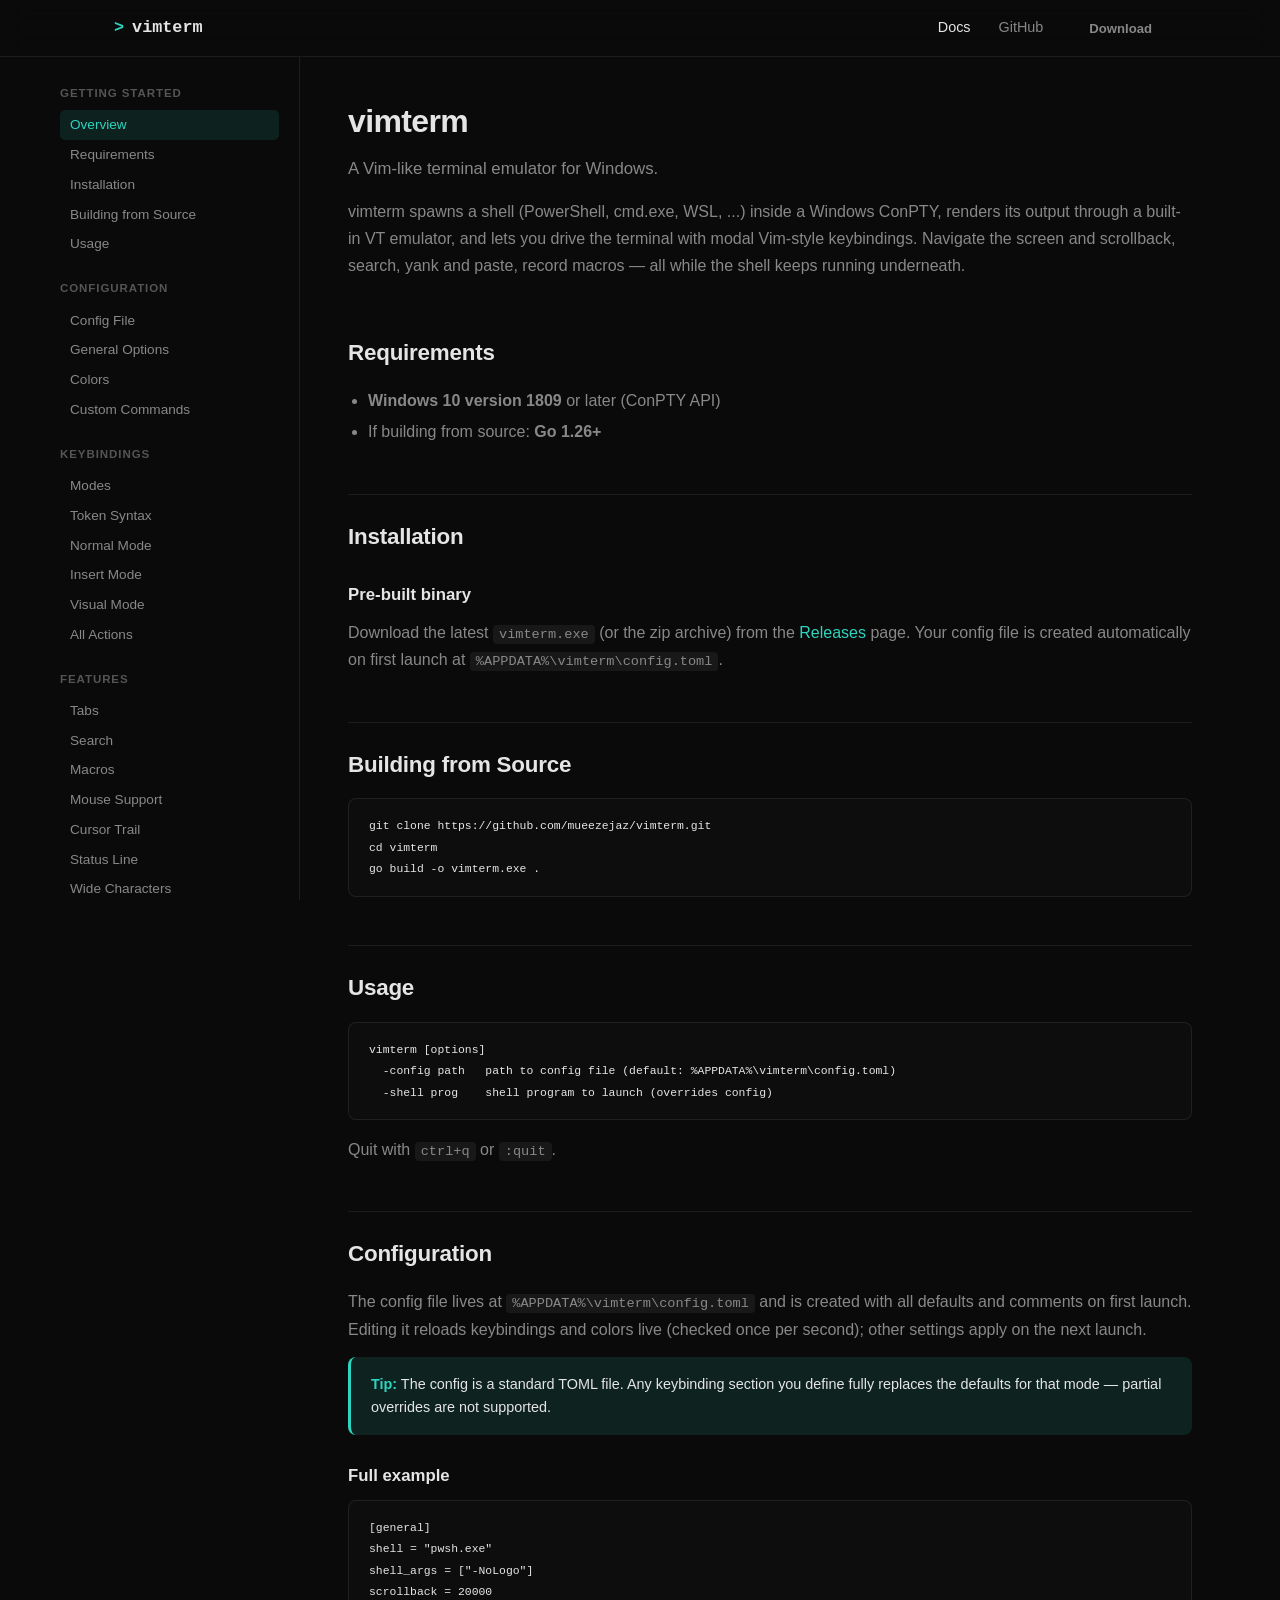
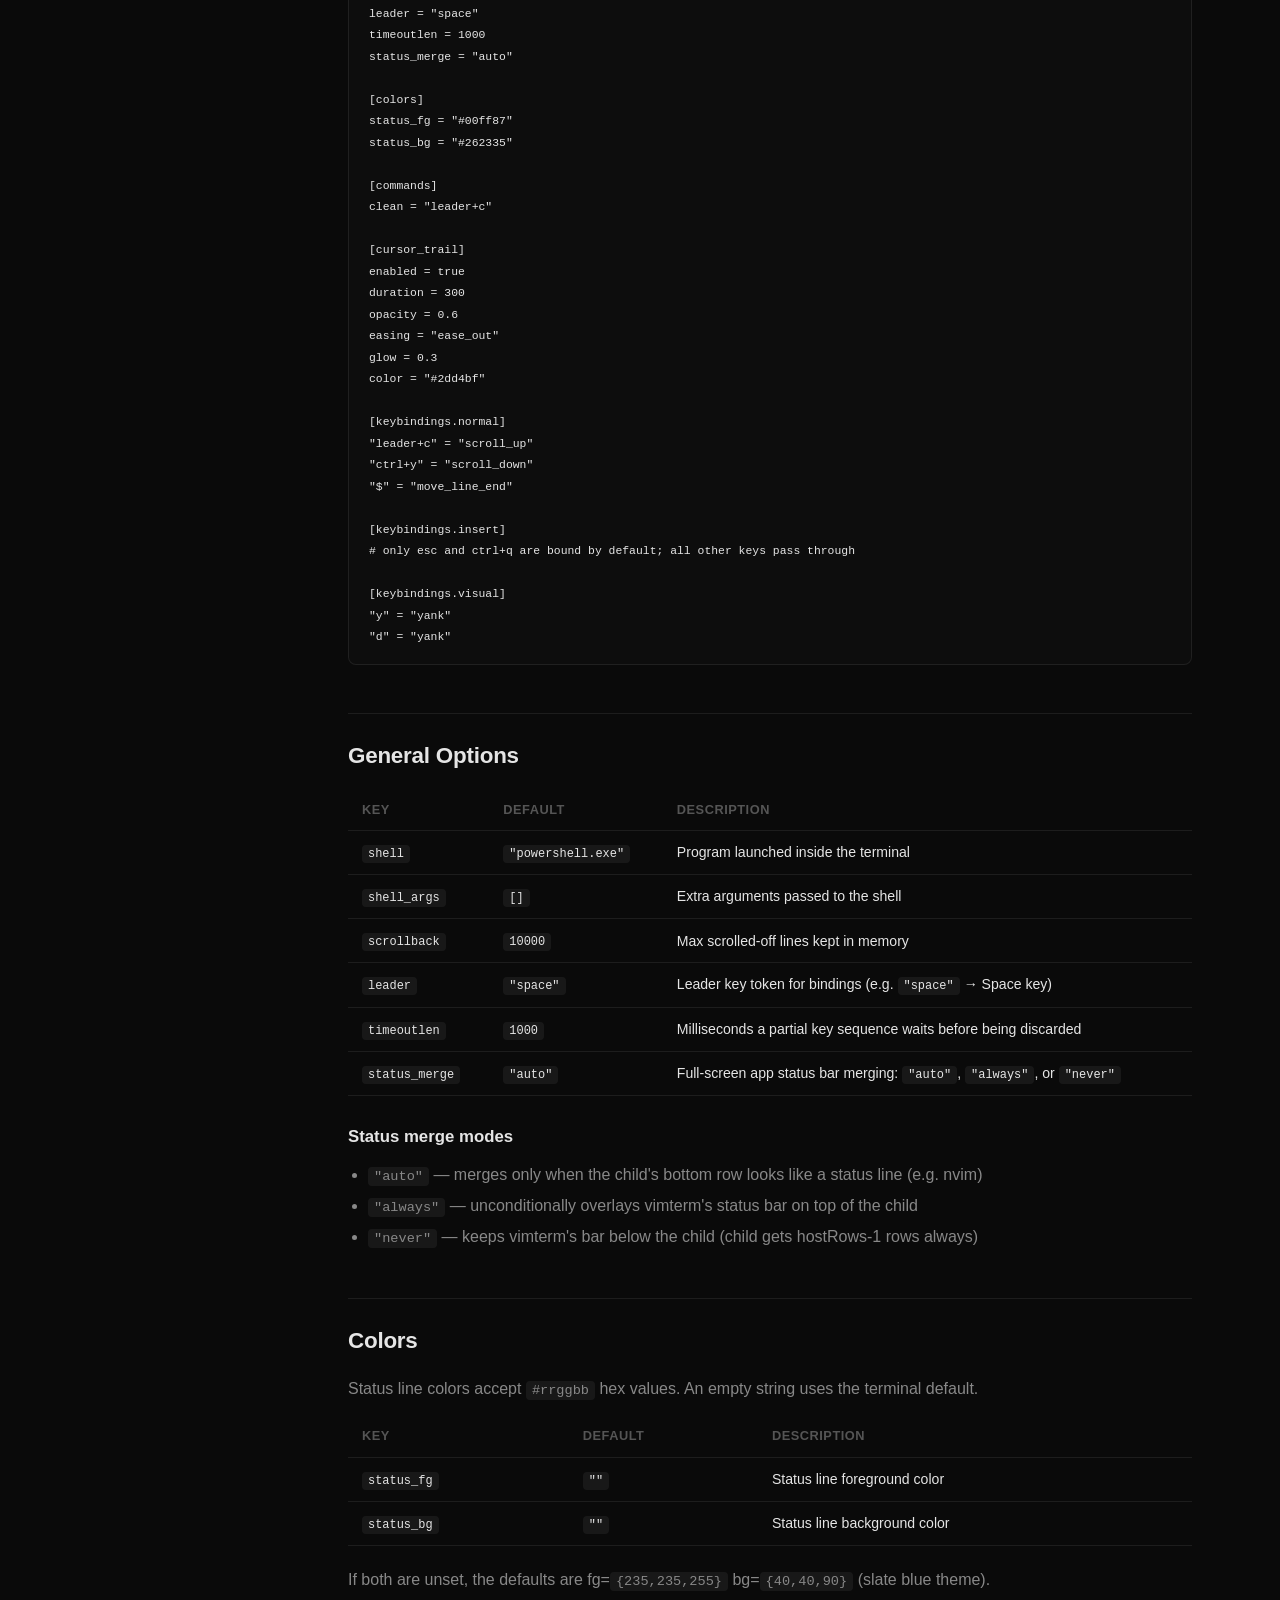
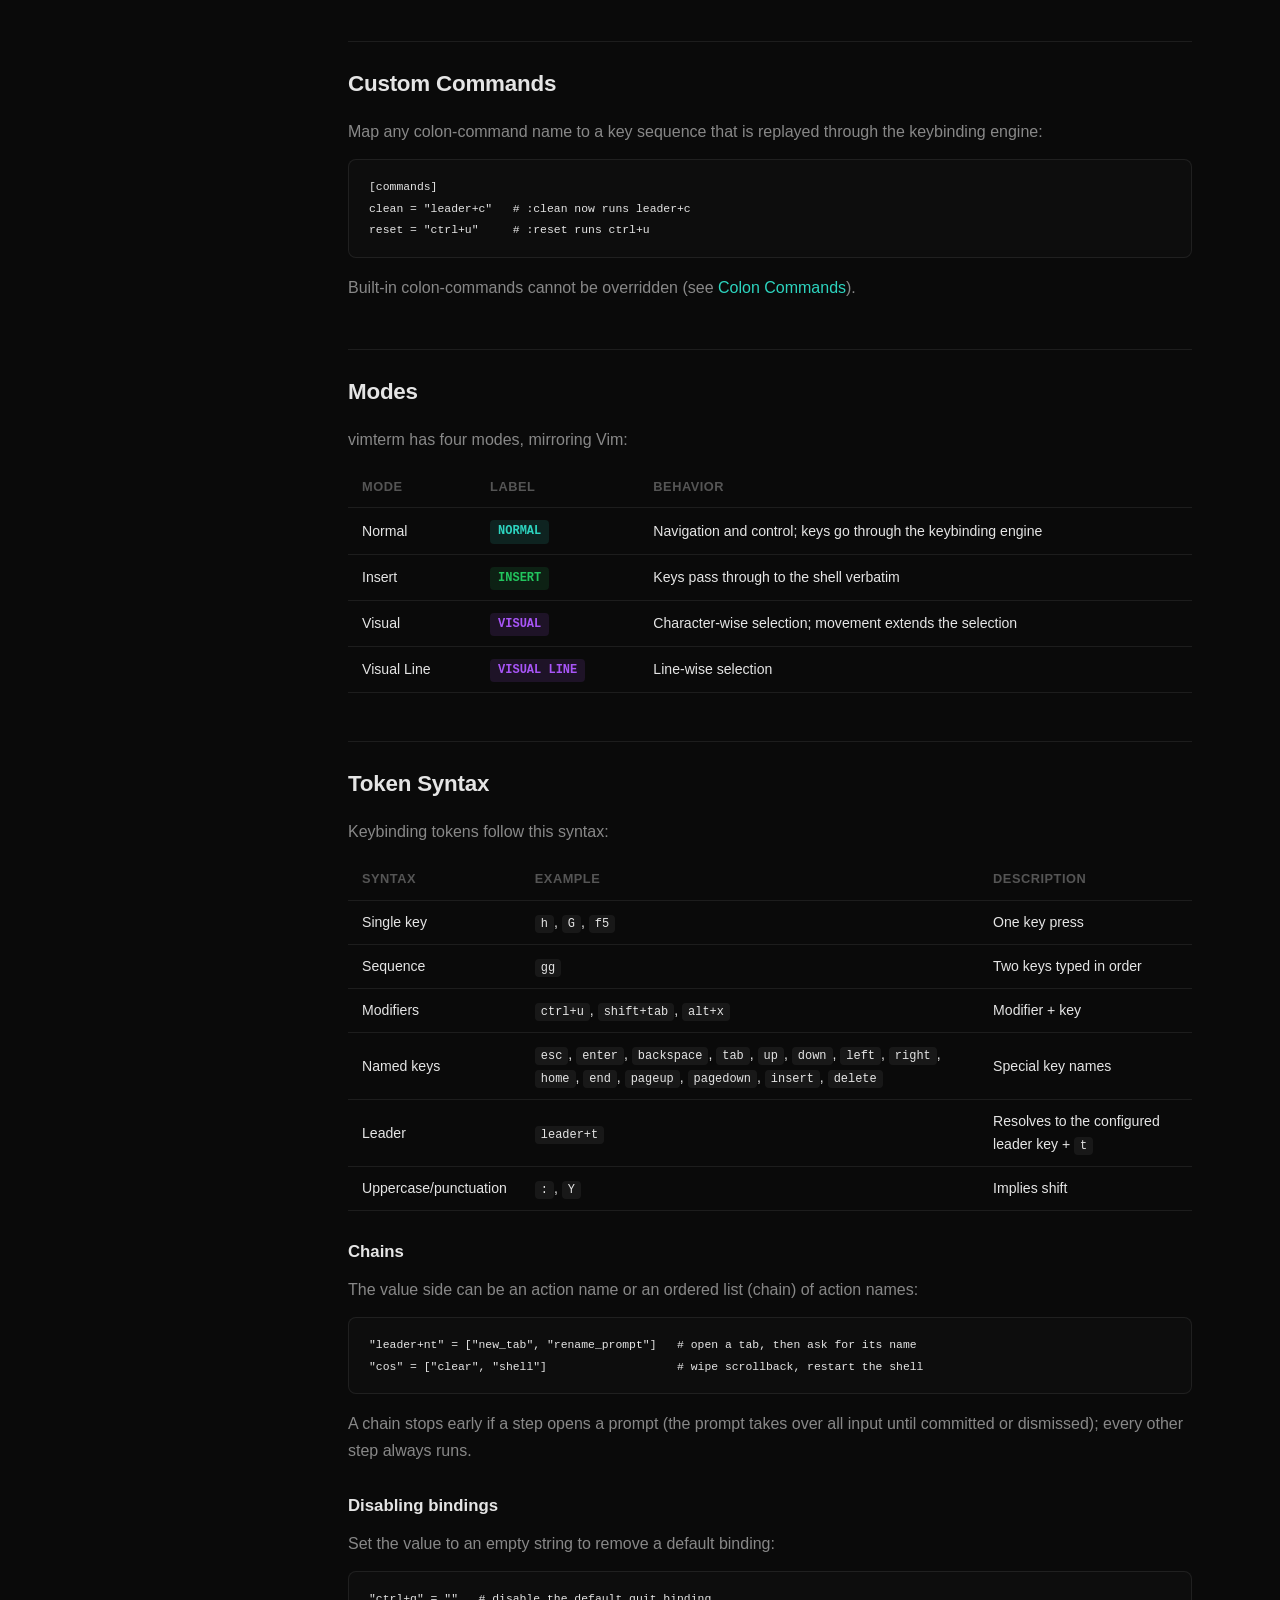
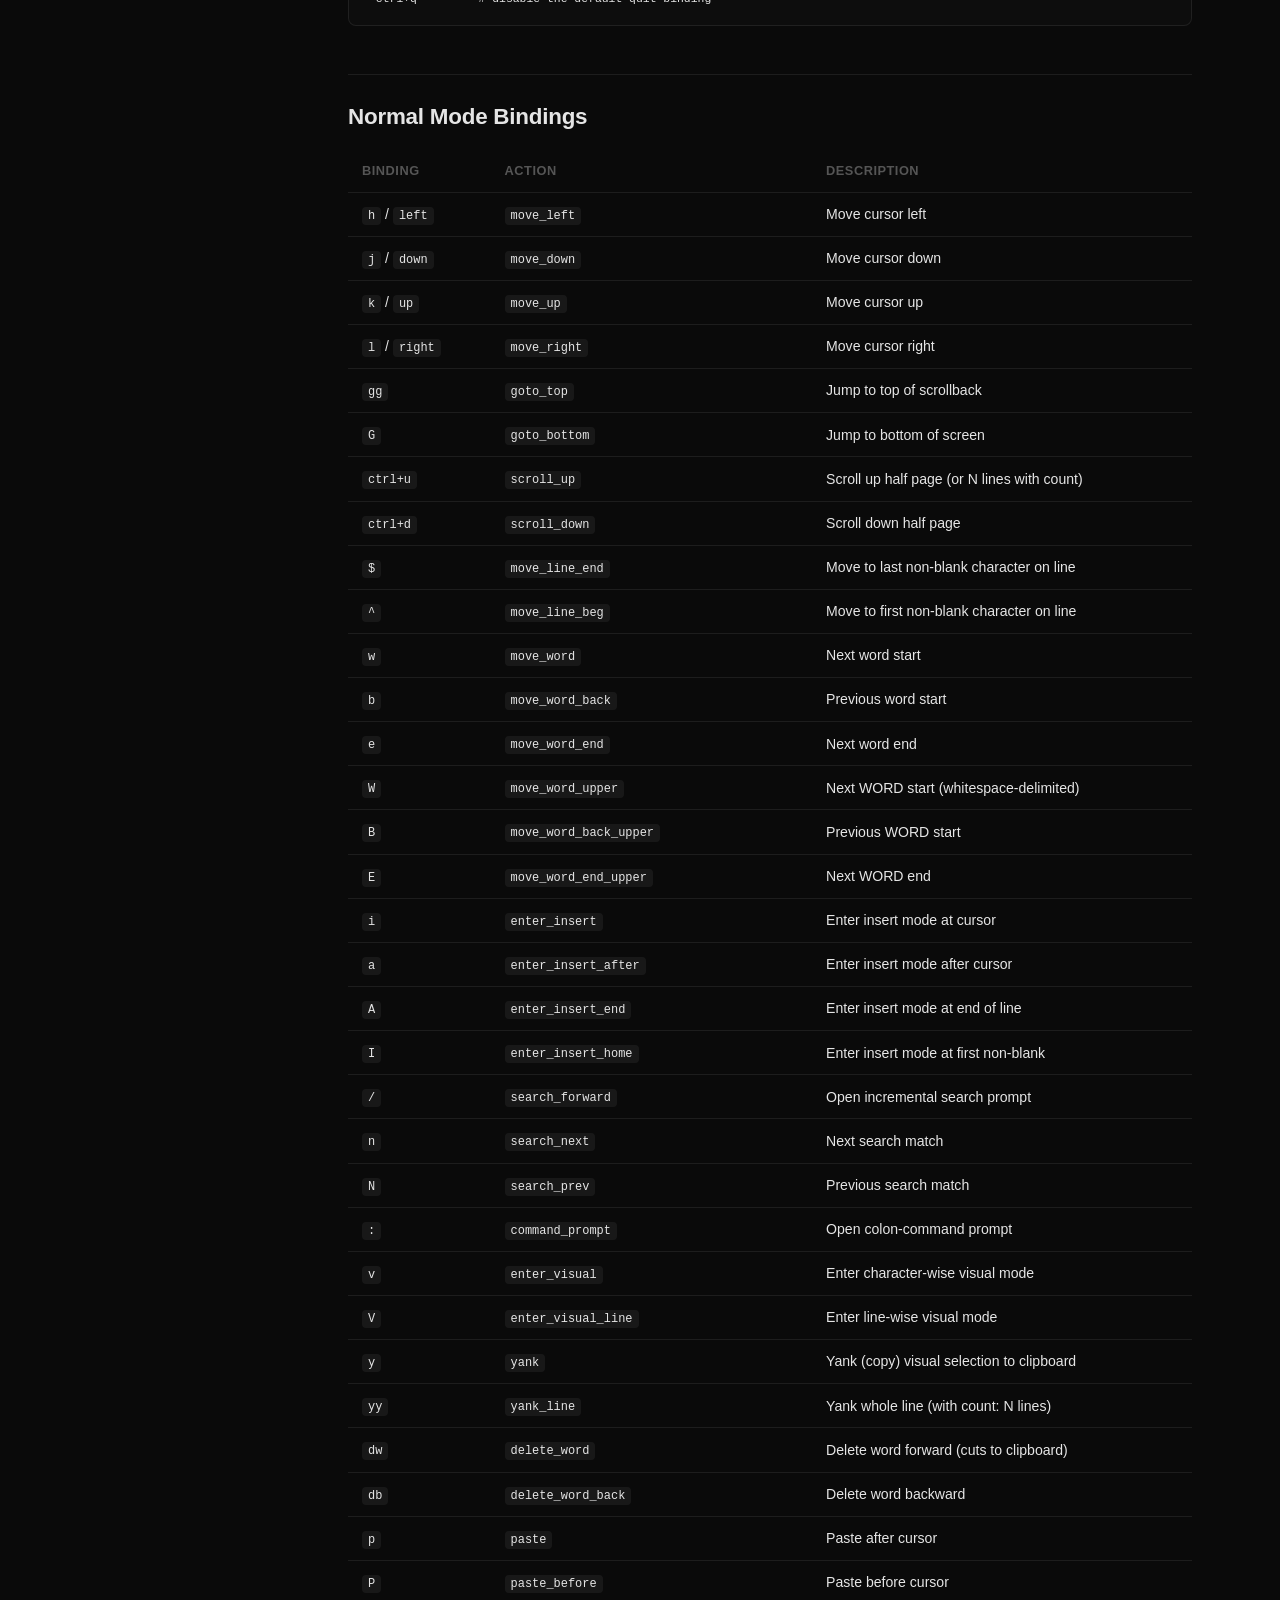
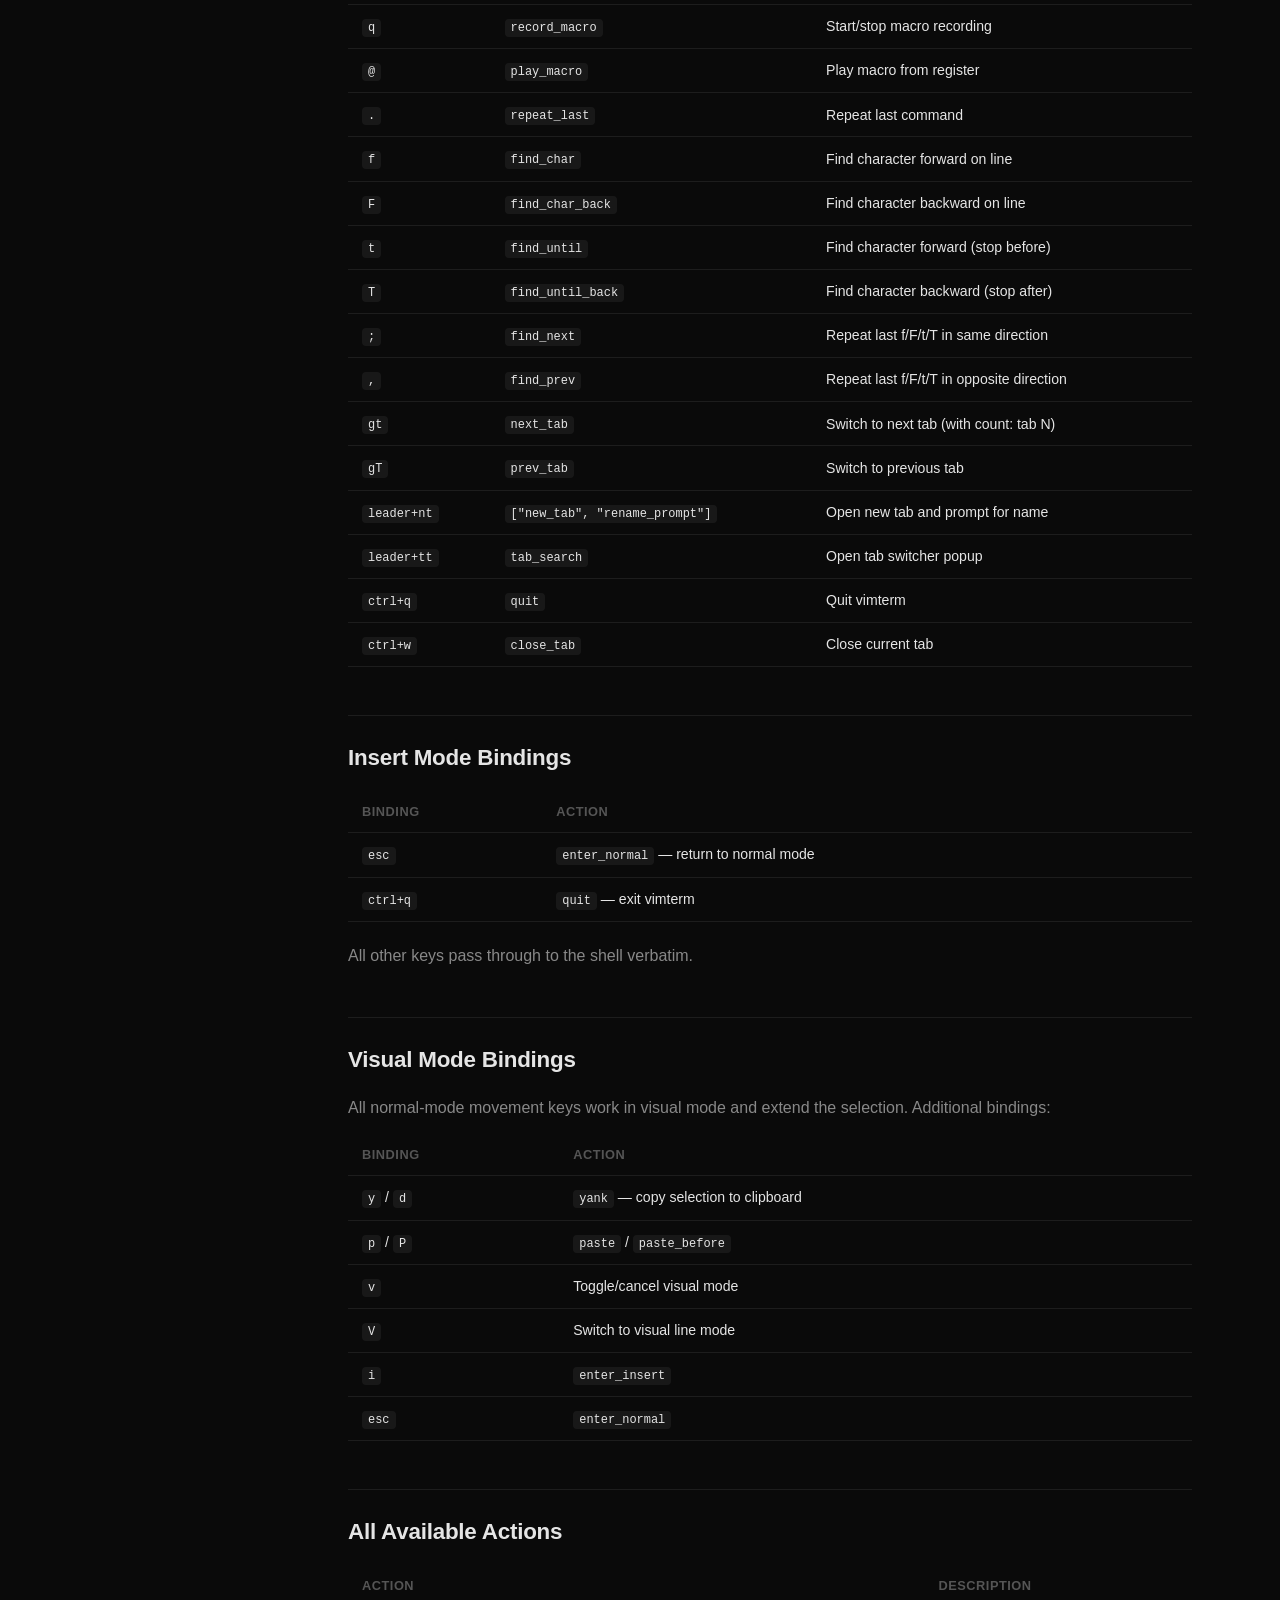
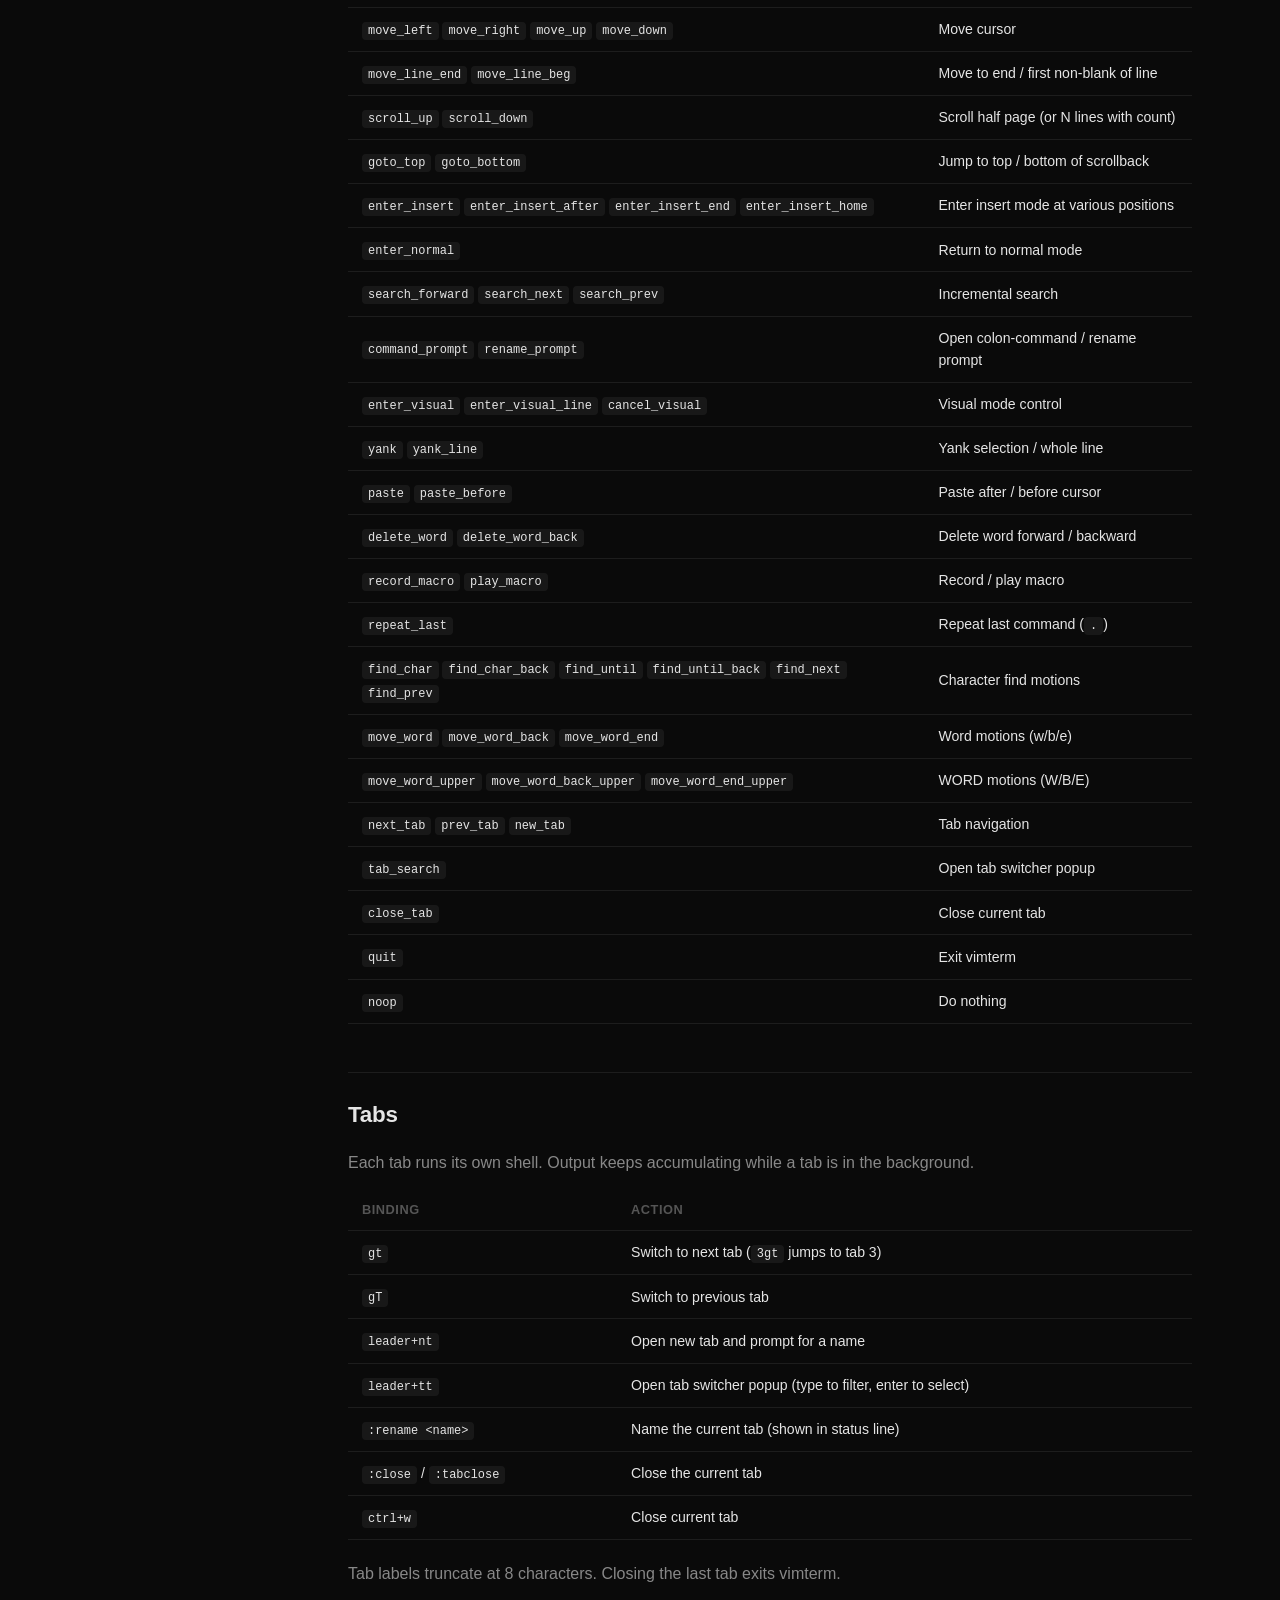
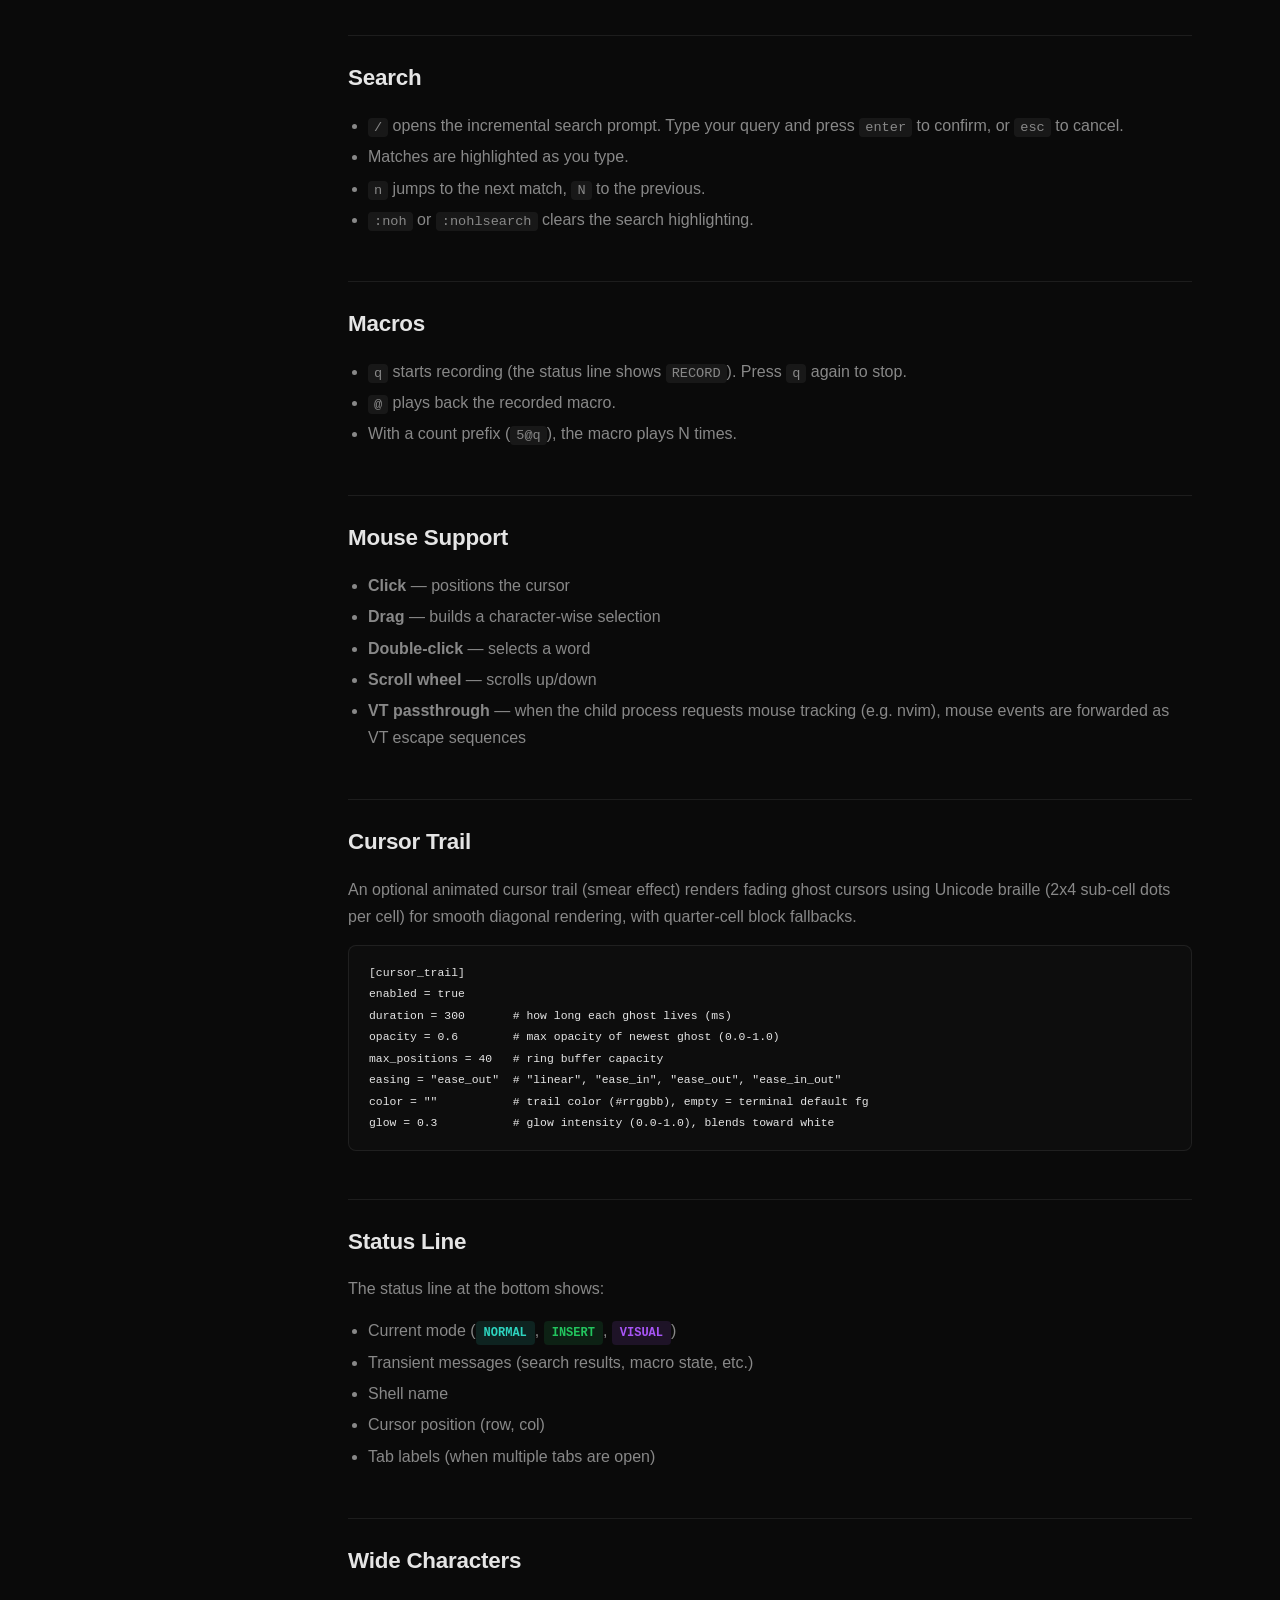
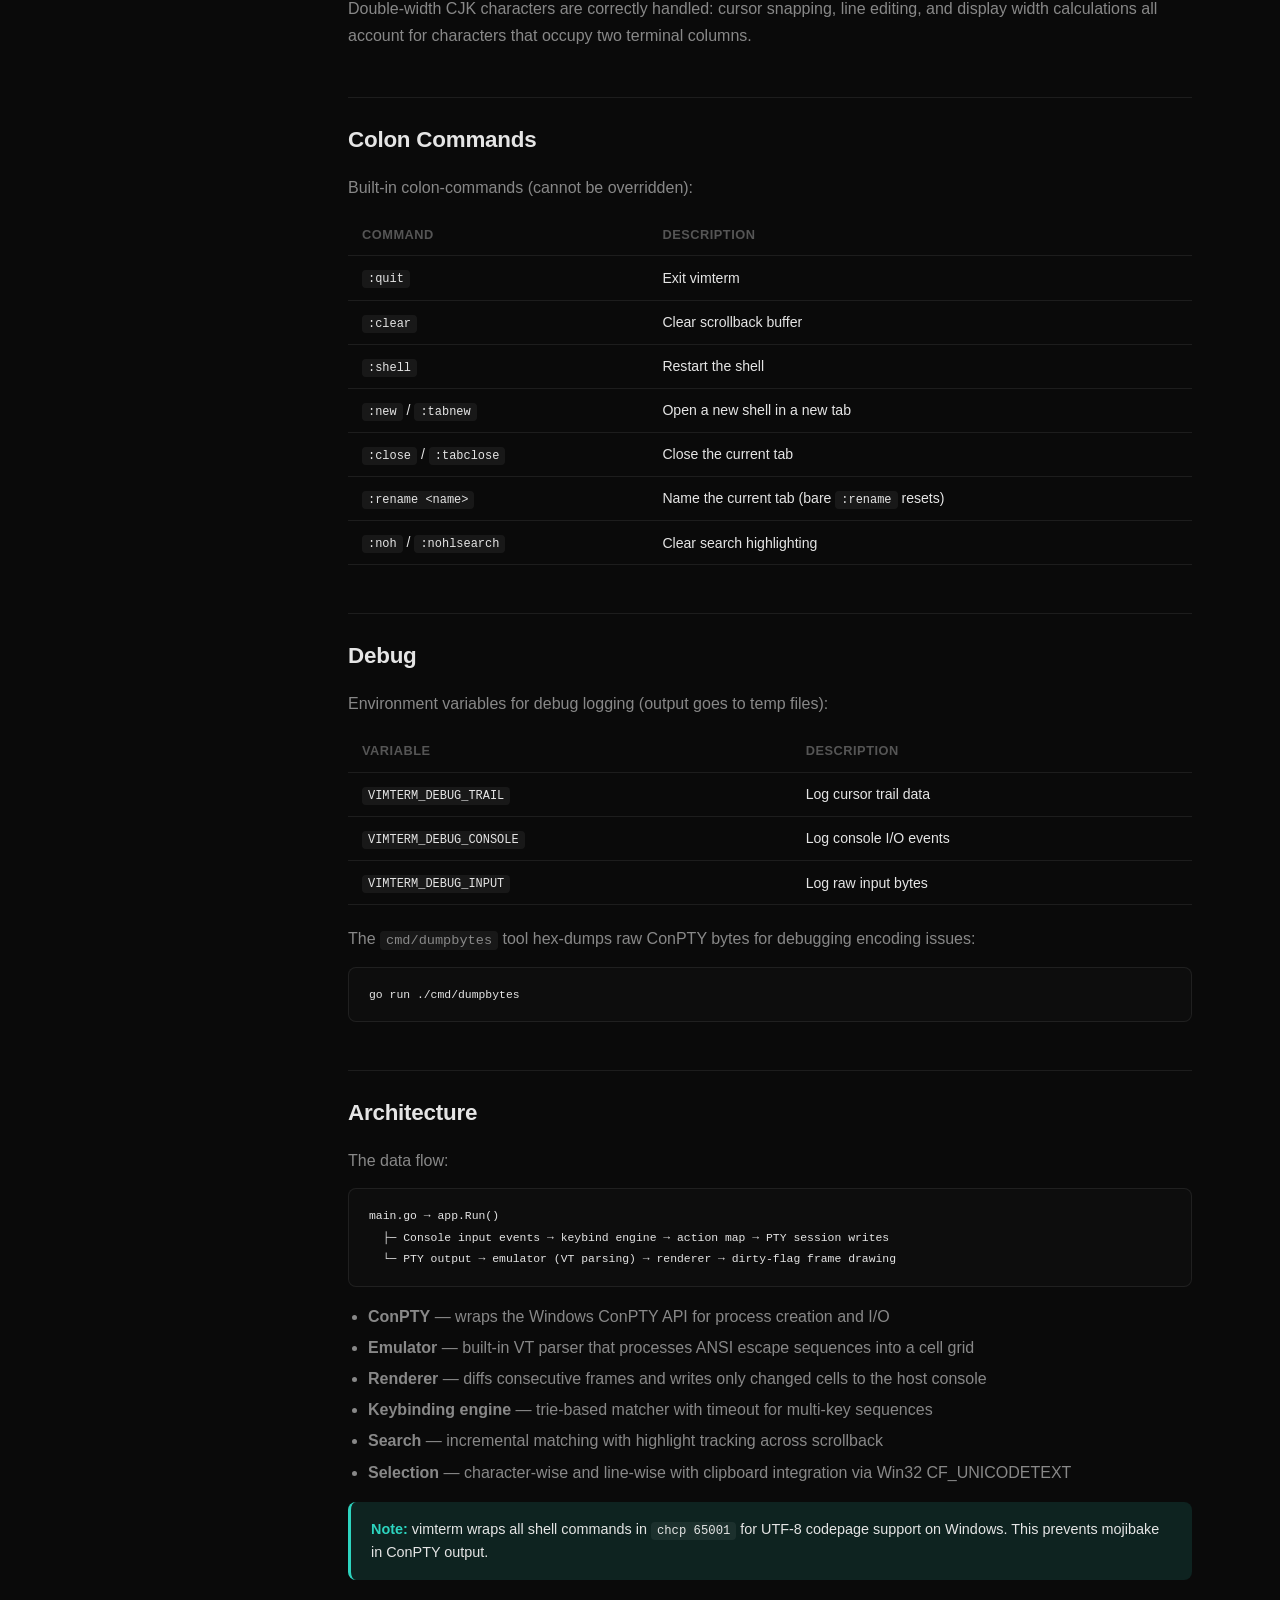
==== docs/docs.html @ e34e6205 "docs: add landing page, documentation site, and GitHub Pages workflow" ====
<!DOCTYPE html>
<html lang="en">
<head>
  <meta charset="UTF-8">
  <meta name="viewport" content="width=device-width, initial-scale=1.0">
  <title>Documentation — vimterm</title>
  <meta name="description" content="Complete documentation for vimterm: a Vim-like terminal emulator for Windows.">
  <link rel="stylesheet" href="style.css">
  <link rel="icon" href="data:image/svg+xml,<svg xmlns='http://www.w3.org/2000/svg' viewBox='0 0 100 100'><text y='.9em' font-size='90'>></text></svg>">
  <style>
    .docs-layout {
      display: flex;
      max-width: 1200px;
      margin: 0 auto;
      padding-top: 56px;
    }
    .docs-sidebar {
      position: sticky;
      top: 56px;
      height: calc(100vh - 56px);
      width: 260px;
      min-width: 260px;
      padding: 28px 20px;
      border-right: 1px solid var(--border);
      overflow-y: auto;
      font-size: 0.85rem;
    }
    .docs-sidebar h4 {
      font-size: 0.72rem;
      text-transform: uppercase;
      letter-spacing: 0.08em;
      color: var(--text-muted);
      margin: 20px 0 8px;
      font-weight: 700;
    }
    .docs-sidebar h4:first-child { margin-top: 0; }
    .docs-sidebar a {
      display: block;
      padding: 4px 10px;
      border-radius: 5px;
      color: var(--text-dim);
      transition: all 0.15s;
    }
    .docs-sidebar a:hover,
    .docs-sidebar a.active {
      color: var(--text);
      background: rgba(255,255,255,0.04);
    }
    .docs-sidebar a.active {
      color: var(--accent);
      background: var(--accent-dim);
    }
    .docs-main {
      flex: 1;
      min-width: 0;
      padding: 40px 48px 80px;
    }
    .docs-main h1 {
      font-size: 2rem;
      font-weight: 800;
      margin-bottom: 8px;
      letter-spacing: -0.02em;
    }
    .docs-main h2 {
      font-size: 1.4rem;
      font-weight: 700;
      margin: 48px 0 16px;
      padding-top: 24px;
      border-top: 1px solid var(--border);
      letter-spacing: -0.01em;
    }
    .docs-main h2:first-of-type { border-top: none; margin-top: 32px; }
    .docs-main h3 {
      font-size: 1.05rem;
      font-weight: 700;
      margin: 28px 0 10px;
    }
    .docs-main p {
      margin-bottom: 14px;
      color: var(--text-dim);
      line-height: 1.7;
    }
    .docs-main ul, .docs-main ol {
      margin: 0 0 16px 20px;
      color: var(--text-dim);
      line-height: 1.7;
    }
    .docs-main li { margin-bottom: 4px; }
    .docs-main a { color: var(--accent); }
    .docs-main a:hover { text-decoration: underline; }
    .docs-subtitle {
      color: var(--text-muted);
      font-size: 1.05rem;
      margin-bottom: 32px;
    }
    .docs-main code {
      background: rgba(255,255,255,0.06);
      padding: 2px 6px;
      border-radius: 4px;
      font-size: 0.85em;
    }
    .docs-main pre {
      background: #0d0d0d;
      border: 1px solid var(--border);
      border-radius: 8px;
      padding: 16px 20px;
      overflow-x: auto;
      margin: 0 0 16px;
      font-size: 0.84rem;
      line-height: 1.6;
    }
    .docs-main pre code {
      background: none;
      padding: 0;
      border-radius: 0;
    }
    table {
      width: 100%;
      border-collapse: collapse;
      margin: 0 0 20px;
      font-size: 0.88rem;
    }
    th, td {
      text-align: left;
      padding: 10px 14px;
      border-bottom: 1px solid var(--border);
    }
    th {
      color: var(--text-muted);
      font-weight: 600;
      font-size: 0.8rem;
      text-transform: uppercase;
      letter-spacing: 0.04em;
    }
    td code {
      font-size: 0.82rem;
    }
    .badge {
      display: inline-block;
      padding: 2px 8px;
      border-radius: 4px;
      font-size: 0.75rem;
      font-weight: 600;
      font-family: var(--font-mono);
    }
    .badge-normal { background: var(--accent-dim); color: var(--accent); }
    .badge-insert { background: rgba(34,197,94,0.12); color: #22c55e; }
    .badge-visual { background: rgba(168,85,247,0.12); color: #a855f7; }
    .badge-all { background: rgba(255,255,255,0.06); color: var(--text-dim); }
    .callout {
      padding: 16px 20px;
      border-radius: 8px;
      border-left: 3px solid var(--accent);
      background: var(--accent-dim);
      margin: 0 0 16px;
      font-size: 0.9rem;
      color: var(--text);
    }
    .callout strong { color: var(--accent); }
    @media (max-width: 860px) {
      .docs-layout { flex-direction: column; }
      .docs-sidebar {
        position: static;
        width: 100%;
        min-width: 0;
        height: auto;
        border-right: none;
        border-bottom: 1px solid var(--border);
        padding: 16px 20px;
        display: flex;
        flex-wrap: wrap;
        gap: 4px;
      }
      .docs-sidebar h4 {
        width: 100%;
        margin: 12px 0 4px;
      }
      .docs-sidebar a { padding: 3px 8px; font-size: 0.8rem; }
      .docs-main { padding: 28px 20px 60px; }
    }
  </style>
</head>
<body>
  <nav class="nav">
    <div class="nav-inner">
      <a href="/" class="nav-logo"><span class="logo-icon">&gt;</span> vimterm</a>
      <div class="nav-links">
        <a href="docs.html" style="color:var(--text)">Docs</a>
        <a href="https://github.com/mueezejaz/vimterm" target="_blank">GitHub</a>
        <a href="https://github.com/mueezejaz/vimterm/releases" target="_blank" class="btn btn-sm">Download</a>
      </div>
    </div>
  </nav>

  <div class="docs-layout">
    <aside class="docs-sidebar" id="sidebar">
      <h4>Getting Started</h4>
      <a href="#overview">Overview</a>
      <a href="#requirements">Requirements</a>
      <a href="#installation">Installation</a>
      <a href="#building">Building from Source</a>
      <a href="#usage">Usage</a>
      <h4>Configuration</h4>
      <a href="#config-file">Config File</a>
      <a href="#general">General Options</a>
      <a href="#colors">Colors</a>
      <a href="#custom-commands">Custom Commands</a>
      <h4>Keybindings</h4>
      <a href="#modes">Modes</a>
      <a href="#token-syntax">Token Syntax</a>
      <a href="#normal-mode">Normal Mode</a>
      <a href="#insert-mode">Insert Mode</a>
      <a href="#visual-mode">Visual Mode</a>
      <a href="#actions">All Actions</a>
      <h4>Features</h4>
      <a href="#tabs">Tabs</a>
      <a href="#search">Search</a>
      <a href="#macros">Macros</a>
      <a href="#mouse">Mouse Support</a>
      <a href="#cursor-trail">Cursor Trail</a>
      <a href="#status-line">Status Line</a>
      <a href="#wide-chars">Wide Characters</a>
      <h4>Reference</a>
      <a href="#colon-commands">Colon Commands</a>
      <a href="#debug">Debug</a>
      <a href="#architecture">Architecture</a>
    </aside>

    <main class="docs-main">
      <h1 id="overview">vimterm</h1>
      <p class="docs-subtitle">A Vim-like terminal emulator for Windows.</p>

      <p>vimterm spawns a shell (PowerShell, cmd.exe, WSL, ...) inside a Windows ConPTY, renders its output through a built-in VT emulator, and lets you drive the terminal with modal Vim-style keybindings. Navigate the screen and scrollback, search, yank and paste, record macros — all while the shell keeps running underneath.</p>

      <h2 id="requirements">Requirements</h2>
      <ul>
        <li><strong>Windows 10 version 1809</strong> or later (ConPTY API)</li>
        <li>If building from source: <strong>Go 1.26+</strong></li>
      </ul>

      <h2 id="installation">Installation</h2>
      <h3>Pre-built binary</h3>
      <p>Download the latest <code>vimterm.exe</code> (or the zip archive) from the <a href="https://github.com/mueezejaz/vimterm/releases">Releases</a> page. Your config file is created automatically on first launch at <code>%APPDATA%\vimterm\config.toml</code>.</p>

      <h2 id="building">Building from Source</h2>
      <pre><code>git clone https://github.com/mueezejaz/vimterm.git
cd vimterm
go build -o vimterm.exe .</code></pre>

      <h2 id="usage">Usage</h2>
      <pre><code>vimterm [options]
  -config path   path to config file (default: %APPDATA%\vimterm\config.toml)
  -shell prog    shell program to launch (overrides config)</code></pre>
      <p>Quit with <code>ctrl+q</code> or <code>:quit</code>.</p>

      <h2 id="config-file">Configuration</h2>
      <p>The config file lives at <code>%APPDATA%\vimterm\config.toml</code> and is created with all defaults and comments on first launch. Editing it reloads keybindings and colors live (checked once per second); other settings apply on the next launch.</p>

      <div class="callout">
        <strong>Tip:</strong> The config is a standard TOML file. Any keybinding section you define fully replaces the defaults for that mode — partial overrides are not supported.
      </div>

      <h3>Full example</h3>
      <pre><code>[general]
shell = "pwsh.exe"
shell_args = ["-NoLogo"]
scrollback = 20000
leader = "space"
timeoutlen = 1000
status_merge = "auto"

[colors]
status_fg = "#00ff87"
status_bg = "#262335"

[commands]
clean = "leader+c"

[cursor_trail]
enabled = true
duration = 300
opacity = 0.6
easing = "ease_out"
glow = 0.3
color = "#2dd4bf"

[keybindings.normal]
"leader+c" = "scroll_up"
"ctrl+y" = "scroll_down"
"$" = "move_line_end"

[keybindings.insert]
# only esc and ctrl+q are bound by default; all other keys pass through

[keybindings.visual]
"y" = "yank"
"d" = "yank"</code></pre>

      <h2 id="general">General Options</h2>
      <table>
        <thead><tr><th>Key</th><th>Default</th><th>Description</th></tr></thead>
        <tbody>
          <tr><td><code>shell</code></td><td><code>"powershell.exe"</code></td><td>Program launched inside the terminal</td></tr>
          <tr><td><code>shell_args</code></td><td><code>[]</code></td><td>Extra arguments passed to the shell</td></tr>
          <tr><td><code>scrollback</code></td><td><code>10000</code></td><td>Max scrolled-off lines kept in memory</td></tr>
          <tr><td><code>leader</code></td><td><code>"space"</code></td><td>Leader key token for bindings (e.g. <code>"space"</code> → Space key)</td></tr>
          <tr><td><code>timeoutlen</code></td><td><code>1000</code></td><td>Milliseconds a partial key sequence waits before being discarded</td></tr>
          <tr><td><code>status_merge</code></td><td><code>"auto"</code></td><td>Full-screen app status bar merging: <code>"auto"</code>, <code>"always"</code>, or <code>"never"</code></td></tr>
        </tbody>
      </table>

      <h3>Status merge modes</h3>
      <ul>
        <li><code>"auto"</code> — merges only when the child's bottom row looks like a status line (e.g. nvim)</li>
        <li><code>"always"</code> — unconditionally overlays vimterm's status bar on top of the child</li>
        <li><code>"never"</code> — keeps vimterm's bar below the child (child gets hostRows-1 rows always)</li>
      </ul>

      <h2 id="colors">Colors</h2>
      <p>Status line colors accept <code>#rrggbb</code> hex values. An empty string uses the terminal default.</p>
      <table>
        <thead><tr><th>Key</th><th>Default</th><th>Description</th></tr></thead>
        <tbody>
          <tr><td><code>status_fg</code></td><td><code>""</code></td><td>Status line foreground color</td></tr>
          <tr><td><code>status_bg</code></td><td><code>""</code></td><td>Status line background color</td></tr>
        </tbody>
      </table>
      <p>If both are unset, the defaults are fg=<code>{235,235,255}</code> bg=<code>{40,40,90}</code> (slate blue theme).</p>

      <h2 id="custom-commands">Custom Commands</h2>
      <p>Map any colon-command name to a key sequence that is replayed through the keybinding engine:</p>
      <pre><code>[commands]
clean = "leader+c"   # :clean now runs leader+c
reset = "ctrl+u"     # :reset runs ctrl+u</code></pre>
      <p>Built-in colon-commands cannot be overridden (see <a href="#colon-commands">Colon Commands</a>).</p>

      <h2 id="modes">Modes</h2>
      <p>vimterm has four modes, mirroring Vim:</p>
      <table>
        <thead><tr><th>Mode</th><th>Label</th><th>Behavior</th></tr></thead>
        <tbody>
          <tr><td>Normal</td><td><span class="badge badge-normal">NORMAL</span></td><td>Navigation and control; keys go through the keybinding engine</td></tr>
          <tr><td>Insert</td><td><span class="badge badge-insert">INSERT</span></td><td>Keys pass through to the shell verbatim</td></tr>
          <tr><td>Visual</td><td><span class="badge badge-visual">VISUAL</span></td><td>Character-wise selection; movement extends the selection</td></tr>
          <tr><td>Visual Line</td><td><span class="badge badge-visual">VISUAL LINE</span></td><td>Line-wise selection</td></tr>
        </tbody>
      </table>

      <h2 id="token-syntax">Token Syntax</h2>
      <p>Keybinding tokens follow this syntax:</p>
      <table>
        <thead><tr><th>Syntax</th><th>Example</th><th>Description</th></tr></thead>
        <tbody>
          <tr><td>Single key</td><td><code>h</code>, <code>G</code>, <code>f5</code></td><td>One key press</td></tr>
          <tr><td>Sequence</td><td><code>gg</code></td><td>Two keys typed in order</td></tr>
          <tr><td>Modifiers</td><td><code>ctrl+u</code>, <code>shift+tab</code>, <code>alt+x</code></td><td>Modifier + key</td></tr>
          <tr><td>Named keys</td><td><code>esc</code>, <code>enter</code>, <code>backspace</code>, <code>tab</code>, <code>up</code>, <code>down</code>, <code>left</code>, <code>right</code>, <code>home</code>, <code>end</code>, <code>pageup</code>, <code>pagedown</code>, <code>insert</code>, <code>delete</code></td><td>Special key names</td></tr>
          <tr><td>Leader</td><td><code>leader+t</code></td><td>Resolves to the configured leader key + <code>t</code></td></tr>
          <tr><td>Uppercase/punctuation</td><td><code>:</code>, <code>Y</code></td><td>Implies shift</td></tr>
        </tbody>
      </table>

      <h3>Chains</h3>
      <p>The value side can be an action name or an ordered list (chain) of action names:</p>
      <pre><code>"leader+nt" = ["new_tab", "rename_prompt"]   # open a tab, then ask for its name
"cos" = ["clear", "shell"]                   # wipe scrollback, restart the shell</code></pre>
      <p>A chain stops early if a step opens a prompt (the prompt takes over all input until committed or dismissed); every other step always runs.</p>

      <h3>Disabling bindings</h3>
      <p>Set the value to an empty string to remove a default binding:</p>
      <pre><code>"ctrl+q" = ""   # disable the default quit binding</code></pre>

      <h2 id="normal-mode">Normal Mode Bindings</h2>
      <table>
        <thead><tr><th>Binding</th><th>Action</th><th>Description</th></tr></thead>
        <tbody>
          <tr><td><code>h</code> / <code>left</code></td><td><code>move_left</code></td><td>Move cursor left</td></tr>
          <tr><td><code>j</code> / <code>down</code></td><td><code>move_down</code></td><td>Move cursor down</td></tr>
          <tr><td><code>k</code> / <code>up</code></td><td><code>move_up</code></td><td>Move cursor up</td></tr>
          <tr><td><code>l</code> / <code>right</code></td><td><code>move_right</code></td><td>Move cursor right</td></tr>
          <tr><td><code>gg</code></td><td><code>goto_top</code></td><td>Jump to top of scrollback</td></tr>
          <tr><td><code>G</code></td><td><code>goto_bottom</code></td><td>Jump to bottom of screen</td></tr>
          <tr><td><code>ctrl+u</code></td><td><code>scroll_up</code></td><td>Scroll up half page (or N lines with count)</td></tr>
          <tr><td><code>ctrl+d</code></td><td><code>scroll_down</code></td><td>Scroll down half page</td></tr>
          <tr><td><code>$</code></td><td><code>move_line_end</code></td><td>Move to last non-blank character on line</td></tr>
          <tr><td><code>^</code></td><td><code>move_line_beg</code></td><td>Move to first non-blank character on line</td></tr>
          <tr><td><code>w</code></td><td><code>move_word</code></td><td>Next word start</td></tr>
          <tr><td><code>b</code></td><td><code>move_word_back</code></td><td>Previous word start</td></tr>
          <tr><td><code>e</code></td><td><code>move_word_end</code></td><td>Next word end</td></tr>
          <tr><td><code>W</code></td><td><code>move_word_upper</code></td><td>Next WORD start (whitespace-delimited)</td></tr>
          <tr><td><code>B</code></td><td><code>move_word_back_upper</code></td><td>Previous WORD start</td></tr>
          <tr><td><code>E</code></td><td><code>move_word_end_upper</code></td><td>Next WORD end</td></tr>
          <tr><td><code>i</code></td><td><code>enter_insert</code></td><td>Enter insert mode at cursor</td></tr>
          <tr><td><code>a</code></td><td><code>enter_insert_after</code></td><td>Enter insert mode after cursor</td></tr>
          <tr><td><code>A</code></td><td><code>enter_insert_end</code></td><td>Enter insert mode at end of line</td></tr>
          <tr><td><code>I</code></td><td><code>enter_insert_home</code></td><td>Enter insert mode at first non-blank</td></tr>
          <tr><td><code>/</code></td><td><code>search_forward</code></td><td>Open incremental search prompt</td></tr>
          <tr><td><code>n</code></td><td><code>search_next</code></td><td>Next search match</td></tr>
          <tr><td><code>N</code></td><td><code>search_prev</code></td><td>Previous search match</td></tr>
          <tr><td><code>:</code></td><td><code>command_prompt</code></td><td>Open colon-command prompt</td></tr>
          <tr><td><code>v</code></td><td><code>enter_visual</code></td><td>Enter character-wise visual mode</td></tr>
          <tr><td><code>V</code></td><td><code>enter_visual_line</code></td><td>Enter line-wise visual mode</td></tr>
          <tr><td><code>y</code></td><td><code>yank</code></td><td>Yank (copy) visual selection to clipboard</td></tr>
          <tr><td><code>yy</code></td><td><code>yank_line</code></td><td>Yank whole line (with count: N lines)</td></tr>
          <tr><td><code>dw</code></td><td><code>delete_word</code></td><td>Delete word forward (cuts to clipboard)</td></tr>
          <tr><td><code>db</code></td><td><code>delete_word_back</code></td><td>Delete word backward</td></tr>
          <tr><td><code>p</code></td><td><code>paste</code></td><td>Paste after cursor</td></tr>
          <tr><td><code>P</code></td><td><code>paste_before</code></td><td>Paste before cursor</td></tr>
          <tr><td><code>q</code></td><td><code>record_macro</code></td><td>Start/stop macro recording</td></tr>
          <tr><td><code>@</code></td><td><code>play_macro</code></td><td>Play macro from register</td></tr>
          <tr><td><code>.</code></td><td><code>repeat_last</code></td><td>Repeat last command</td></tr>
          <tr><td><code>f</code></td><td><code>find_char</code></td><td>Find character forward on line</td></tr>
          <tr><td><code>F</code></td><td><code>find_char_back</code></td><td>Find character backward on line</td></tr>
          <tr><td><code>t</code></td><td><code>find_until</code></td><td>Find character forward (stop before)</td></tr>
          <tr><td><code>T</code></td><td><code>find_until_back</code></td><td>Find character backward (stop after)</td></tr>
          <tr><td><code>;</code></td><td><code>find_next</code></td><td>Repeat last f/F/t/T in same direction</td></tr>
          <tr><td><code>,</code></td><td><code>find_prev</code></td><td>Repeat last f/F/t/T in opposite direction</td></tr>
          <tr><td><code>gt</code></td><td><code>next_tab</code></td><td>Switch to next tab (with count: tab N)</td></tr>
          <tr><td><code>gT</code></td><td><code>prev_tab</code></td><td>Switch to previous tab</td></tr>
          <tr><td><code>leader+nt</code></td><td><code>["new_tab", "rename_prompt"]</code></td><td>Open new tab and prompt for name</td></tr>
          <tr><td><code>leader+tt</code></td><td><code>tab_search</code></td><td>Open tab switcher popup</td></tr>
          <tr><td><code>ctrl+q</code></td><td><code>quit</code></td><td>Quit vimterm</td></tr>
          <tr><td><code>ctrl+w</code></td><td><code>close_tab</code></td><td>Close current tab</td></tr>
        </tbody>
      </table>

      <h2 id="insert-mode">Insert Mode Bindings</h2>
      <table>
        <thead><tr><th>Binding</th><th>Action</th></tr></thead>
        <tbody>
          <tr><td><code>esc</code></td><td><code>enter_normal</code> — return to normal mode</td></tr>
          <tr><td><code>ctrl+q</code></td><td><code>quit</code> — exit vimterm</td></tr>
        </tbody>
      </table>
      <p>All other keys pass through to the shell verbatim.</p>

      <h2 id="visual-mode">Visual Mode Bindings</h2>
      <p>All normal-mode movement keys work in visual mode and extend the selection. Additional bindings:</p>
      <table>
        <thead><tr><th>Binding</th><th>Action</th></tr></thead>
        <tbody>
          <tr><td><code>y</code> / <code>d</code></td><td><code>yank</code> — copy selection to clipboard</td></tr>
          <tr><td><code>p</code> / <code>P</code></td><td><code>paste</code> / <code>paste_before</code></td></tr>
          <tr><td><code>v</code></td><td>Toggle/cancel visual mode</td></tr>
          <tr><td><code>V</code></td><td>Switch to visual line mode</td></tr>
          <tr><td><code>i</code></td><td><code>enter_insert</code></td></tr>
          <tr><td><code>esc</code></td><td><code>enter_normal</code></td></tr>
        </tbody>
      </table>

      <h2 id="actions">All Available Actions</h2>
      <table>
        <thead><tr><th>Action</th><th>Description</th></tr></thead>
        <tbody>
          <tr><td><code>move_left</code> <code>move_right</code> <code>move_up</code> <code>move_down</code></td><td>Move cursor</td></tr>
          <tr><td><code>move_line_end</code> <code>move_line_beg</code></td><td>Move to end / first non-blank of line</td></tr>
          <tr><td><code>scroll_up</code> <code>scroll_down</code></td><td>Scroll half page (or N lines with count)</td></tr>
          <tr><td><code>goto_top</code> <code>goto_bottom</code></td><td>Jump to top / bottom of scrollback</td></tr>
          <tr><td><code>enter_insert</code> <code>enter_insert_after</code> <code>enter_insert_end</code> <code>enter_insert_home</code></td><td>Enter insert mode at various positions</td></tr>
          <tr><td><code>enter_normal</code></td><td>Return to normal mode</td></tr>
          <tr><td><code>search_forward</code> <code>search_next</code> <code>search_prev</code></td><td>Incremental search</td></tr>
          <tr><td><code>command_prompt</code> <code>rename_prompt</code></td><td>Open colon-command / rename prompt</td></tr>
          <tr><td><code>enter_visual</code> <code>enter_visual_line</code> <code>cancel_visual</code></td><td>Visual mode control</td></tr>
          <tr><td><code>yank</code> <code>yank_line</code></td><td>Yank selection / whole line</td></tr>
          <tr><td><code>paste</code> <code>paste_before</code></td><td>Paste after / before cursor</td></tr>
          <tr><td><code>delete_word</code> <code>delete_word_back</code></td><td>Delete word forward / backward</td></tr>
          <tr><td><code>record_macro</code> <code>play_macro</code></td><td>Record / play macro</td></tr>
          <tr><td><code>repeat_last</code></td><td>Repeat last command (<code>.</code>)</td></tr>
          <tr><td><code>find_char</code> <code>find_char_back</code> <code>find_until</code> <code>find_until_back</code> <code>find_next</code> <code>find_prev</code></td><td>Character find motions</td></tr>
          <tr><td><code>move_word</code> <code>move_word_back</code> <code>move_word_end</code></td><td>Word motions (w/b/e)</td></tr>
          <tr><td><code>move_word_upper</code> <code>move_word_back_upper</code> <code>move_word_end_upper</code></td><td>WORD motions (W/B/E)</td></tr>
          <tr><td><code>next_tab</code> <code>prev_tab</code> <code>new_tab</code></td><td>Tab navigation</td></tr>
          <tr><td><code>tab_search</code></td><td>Open tab switcher popup</td></tr>
          <tr><td><code>close_tab</code></td><td>Close current tab</td></tr>
          <tr><td><code>quit</code></td><td>Exit vimterm</td></tr>
          <tr><td><code>noop</code></td><td>Do nothing</td></tr>
        </tbody>
      </table>

      <h2 id="tabs">Tabs</h2>
      <p>Each tab runs its own shell. Output keeps accumulating while a tab is in the background.</p>
      <table>
        <thead><tr><th>Binding</th><th>Action</th></tr></thead>
        <tbody>
          <tr><td><code>gt</code></td><td>Switch to next tab (<code>3gt</code> jumps to tab 3)</td></tr>
          <tr><td><code>gT</code></td><td>Switch to previous tab</td></tr>
          <tr><td><code>leader+nt</code></td><td>Open new tab and prompt for a name</td></tr>
          <tr><td><code>leader+tt</code></td><td>Open tab switcher popup (type to filter, enter to select)</td></tr>
          <tr><td><code>:rename &lt;name&gt;</code></td><td>Name the current tab (shown in status line)</td></tr>
          <tr><td><code>:close</code> / <code>:tabclose</code></td><td>Close the current tab</td></tr>
          <tr><td><code>ctrl+w</code></td><td>Close current tab</td></tr>
        </tbody>
      </table>
      <p>Tab labels truncate at 8 characters. Closing the last tab exits vimterm.</p>

      <h2 id="search">Search</h2>
      <ul>
        <li><code>/</code> opens the incremental search prompt. Type your query and press <code>enter</code> to confirm, or <code>esc</code> to cancel.</li>
        <li>Matches are highlighted as you type.</li>
        <li><code>n</code> jumps to the next match, <code>N</code> to the previous.</li>
        <li><code>:noh</code> or <code>:nohlsearch</code> clears the search highlighting.</li>
      </ul>

      <h2 id="macros">Macros</h2>
      <ul>
        <li><code>q</code> starts recording (the status line shows <code>RECORD</code>). Press <code>q</code> again to stop.</li>
        <li><code>@</code> plays back the recorded macro.</li>
        <li>With a count prefix (<code>5@q</code>), the macro plays N times.</li>
      </ul>

      <h2 id="mouse">Mouse Support</h2>
      <ul>
        <li><strong>Click</strong> — positions the cursor</li>
        <li><strong>Drag</strong> — builds a character-wise selection</li>
        <li><strong>Double-click</strong> — selects a word</li>
        <li><strong>Scroll wheel</strong> — scrolls up/down</li>
        <li><strong>VT passthrough</strong> — when the child process requests mouse tracking (e.g. nvim), mouse events are forwarded as VT escape sequences</li>
      </ul>

      <h2 id="cursor-trail">Cursor Trail</h2>
      <p>An optional animated cursor trail (smear effect) renders fading ghost cursors using Unicode braille (2x4 sub-cell dots per cell) for smooth diagonal rendering, with quarter-cell block fallbacks.</p>
      <pre><code>[cursor_trail]
enabled = true
duration = 300       # how long each ghost lives (ms)
opacity = 0.6        # max opacity of newest ghost (0.0-1.0)
max_positions = 40   # ring buffer capacity
easing = "ease_out"  # "linear", "ease_in", "ease_out", "ease_in_out"
color = ""           # trail color (#rrggbb), empty = terminal default fg
glow = 0.3           # glow intensity (0.0-1.0), blends toward white</code></pre>

      <h2 id="status-line">Status Line</h2>
      <p>The status line at the bottom shows:</p>
      <ul>
        <li>Current mode (<span class="badge badge-normal">NORMAL</span>, <span class="badge badge-insert">INSERT</span>, <span class="badge badge-visual">VISUAL</span>)</li>
        <li>Transient messages (search results, macro state, etc.)</li>
        <li>Shell name</li>
        <li>Cursor position (row, col)</li>
        <li>Tab labels (when multiple tabs are open)</li>
      </ul>

      <h2 id="wide-chars">Wide Characters</h2>
      <p>Double-width CJK characters are correctly handled: cursor snapping, line editing, and display width calculations all account for characters that occupy two terminal columns.</p>

      <h2 id="colon-commands">Colon Commands</h2>
      <p>Built-in colon-commands (cannot be overridden):</p>
      <table>
        <thead><tr><th>Command</th><th>Description</th></tr></thead>
        <tbody>
          <tr><td><code>:quit</code></td><td>Exit vimterm</td></tr>
          <tr><td><code>:clear</code></td><td>Clear scrollback buffer</td></tr>
          <tr><td><code>:shell</code></td><td>Restart the shell</td></tr>
          <tr><td><code>:new</code> / <code>:tabnew</code></td><td>Open a new shell in a new tab</td></tr>
          <tr><td><code>:close</code> / <code>:tabclose</code></td><td>Close the current tab</td></tr>
          <tr><td><code>:rename &lt;name&gt;</code></td><td>Name the current tab (bare <code>:rename</code> resets)</td></tr>
          <tr><td><code>:noh</code> / <code>:nohlsearch</code></td><td>Clear search highlighting</td></tr>
        </tbody>
      </table>

      <h2 id="debug">Debug</h2>
      <p>Environment variables for debug logging (output goes to temp files):</p>
      <table>
        <thead><tr><th>Variable</th><th>Description</th></tr></thead>
        <tbody>
          <tr><td><code>VIMTERM_DEBUG_TRAIL</code></td><td>Log cursor trail data</td></tr>
          <tr><td><code>VIMTERM_DEBUG_CONSOLE</code></td><td>Log console I/O events</td></tr>
          <tr><td><code>VIMTERM_DEBUG_INPUT</code></td><td>Log raw input bytes</td></tr>
        </tbody>
      </table>
      <p>The <code>cmd/dumpbytes</code> tool hex-dumps raw ConPTY bytes for debugging encoding issues:</p>
      <pre><code>go run ./cmd/dumpbytes</code></pre>

      <h2 id="architecture">Architecture</h2>
      <p>The data flow:</p>
      <pre><code>main.go → app.Run()
  ├─ Console input events → keybind engine → action map → PTY session writes
  └─ PTY output → emulator (VT parsing) → renderer → dirty-flag frame drawing</code></pre>
      <ul>
        <li><strong>ConPTY</strong> — wraps the Windows ConPTY API for process creation and I/O</li>
        <li><strong>Emulator</strong> — built-in VT parser that processes ANSI escape sequences into a cell grid</li>
        <li><strong>Renderer</strong> — diffs consecutive frames and writes only changed cells to the host console</li>
        <li><strong>Keybinding engine</strong> — trie-based matcher with timeout for multi-key sequences</li>
        <li><strong>Search</strong> — incremental matching with highlight tracking across scrollback</li>
        <li><strong>Selection</strong> — character-wise and line-wise with clipboard integration via Win32 CF_UNICODETEXT</li>
      </ul>

      <div class="callout">
        <strong>Note:</strong> vimterm wraps all shell commands in <code>chcp 65001</code> for UTF-8 codepage support on Windows. This prevents mojibake in ConPTY output.
      </div>

    </main>
  </div>

  <script>
    // Active sidebar link tracking
    const links = document.querySelectorAll('.docs-sidebar a');
    const sections = [];
    links.forEach(a => {
      const id = a.getAttribute('href')?.replace('#', '');
      if (id) {
        const el = document.getElementById(id);
        if (el) sections.push({ el, a });
      }
    });
    function updateActive() {
      let current = sections[0];
      for (const s of sections) {
        if (s.el.getBoundingClientRect().top <= 120) current = s;
      }
      links.forEach(a => a.classList.remove('active'));
      if (current) current.a.classList.add('active');
    }
    window.addEventListener('scroll', updateActive, { passive: true });
    updateActive();
  </script>
</body>
</html>
---- docs/style.css ----
:root {
  --bg: #0a0a0a;
  --bg-card: #111111;
  --bg-elevated: #161616;
  --border: rgba(255,255,255,0.08);
  --border-strong: rgba(255,255,255,0.14);
  --text: #e5e5e5;
  --text-dim: #888888;
  --text-muted: #555555;
  --accent: #2dd4bf;
  --accent-dim: rgba(45,212,191,0.12);
  --accent-glow: rgba(45,212,191,0.25);
  --red: #ef4444;
  --yellow: #eab308;
  --green: #22c55e;
  --font-mono: 'Cascadia Code', 'Fira Code', 'JetBrains Mono', 'SF Mono', Consolas, monospace;
  --font-sans: -apple-system, BlinkMacSystemFont, 'Segoe UI', Inter, Roboto, sans-serif;
}

* { margin: 0; padding: 0; box-sizing: border-box; }

html { scroll-behavior: smooth; }

body {
  font-family: var(--font-sans);
  background: var(--bg);
  color: var(--text);
  line-height: 1.6;
  -webkit-font-smoothing: antialiased;
}

a { color: inherit; text-decoration: none; }
code { font-family: var(--font-mono); font-size: 0.9em; }

/* NAV */
.nav {
  position: fixed; top: 0; left: 0; right: 0; z-index: 100;
  background: rgba(10,10,10,0.8);
  backdrop-filter: blur(12px);
  border-bottom: 1px solid var(--border);
}
.nav-inner {
  max-width: 1100px; margin: 0 auto;
  display: flex; align-items: center; justify-content: space-between;
  padding: 0 24px; height: 56px;
}
.nav-logo {
  font-family: var(--font-mono);
  font-weight: 700; font-size: 1.05rem;
  display: flex; align-items: center; gap: 8px;
}
.logo-icon {
  color: var(--accent);
  font-weight: 900;
}
.nav-links {
  display: flex; align-items: center; gap: 28px;
  font-size: 0.9rem; color: var(--text-dim);
}
.nav-links a:hover { color: var(--text); }
.nav-links a:last-child { margin-left: 4px; }

/* BUTTONS */
.btn {
  display: inline-flex; align-items: center; gap: 6px;
  padding: 10px 22px; border-radius: 8px;
  font-size: 0.9rem; font-weight: 600;
  transition: all 0.2s;
  cursor: pointer; border: none;
}
.btn-sm { padding: 6px 14px; font-size: 0.82rem; border-radius: 6px; }
.btn-lg { padding: 14px 32px; font-size: 1rem; border-radius: 10px; }
.btn-primary {
  background: var(--accent);
  color: #0a0a0a;
  box-shadow: 0 0 20px var(--accent-glow);
}
.btn-primary:hover {
  background: #5eead4;
  box-shadow: 0 0 30px var(--accent-glow);
  transform: translateY(-1px);
}
.btn-ghost {
  background: transparent;
  color: var(--text-dim);
  border: 1px solid var(--border-strong);
}
.btn-ghost:hover {
  color: var(--text);
  border-color: var(--text-muted);
  background: rgba(255,255,255,0.03);
}

/* HERO */
.hero {
  padding: 160px 24px 80px;
  text-align: center;
  max-width: 780px; margin: 0 auto;
}
.hero-badge {
  display: inline-block;
  padding: 5px 14px; border-radius: 100px;
  font-size: 0.78rem; font-family: var(--font-mono);
  color: var(--text-muted);
  border: 1px solid var(--border);
  margin-bottom: 28px;
}
.hero-title {
  font-size: clamp(2.8rem, 6vw, 4.2rem);
  font-weight: 800;
  line-height: 1.1;
  letter-spacing: -0.03em;
  margin-bottom: 20px;
}
.accent { color: var(--accent); }
.hero-sub {
  font-size: 1.15rem;
  color: var(--text-dim);
  max-width: 560px; margin: 0 auto 36px;
  line-height: 1.7;
}
.hero-actions {
  display: flex; gap: 14px;
  justify-content: center; flex-wrap: wrap;
}

/* VIDEO */
.video-section {
  padding: 0 24px 100px;
  display: flex; justify-content: center;
}
.video-wrapper {
  width: 100%; max-width: 760px;
  border-radius: 12px;
  border: 1px solid var(--border-strong);
  overflow: hidden;
  box-shadow: 0 4px 60px rgba(0,0,0,0.5), 0 0 0 1px var(--border);
  background: #0d0d0d;
  aspect-ratio: 16 / 9;
}
.video-wrapper video {
  width: 100%;
  height: 100%;
  object-fit: cover;
  display: block;
}

/* FEATURES */
.features {
  padding: 0 24px 100px;
  max-width: 1100px; margin: 0 auto;
}
.features-grid {
  display: grid;
  grid-template-columns: repeat(auto-fit, minmax(240px, 1fr));
  gap: 16px;
}
.feature-card {
  padding: 28px 24px;
  border-radius: 10px;
  border: 1px solid var(--border);
  background: var(--bg-card);
  transition: border-color 0.25s, background 0.25s;
}
.feature-card:hover {
  border-color: var(--border-strong);
  background: var(--bg-elevated);
}
.feature-icon {
  font-size: 1.5rem;
  margin-bottom: 14px;
  color: var(--accent);
}
.feature-card h3 {
  font-size: 1rem; font-weight: 700;
  margin-bottom: 8px;
}
.feature-card p {
  font-size: 0.88rem;
  color: var(--text-dim);
  line-height: 1.6;
}
.feature-card code {
  background: rgba(255,255,255,0.06);
  padding: 1px 5px; border-radius: 3px;
  font-size: 0.82rem;
}

/* CTA */
.cta-section {
  padding: 80px 24px;
  text-align: center;
  border-top: 1px solid var(--border);
}
.cta-section h2 {
  font-size: 2rem; font-weight: 800;
  margin-bottom: 12px;
}
.cta-section p {
  color: var(--text-dim);
  margin-bottom: 28px;
  font-size: 1.05rem;
}

/* FOOTER */
.footer {
  border-top: 1px solid var(--border);
  padding: 24px;
}
.footer-inner {
  max-width: 1100px; margin: 0 auto;
  display: flex; align-items: center; justify-content: space-between;
  font-size: 0.82rem; color: var(--text-muted);
}
.footer-logo {
  font-family: var(--font-mono);
  font-weight: 700;
  color: var(--text-dim);
}
.footer a:hover { color: var(--text); }

@media (max-width: 640px) {
  .hero { padding: 130px 20px 60px; }
  .hero-title { font-size: 2.2rem; }
  .hero-sub { font-size: 1rem; }
  .terminal-body { height: 300px; padding: 14px; font-size: 0.75rem; }
  .features-grid { grid-template-columns: 1fr; }
  .footer-inner { flex-direction: column; gap: 10px; text-align: center; }
}
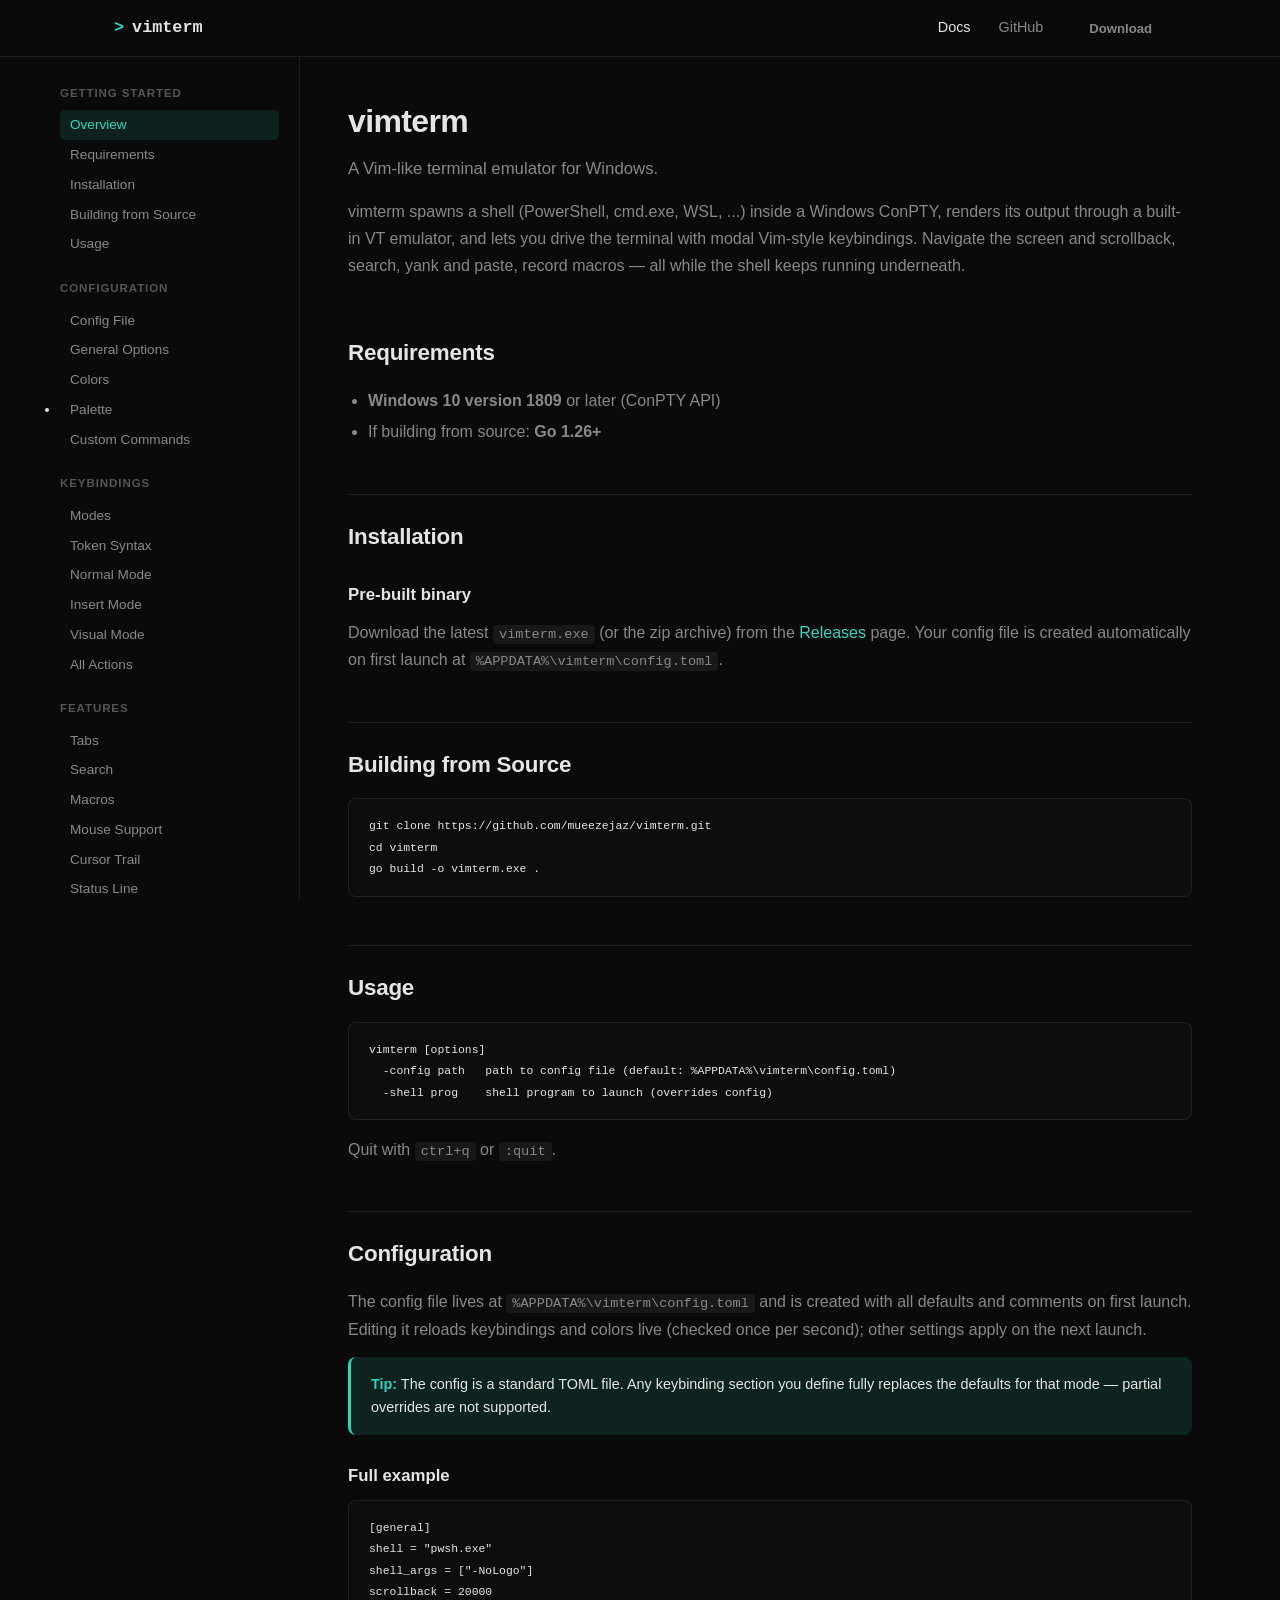
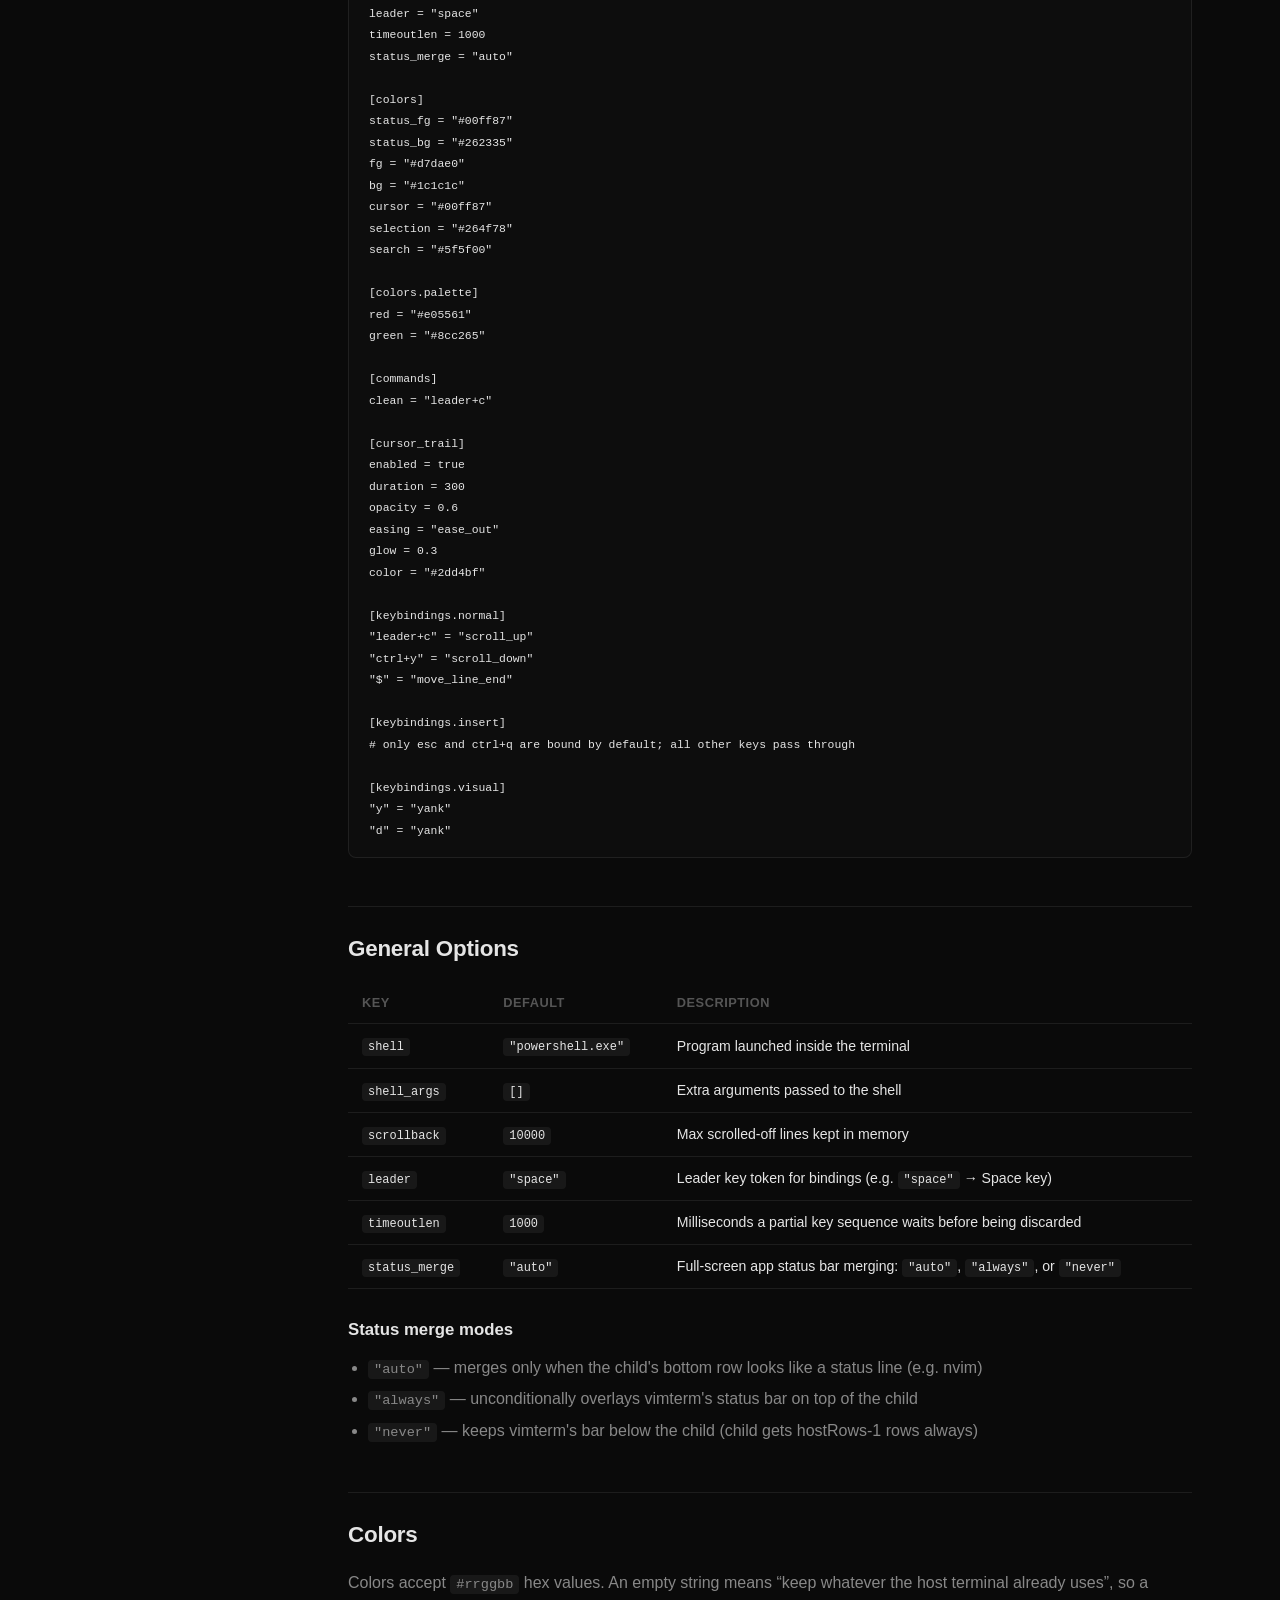
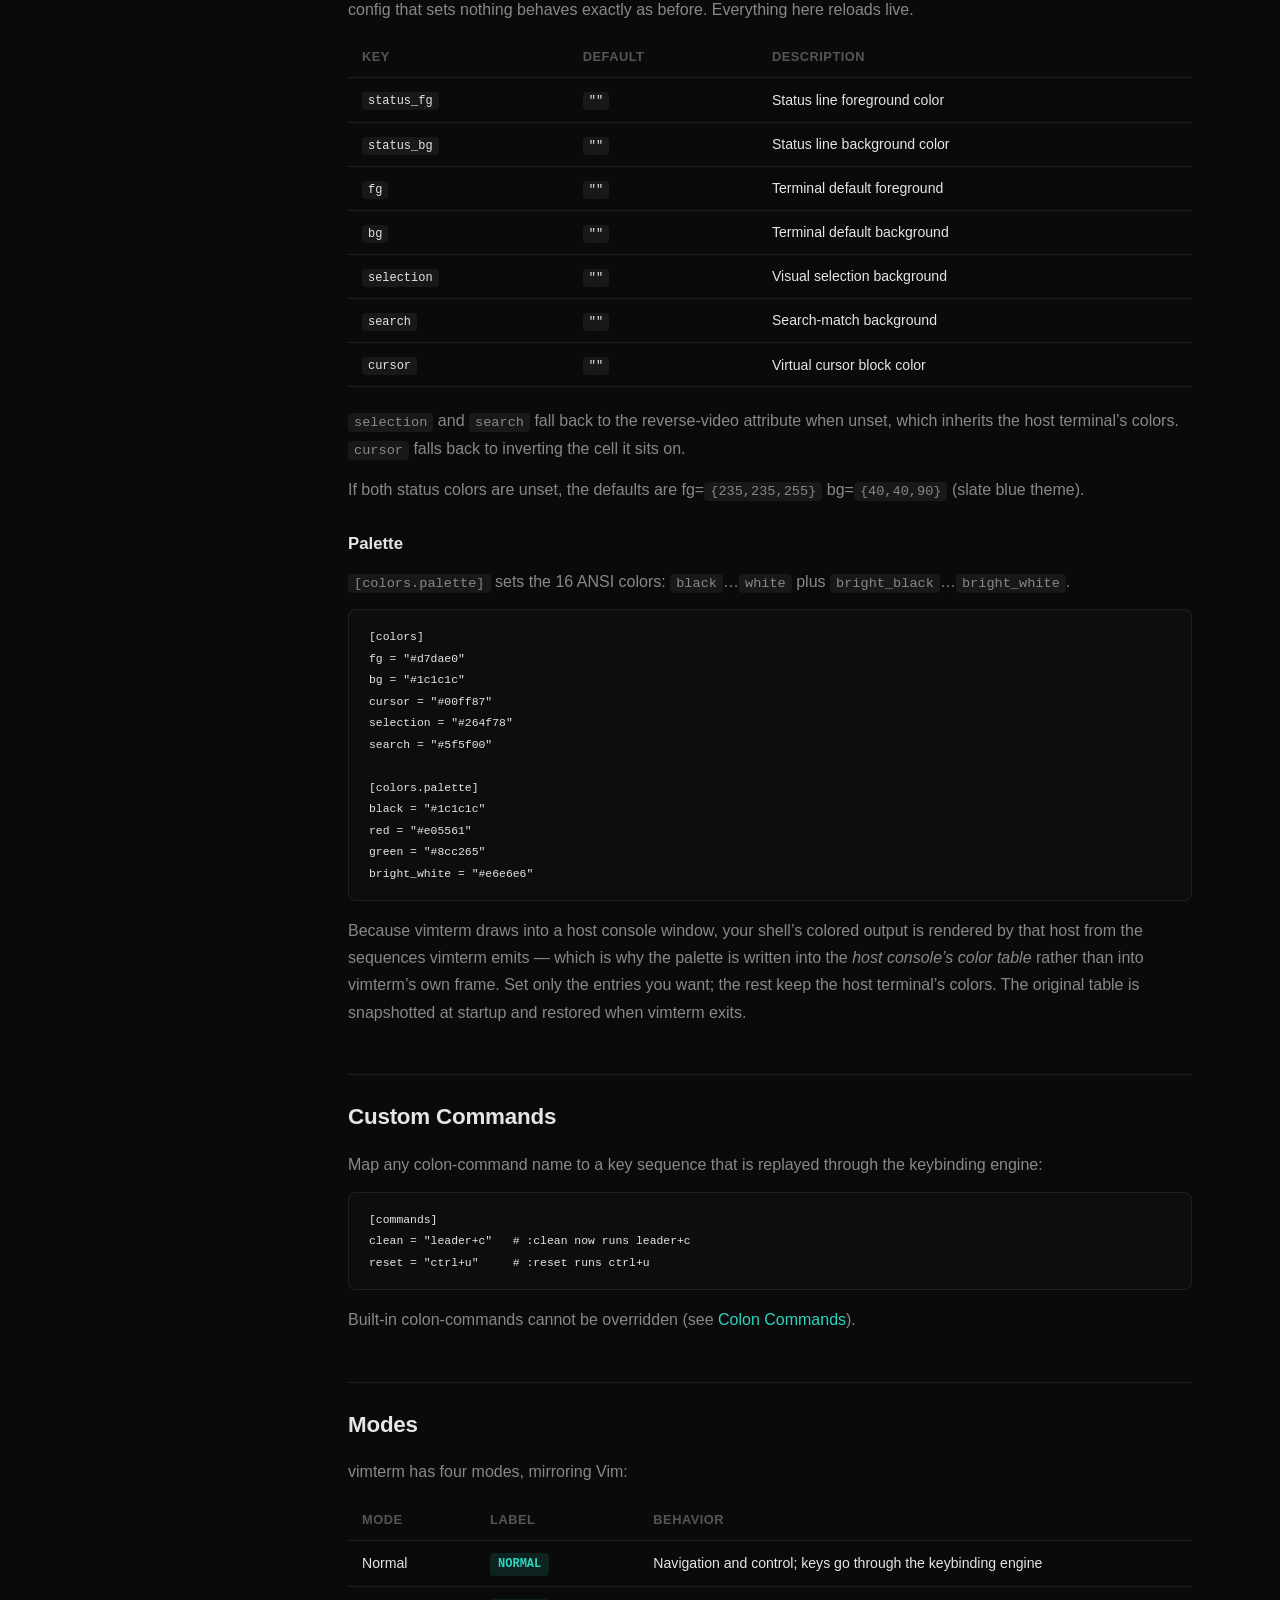
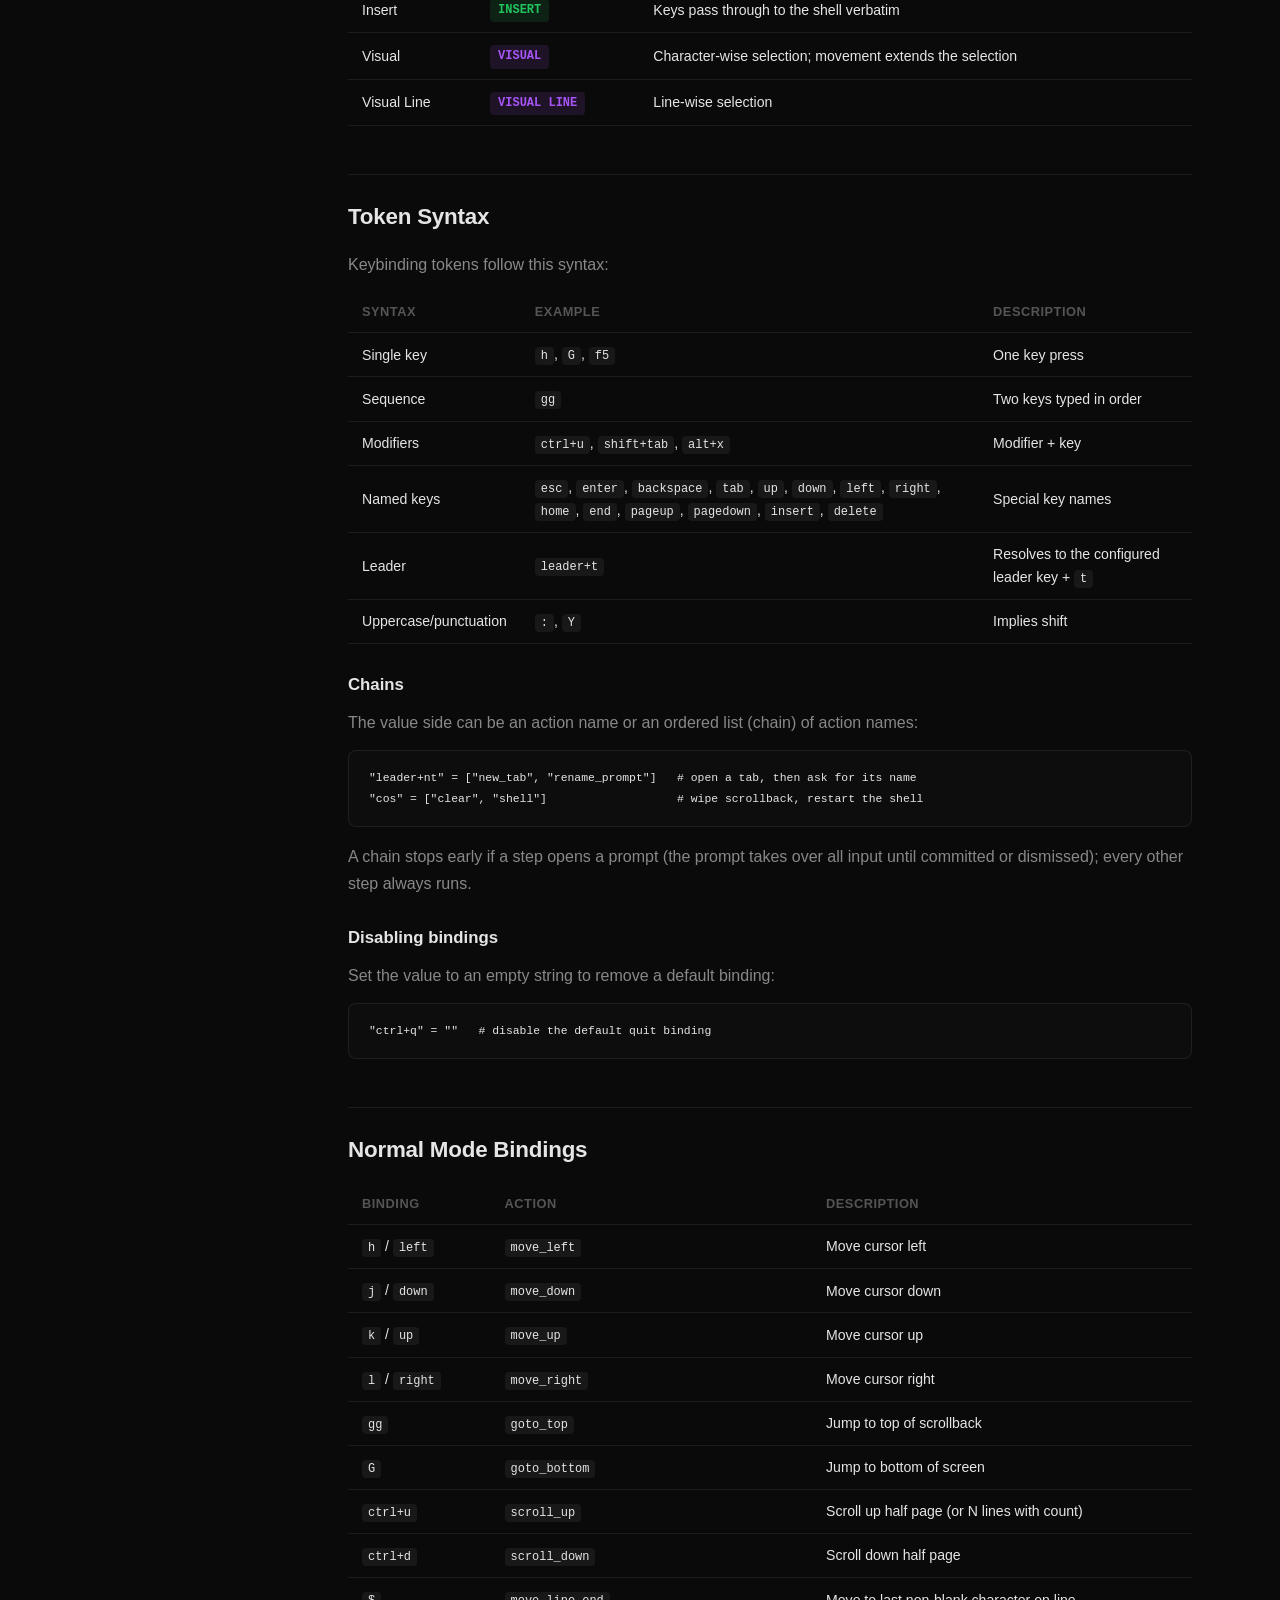
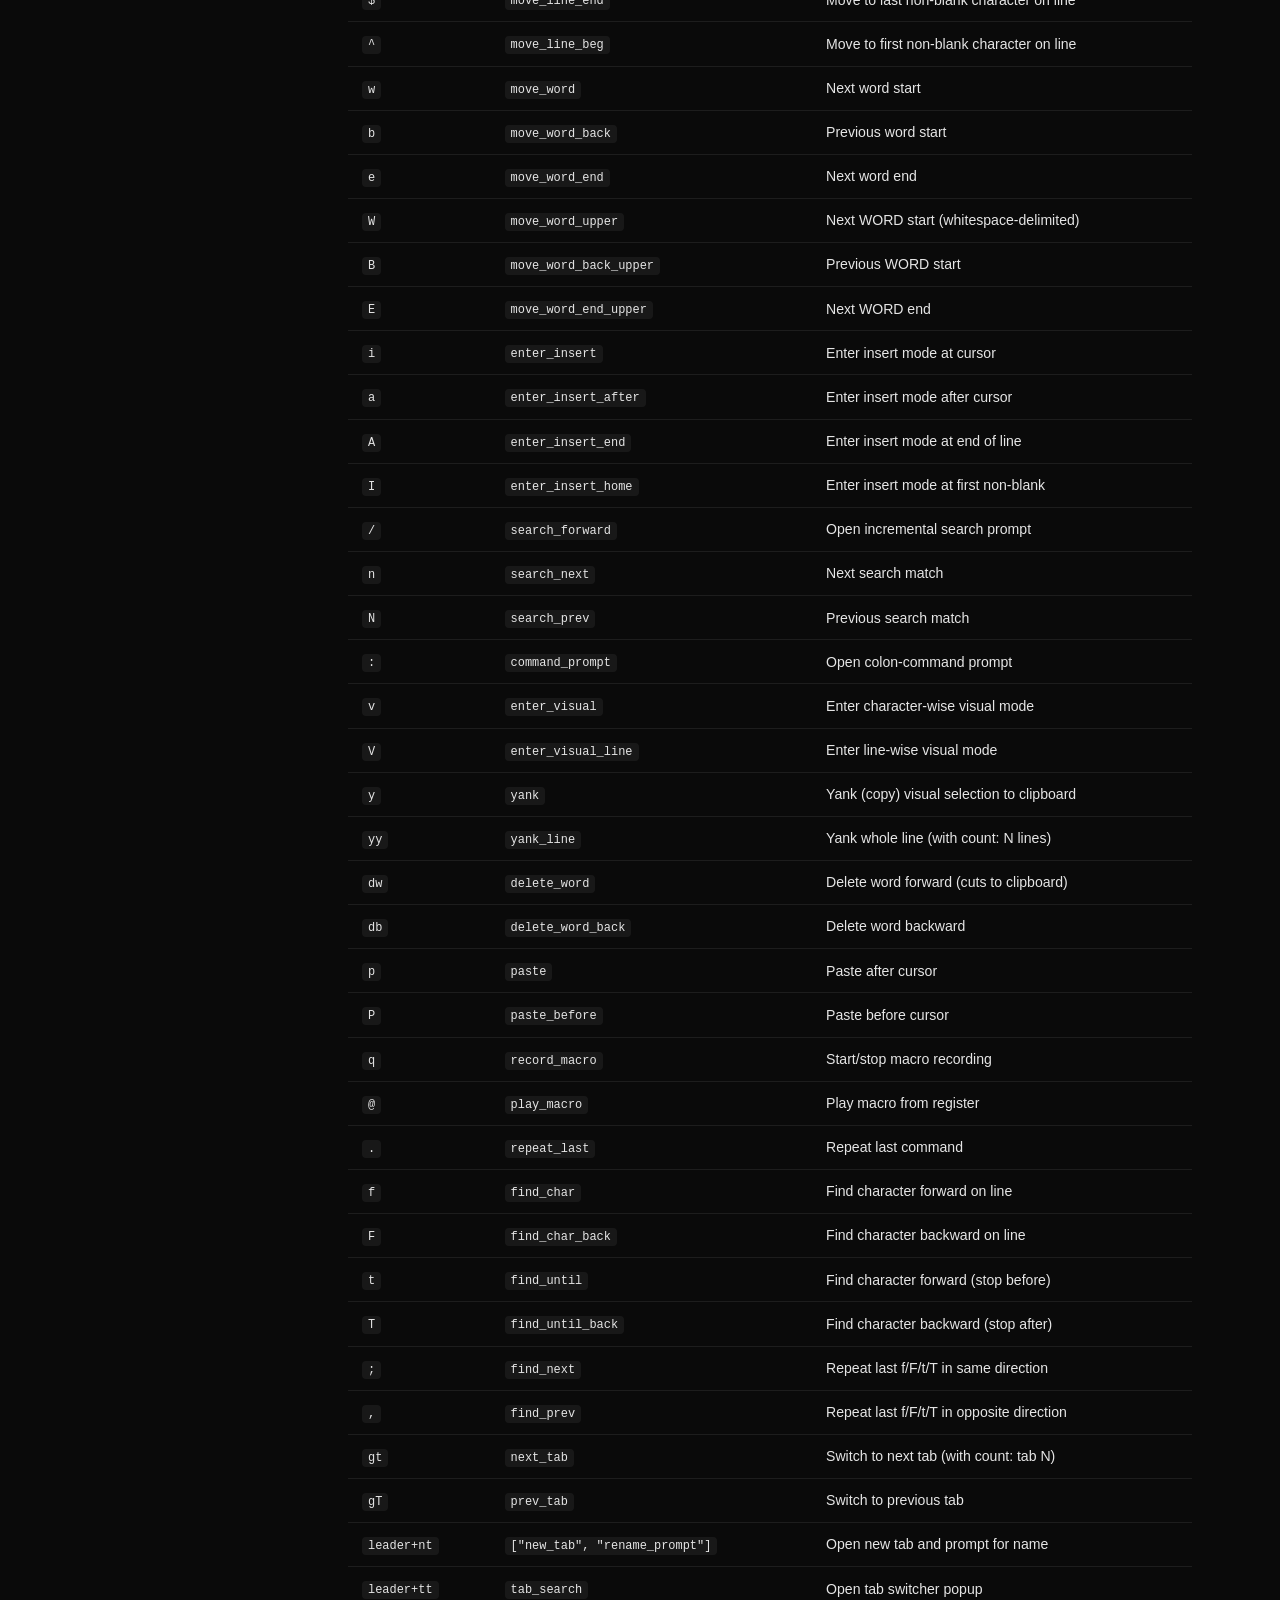
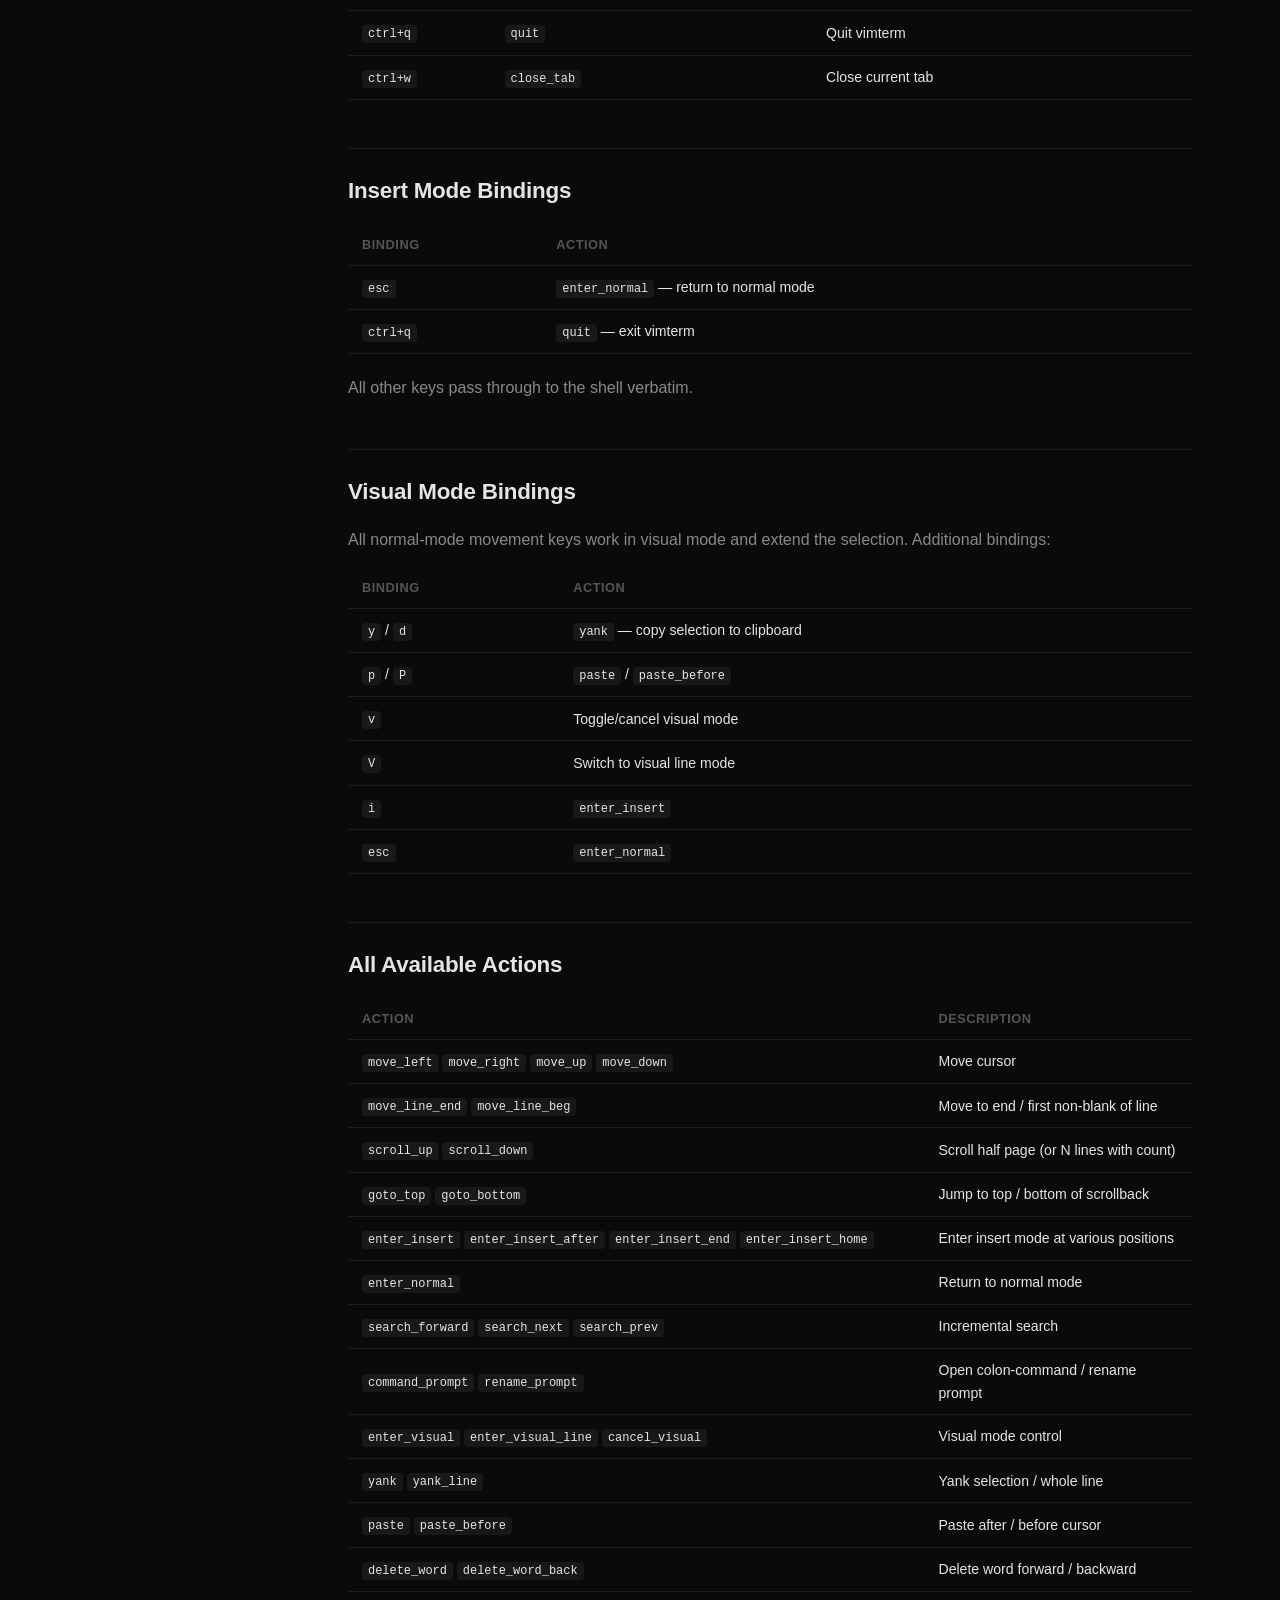
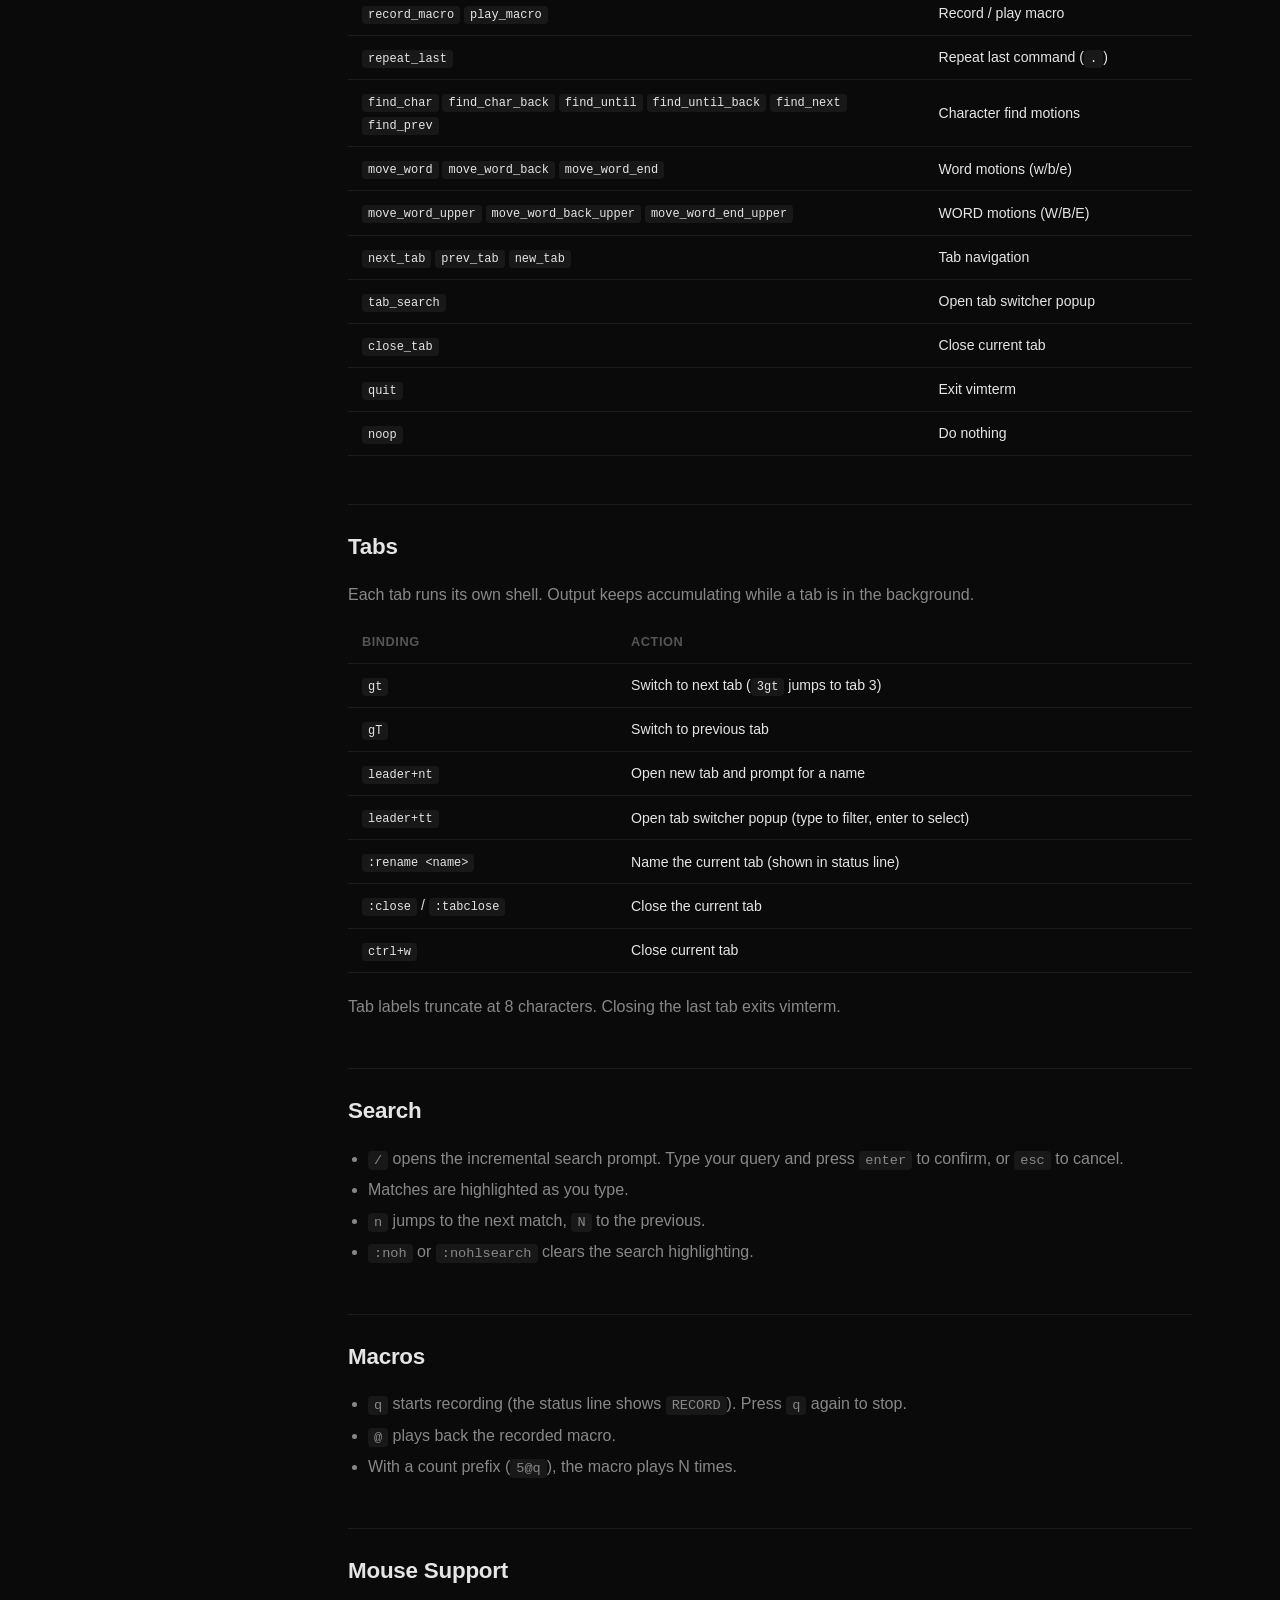
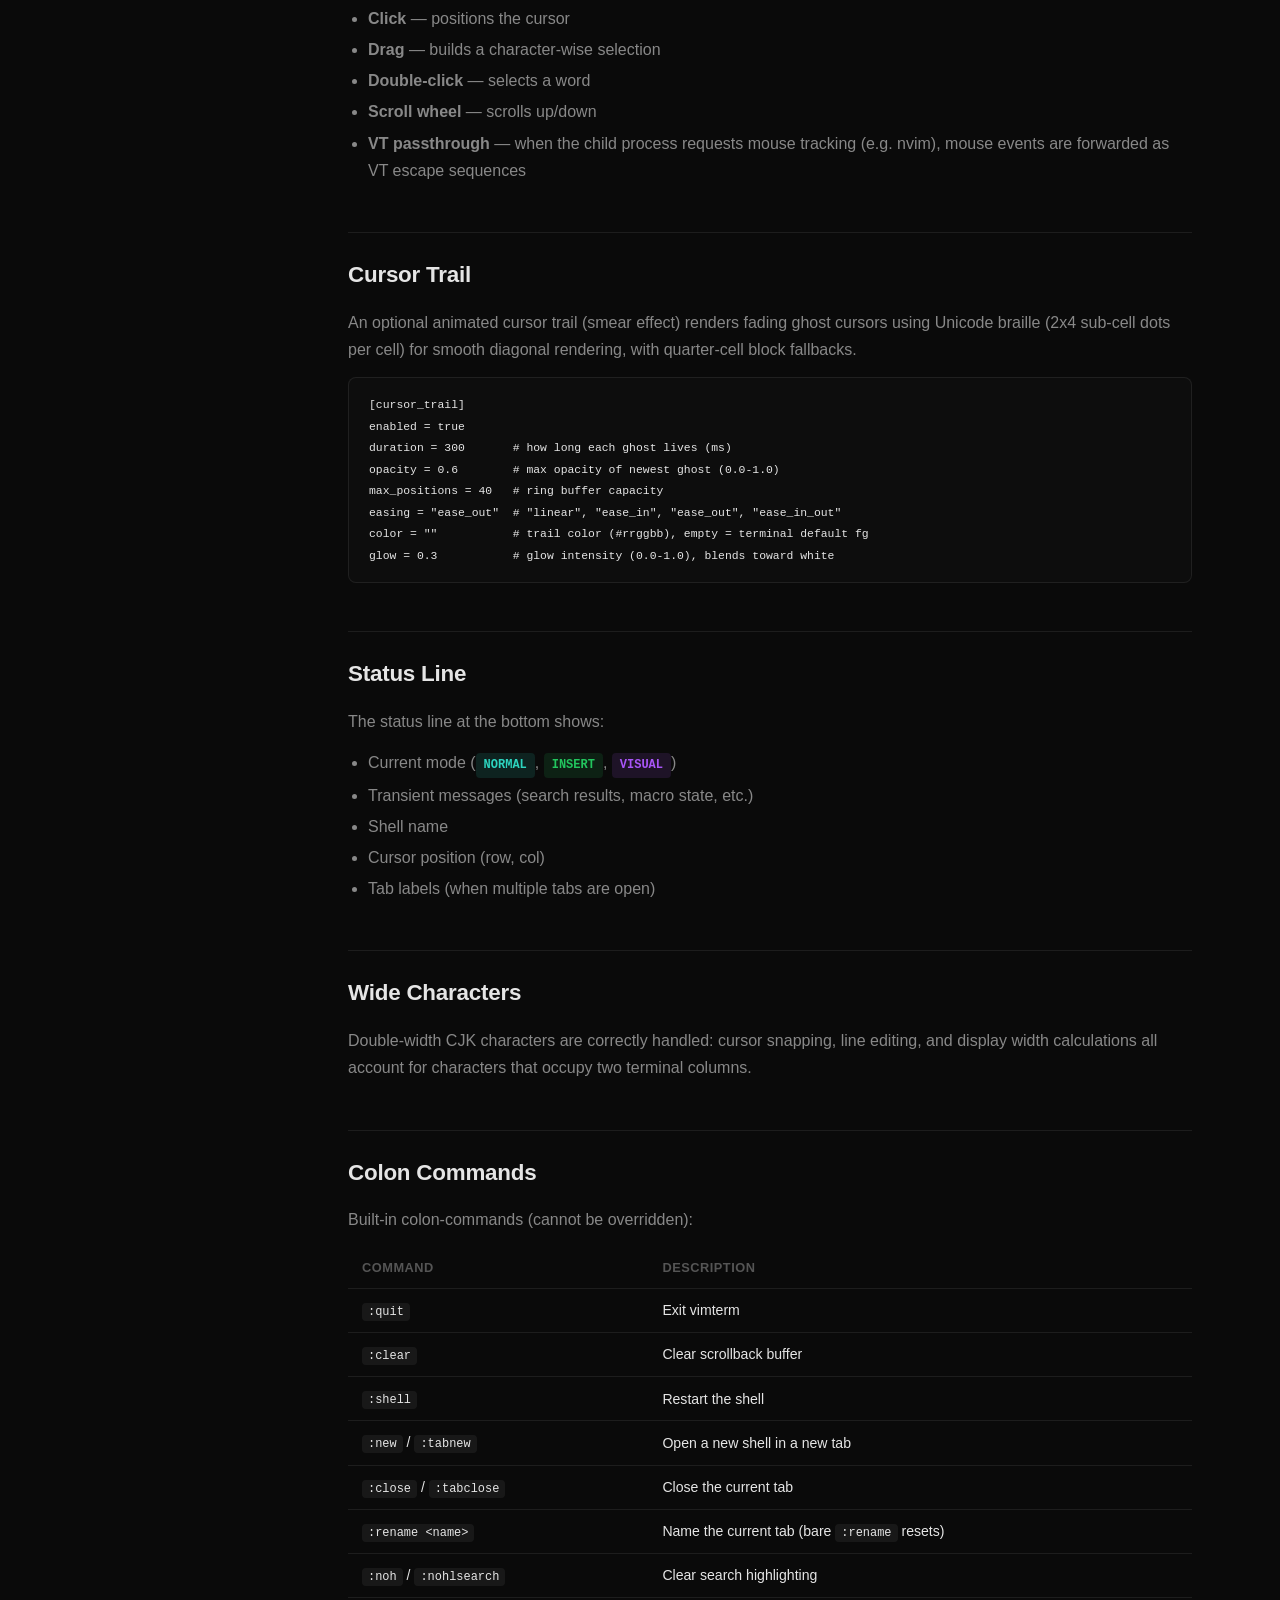
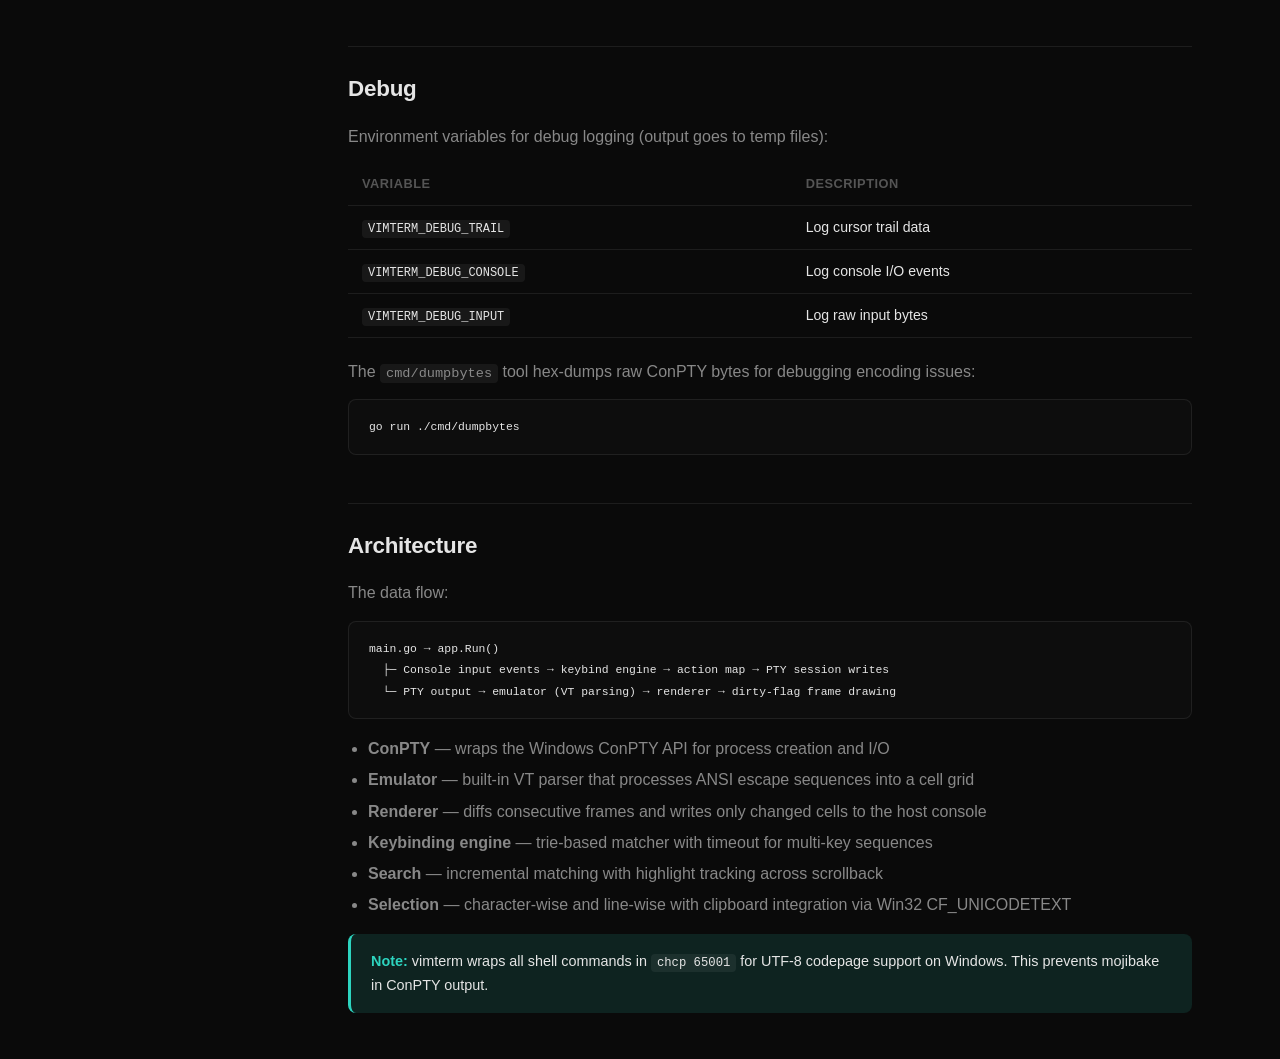
==== commit 27c903d5: "app,config,console,search: add a configurable color palette and highlight colors Only the two status" ====
--- a/docs/docs.html
+++ b/docs/docs.html
@@ -204,6 +204,7 @@
       <a href="#config-file">Config File</a>
       <a href="#general">General Options</a>
       <a href="#colors">Colors</a>
+      <ul><li><a href="#palette">Palette</a></li></ul>
       <a href="#custom-commands">Custom Commands</a>
       <h4>Keybindings</h4>
       <a href="#modes">Modes</a>
@@ -272,6 +273,15 @@
 [colors]
 status_fg = "#00ff87"
 status_bg = "#262335"
+fg = "#d7dae0"
+bg = "#1c1c1c"
+cursor = "#00ff87"
+selection = "#264f78"
+search = "#5f5f00"
+
+[colors.palette]
+red = "#e05561"
+green = "#8cc265"
 
 [commands]
 clean = "leader+c"
@@ -317,15 +327,37 @@
       </ul>
 
       <h2 id="colors">Colors</h2>
-      <p>Status line colors accept <code>#rrggbb</code> hex values. An empty string uses the terminal default.</p>
+      <p>Colors accept <code>#rrggbb</code> hex values. An empty string means &ldquo;keep whatever the host terminal already uses&rdquo;, so a config that sets nothing behaves exactly as before. Everything here reloads live.</p>
       <table>
         <thead><tr><th>Key</th><th>Default</th><th>Description</th></tr></thead>
         <tbody>
           <tr><td><code>status_fg</code></td><td><code>""</code></td><td>Status line foreground color</td></tr>
           <tr><td><code>status_bg</code></td><td><code>""</code></td><td>Status line background color</td></tr>
-        </tbody>
-      </table>
-      <p>If both are unset, the defaults are fg=<code>{235,235,255}</code> bg=<code>{40,40,90}</code> (slate blue theme).</p>
+          <tr><td><code>fg</code></td><td><code>""</code></td><td>Terminal default foreground</td></tr>
+          <tr><td><code>bg</code></td><td><code>""</code></td><td>Terminal default background</td></tr>
+          <tr><td><code>selection</code></td><td><code>""</code></td><td>Visual selection background</td></tr>
+          <tr><td><code>search</code></td><td><code>""</code></td><td>Search-match background</td></tr>
+          <tr><td><code>cursor</code></td><td><code>""</code></td><td>Virtual cursor block color</td></tr>
+        </tbody>
+      </table>
+      <p><code>selection</code> and <code>search</code> fall back to the reverse-video attribute when unset, which inherits the host terminal&rsquo;s colors. <code>cursor</code> falls back to inverting the cell it sits on.</p>
+      <p>If both status colors are unset, the defaults are fg=<code>{235,235,255}</code> bg=<code>{40,40,90}</code> (slate blue theme).</p>
+
+      <h3 id="palette">Palette</h3>
+      <p><code>[colors.palette]</code> sets the 16 ANSI colors: <code>black</code>&hellip;<code>white</code> plus <code>bright_black</code>&hellip;<code>bright_white</code>.</p>
+      <pre><code>[colors]
+fg = "#d7dae0"
+bg = "#1c1c1c"
+cursor = "#00ff87"
+selection = "#264f78"
+search = "#5f5f00"
+
+[colors.palette]
+black = "#1c1c1c"
+red = "#e05561"
+green = "#8cc265"
+bright_white = "#e6e6e6"</code></pre>
+      <p>Because vimterm draws into a host console window, your shell&rsquo;s colored output is rendered by that host from the sequences vimterm emits &mdash; which is why the palette is written into the <em>host console&rsquo;s color table</em> rather than into vimterm&rsquo;s own frame. Set only the entries you want; the rest keep the host terminal&rsquo;s colors. The original table is snapshotted at startup and restored when vimterm exits.</p>
 
       <h2 id="custom-commands">Custom Commands</h2>
       <p>Map any colon-command name to a key sequence that is replayed through the keybinding engine:</p>
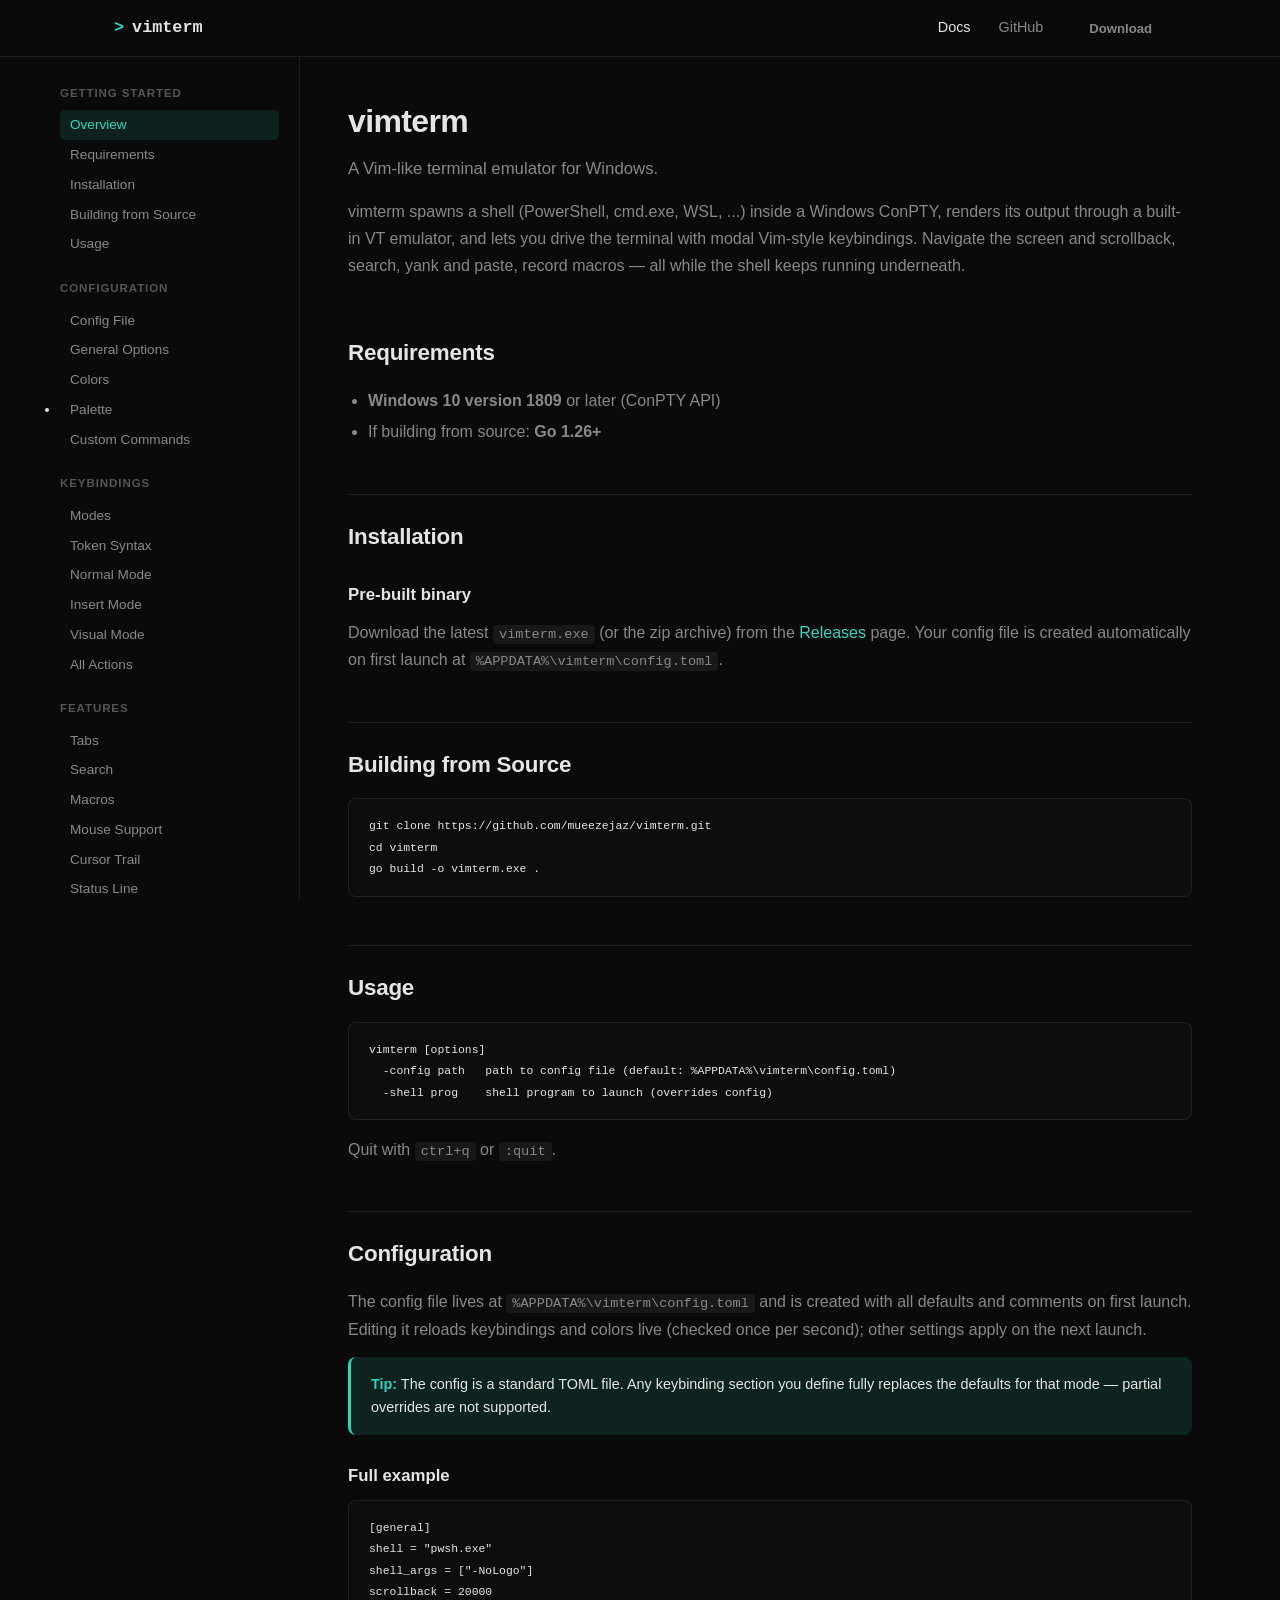
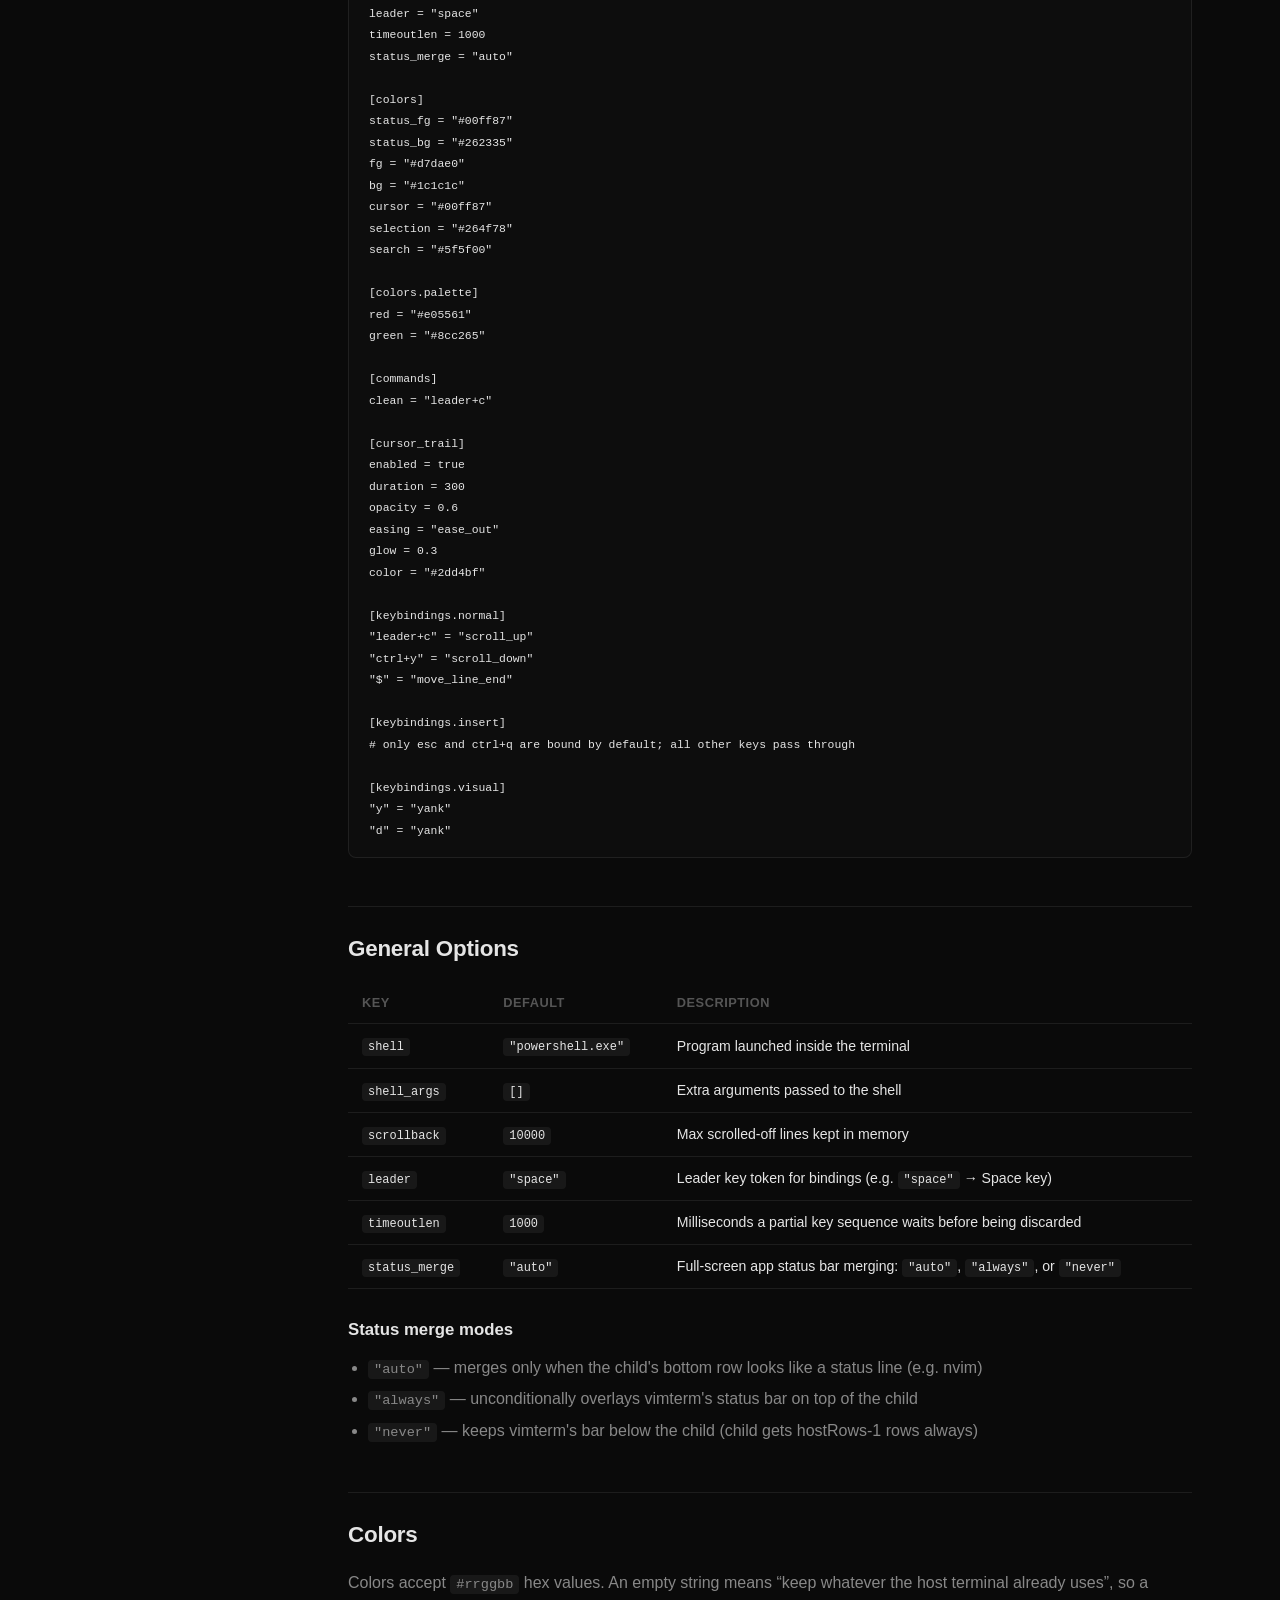
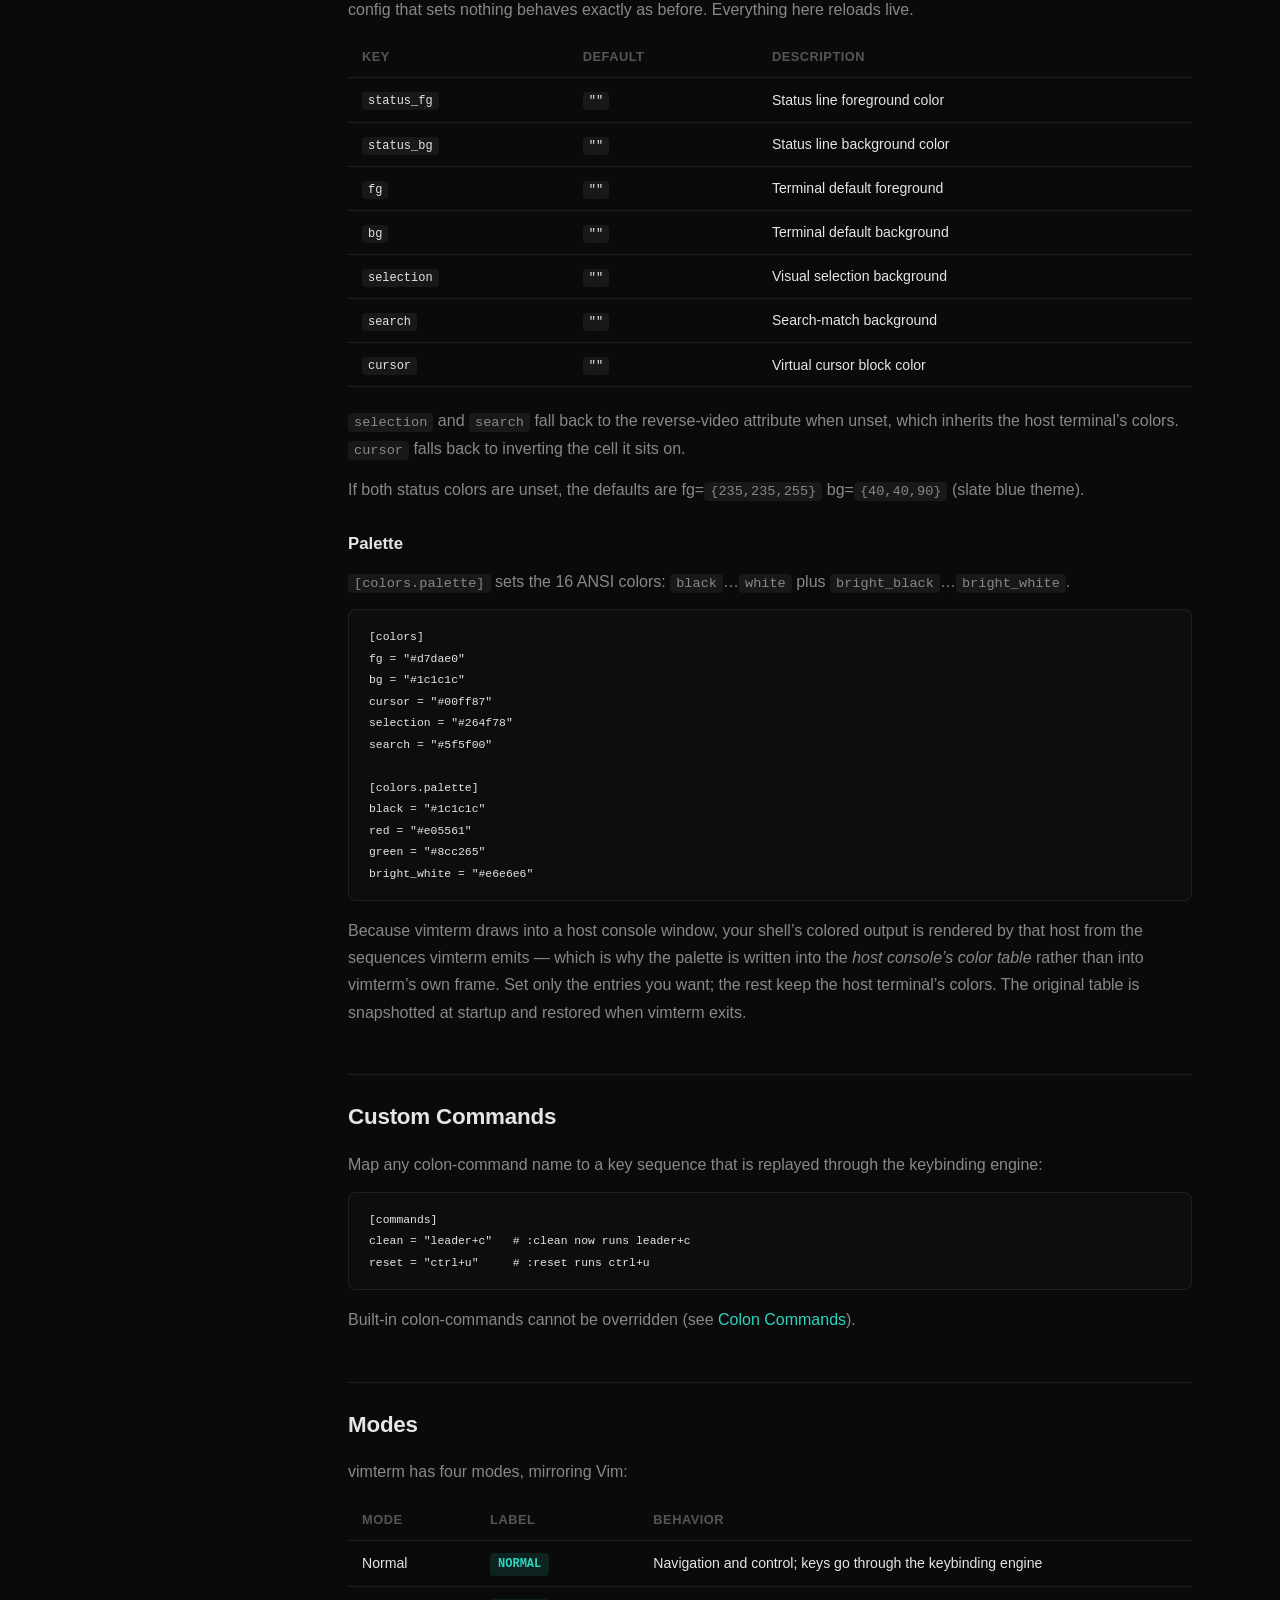
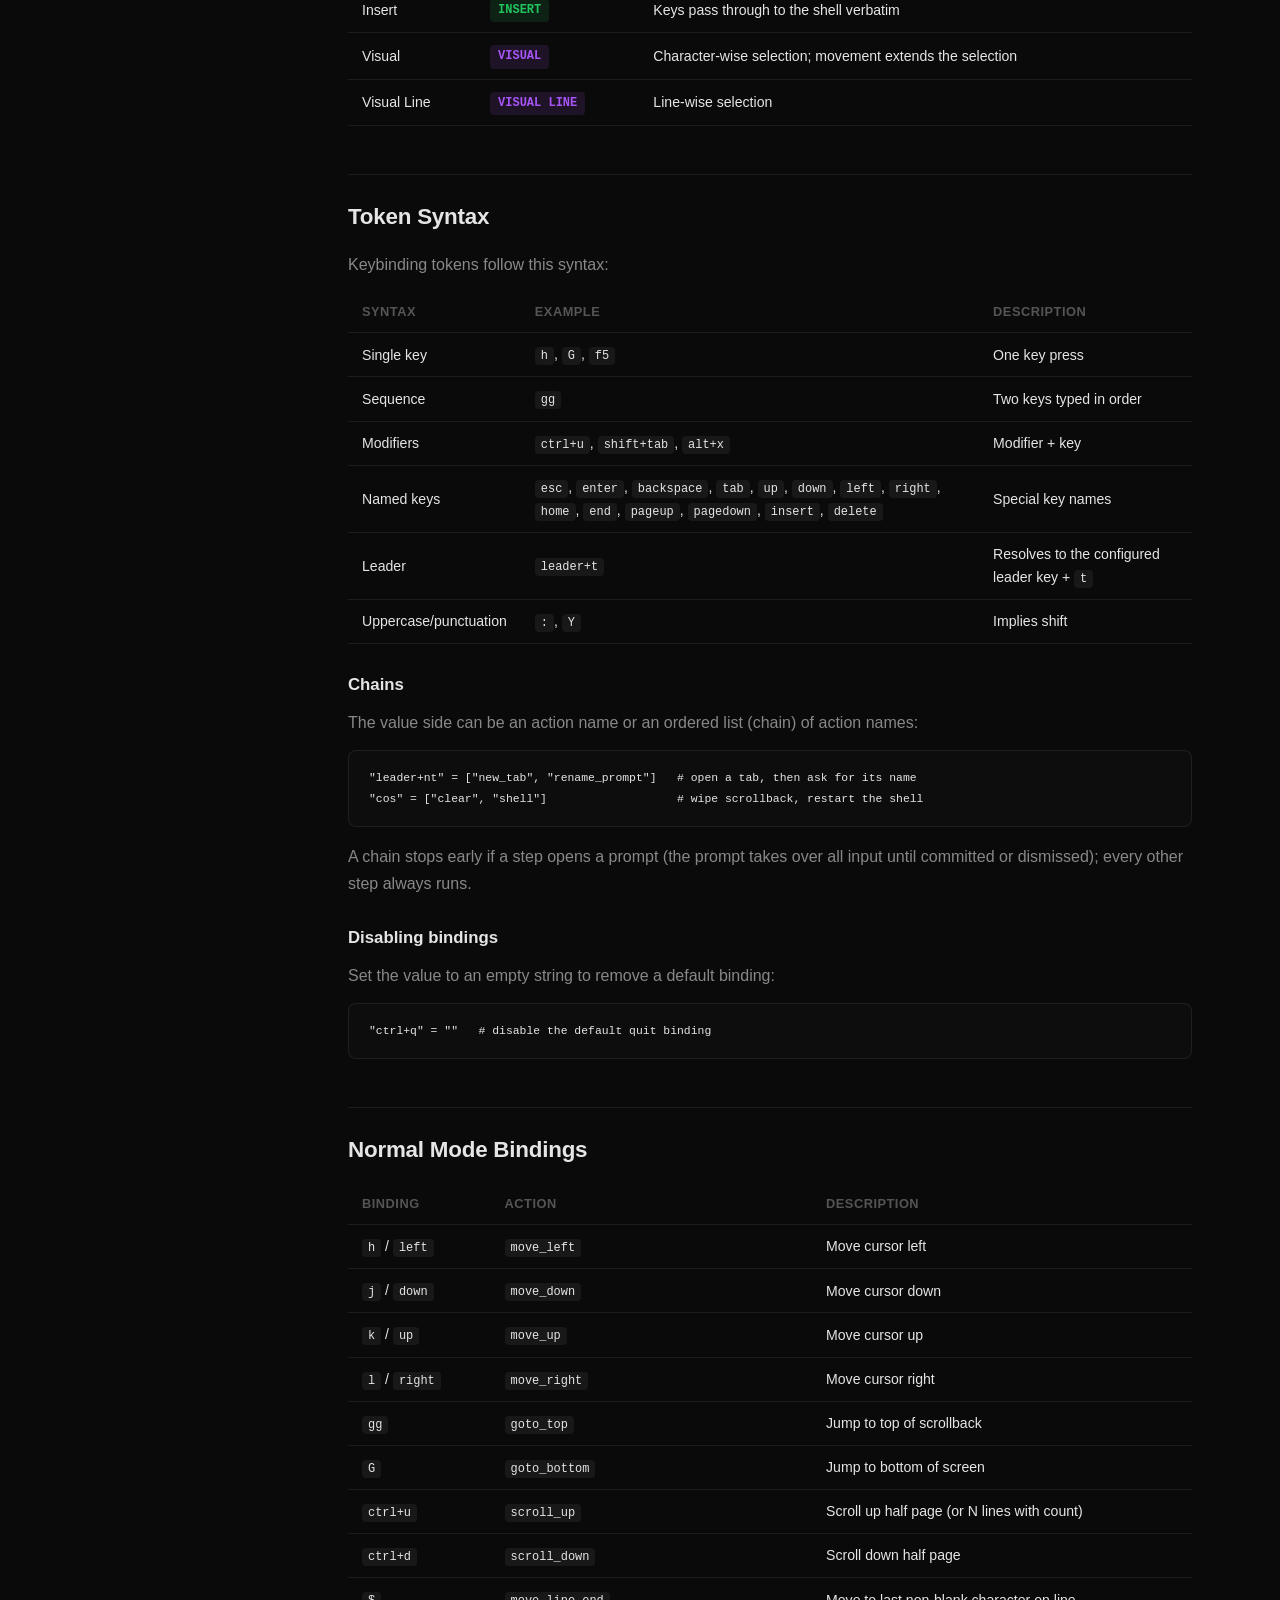
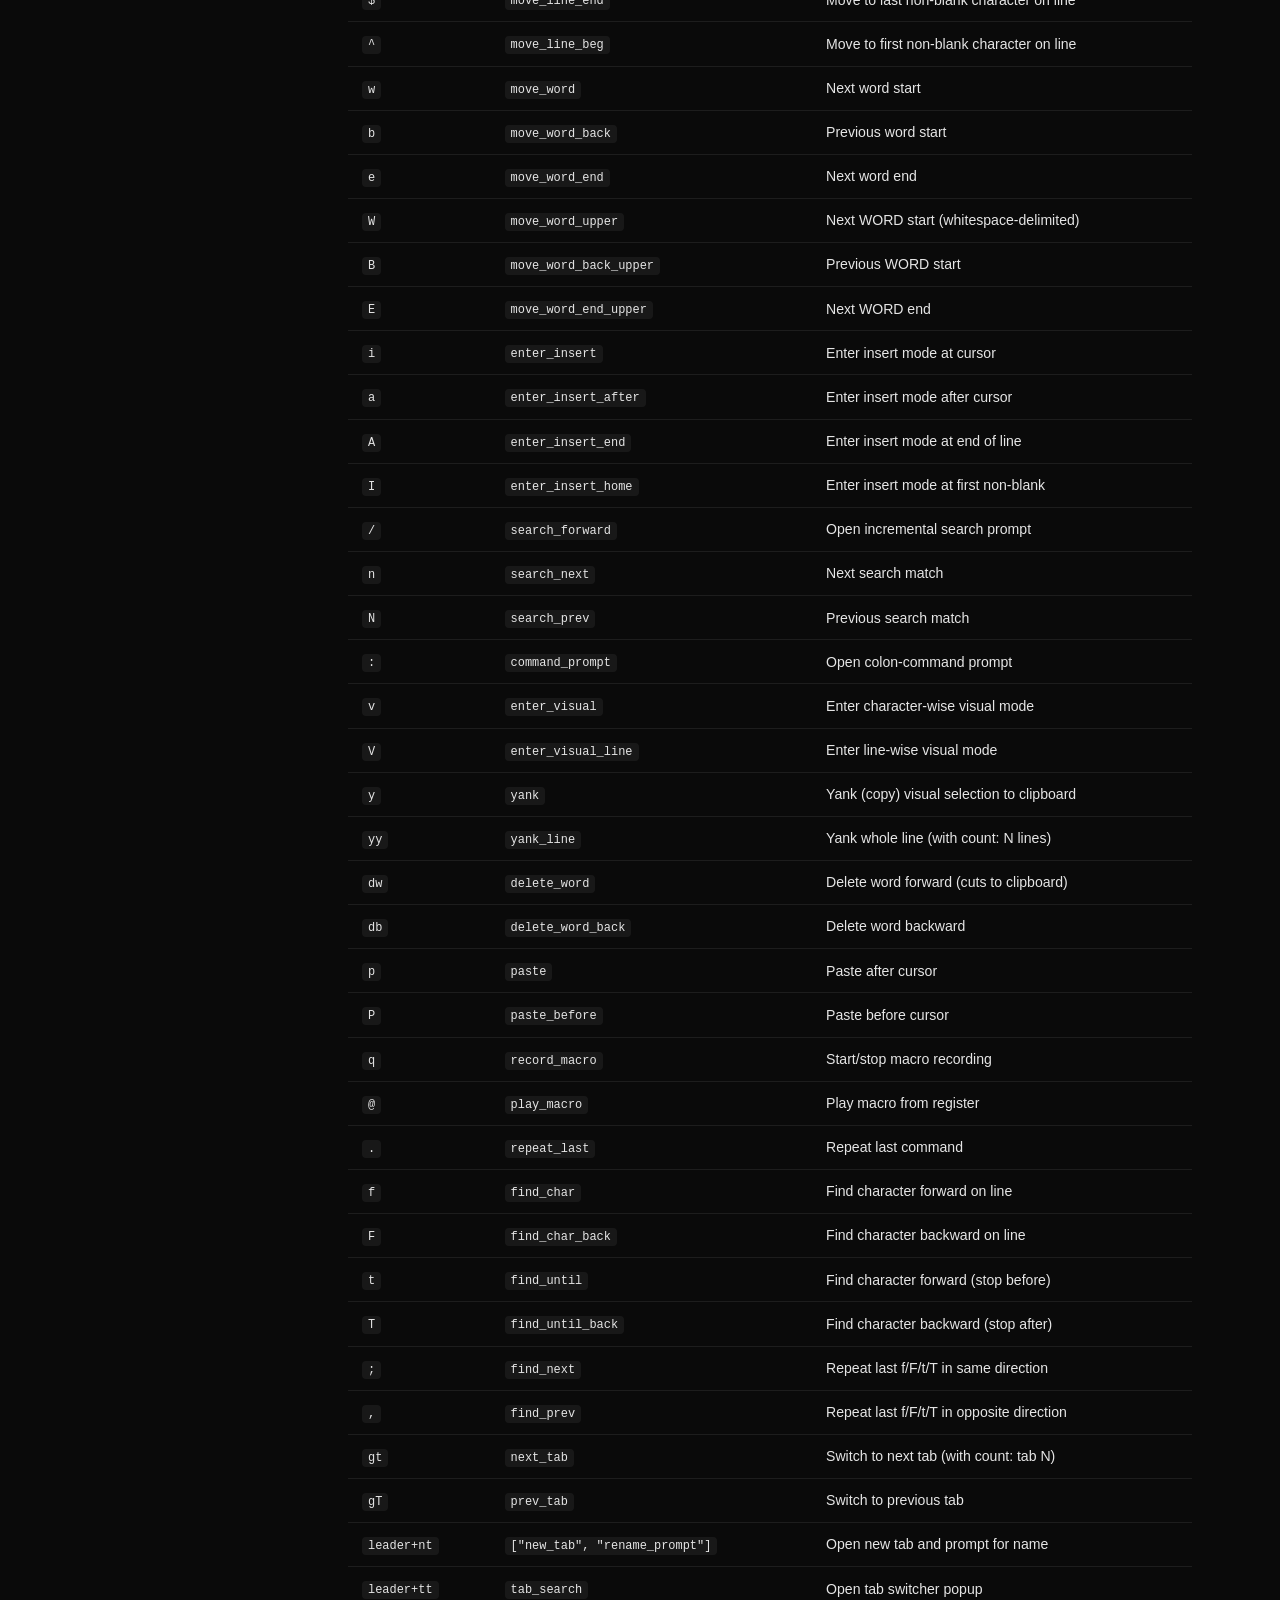
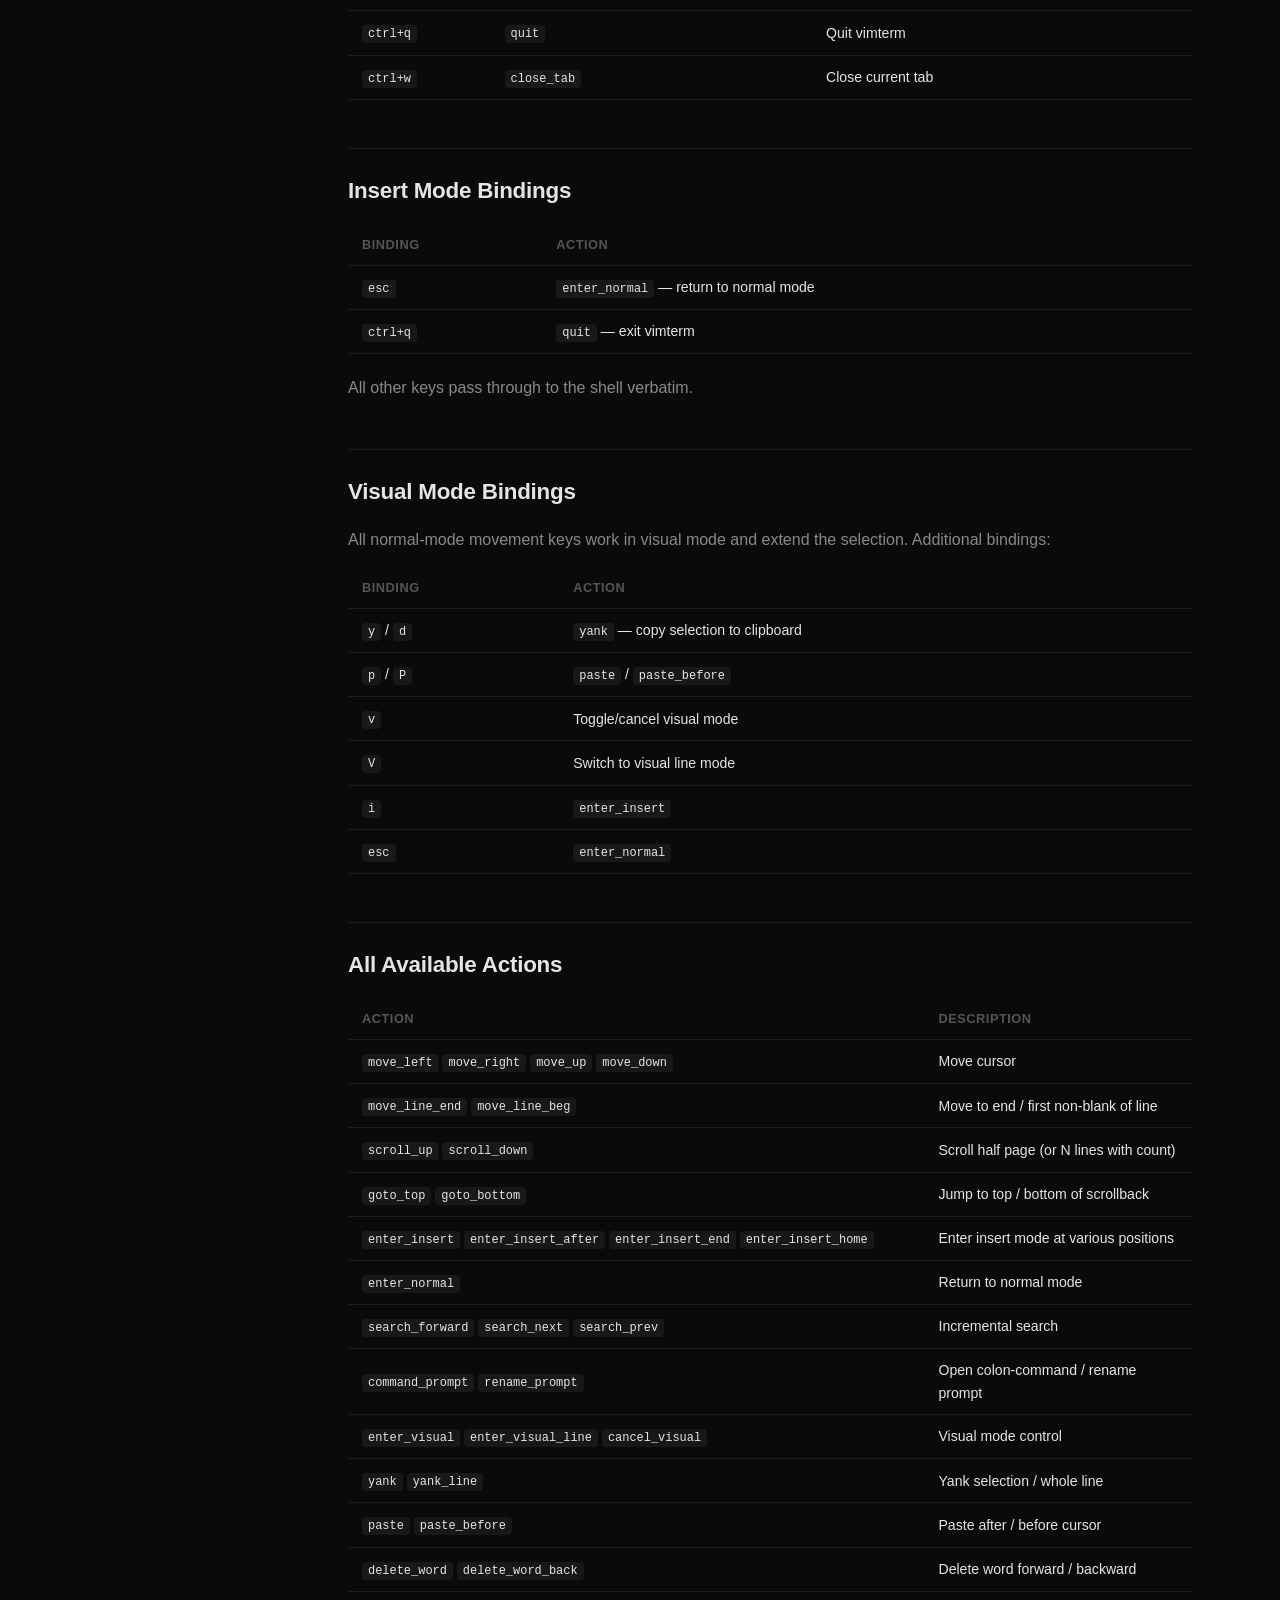
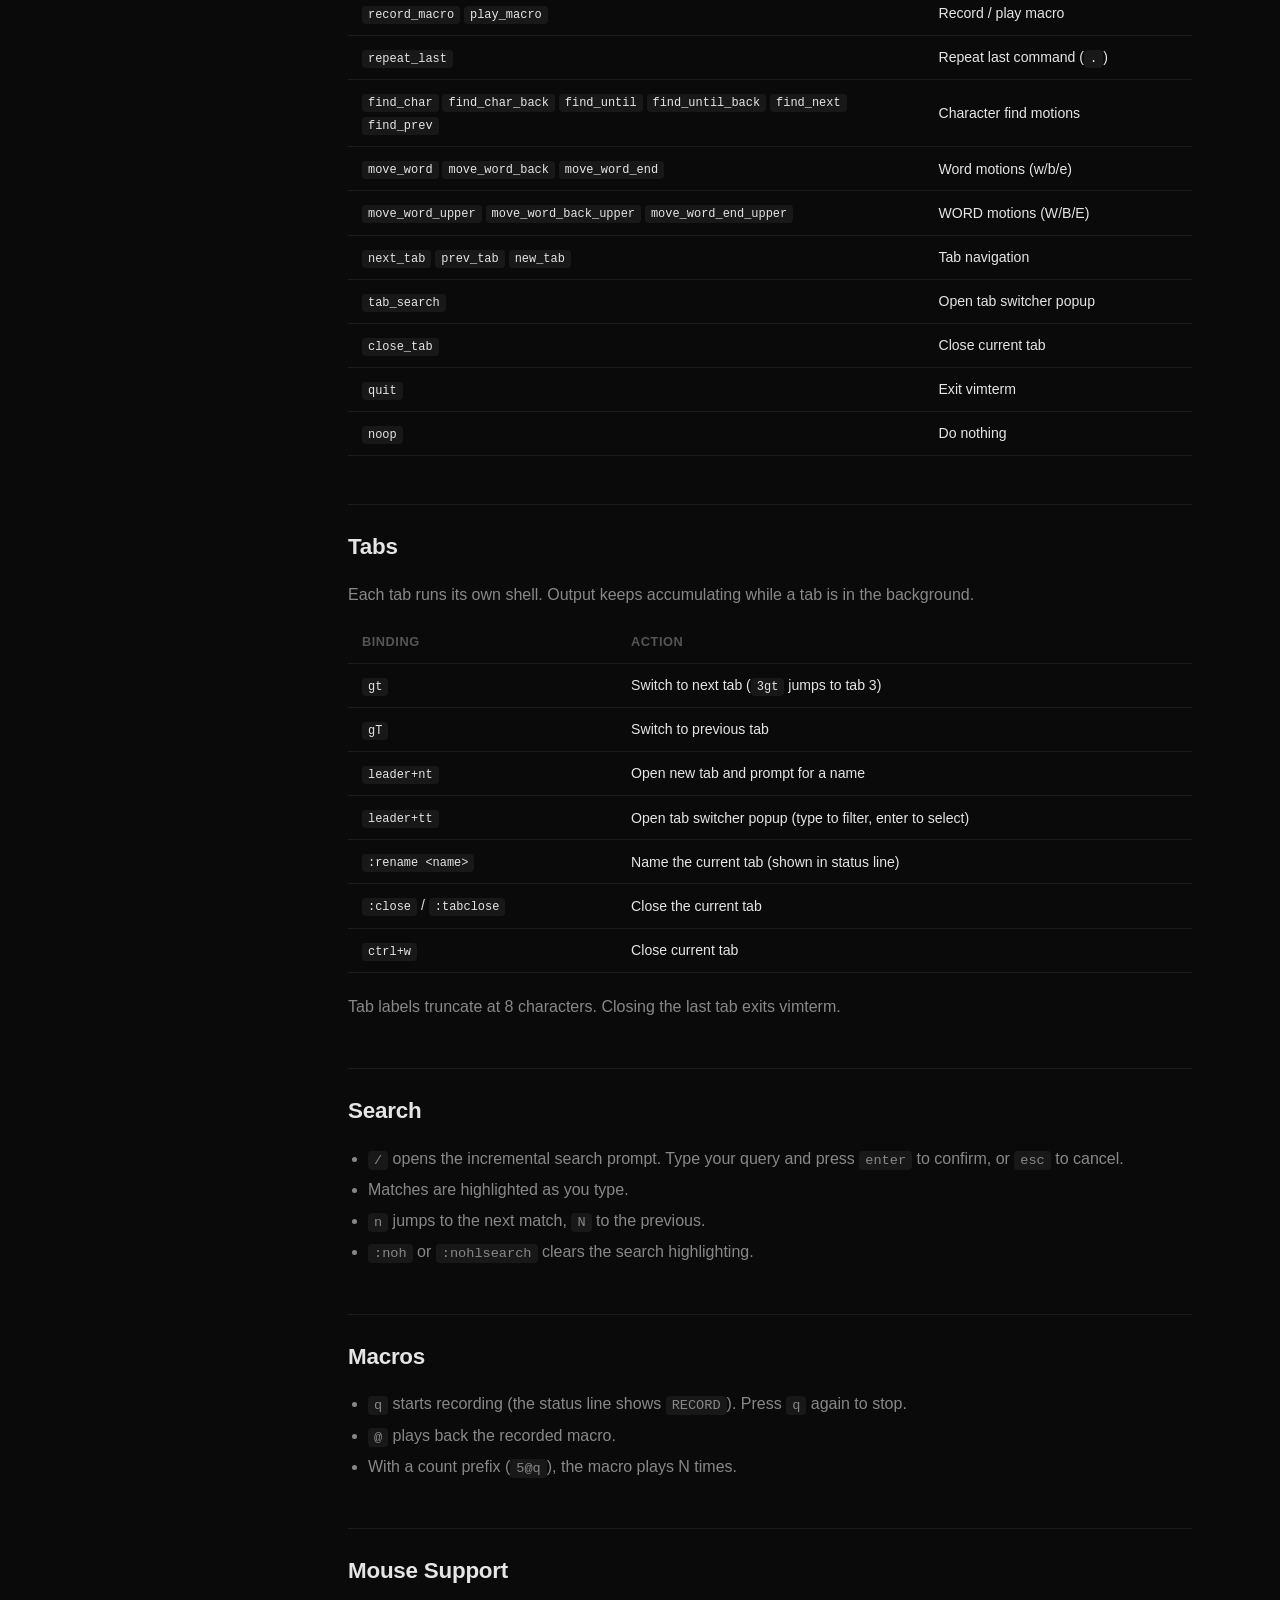
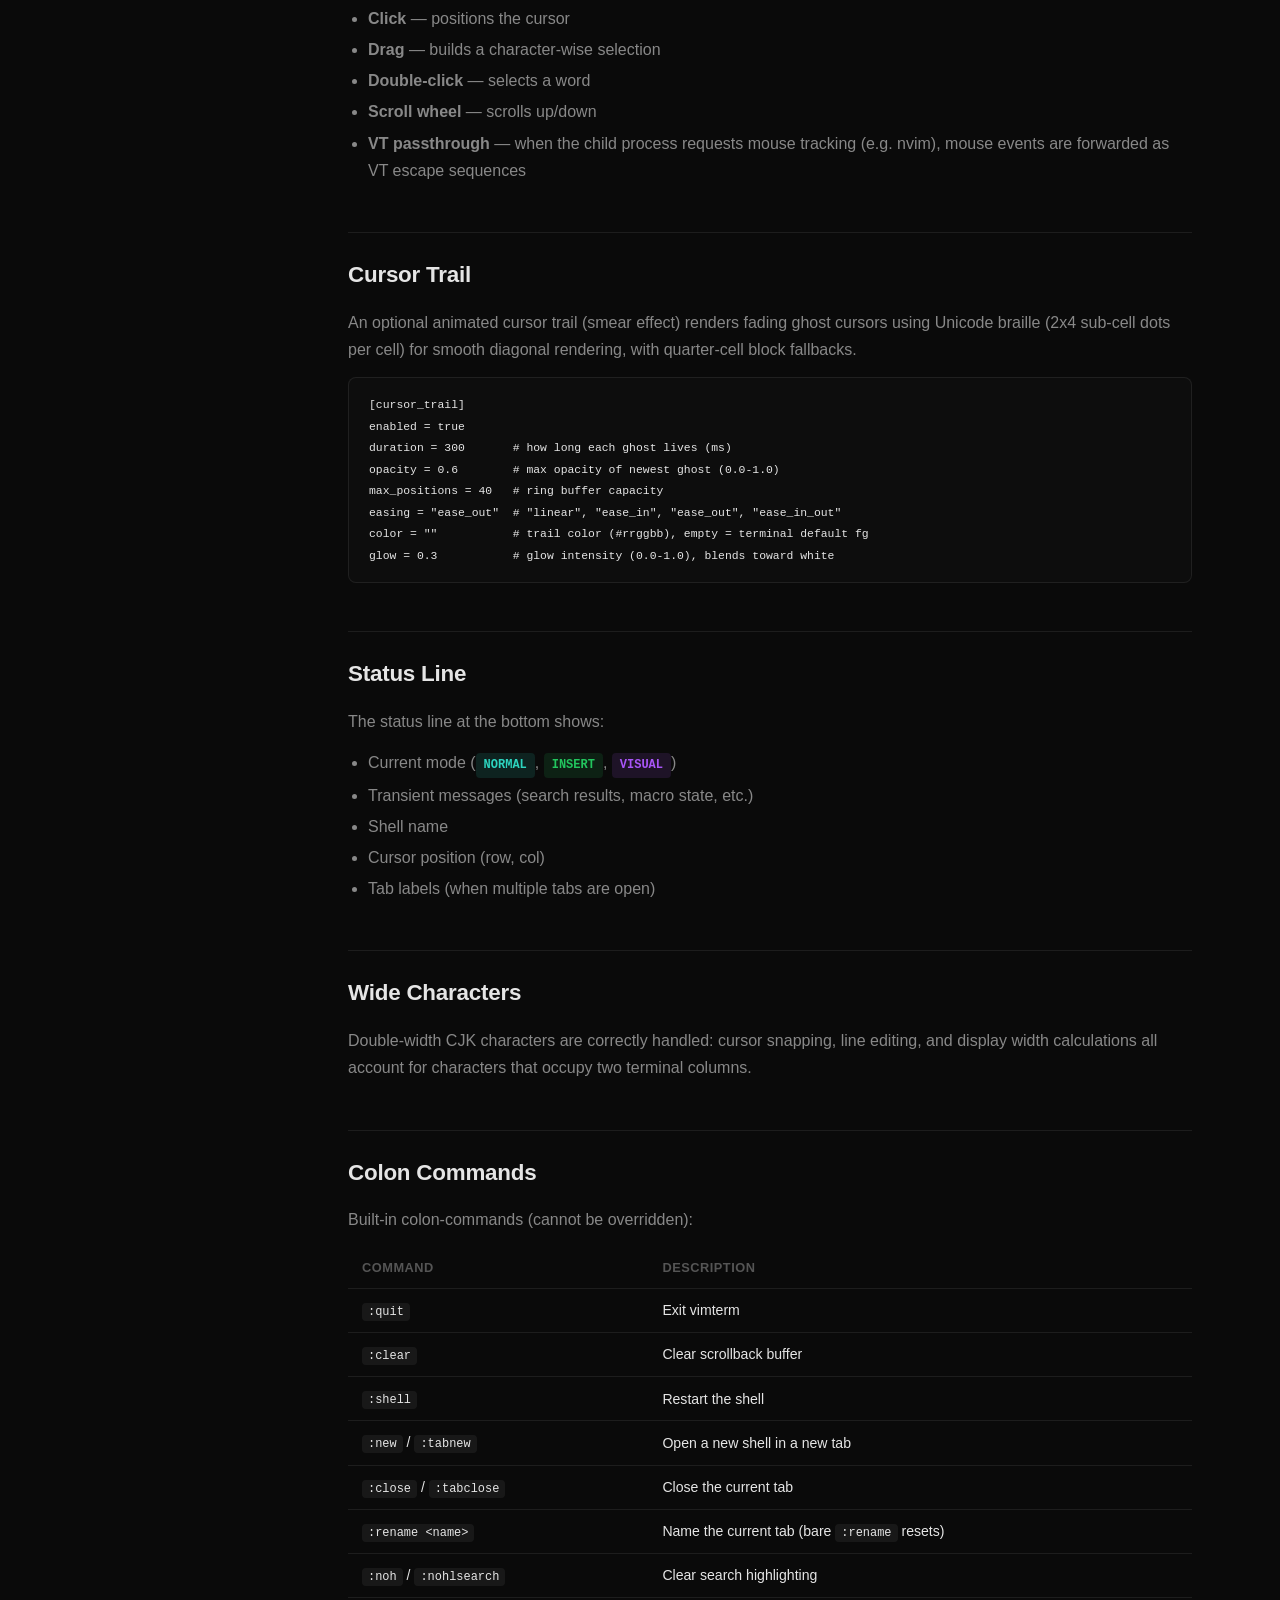
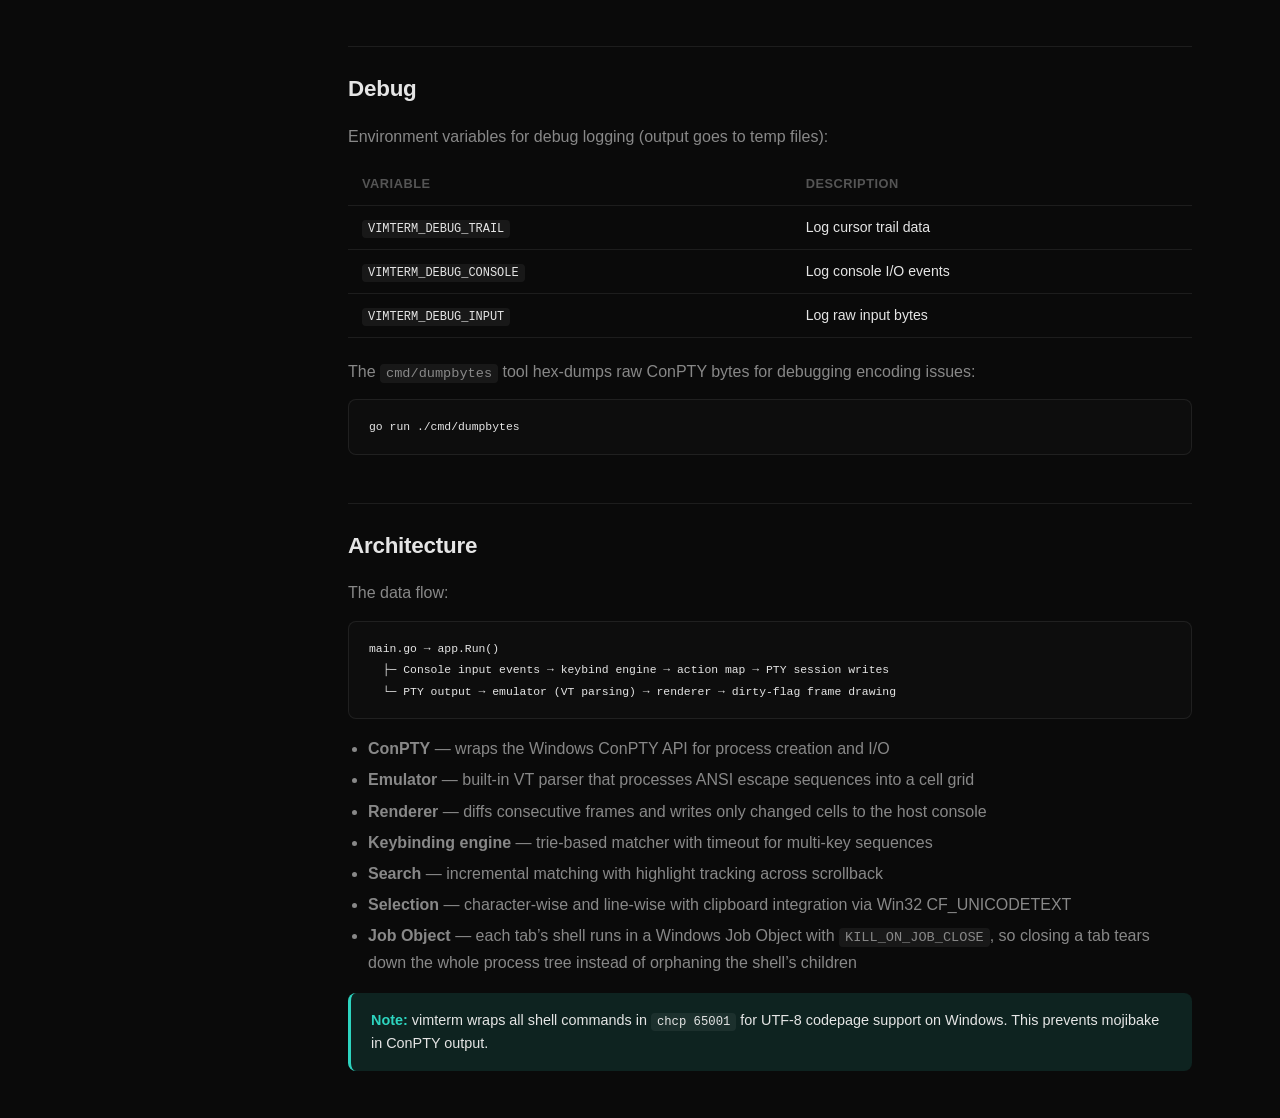
==== commit a3b675d1: "pty: contain the child process tree in a Job Object Kill() only reached the direct child, so closing" ====
--- a/docs/docs.html
+++ b/docs/docs.html
@@ -613,6 +613,7 @@
         <li><strong>Keybinding engine</strong> — trie-based matcher with timeout for multi-key sequences</li>
         <li><strong>Search</strong> — incremental matching with highlight tracking across scrollback</li>
         <li><strong>Selection</strong> — character-wise and line-wise with clipboard integration via Win32 CF_UNICODETEXT</li>
+        <li><strong>Job Object</strong> — each tab&rsquo;s shell runs in a Windows Job Object with <code>KILL_ON_JOB_CLOSE</code>, so closing a tab tears down the whole process tree instead of orphaning the shell&rsquo;s children</li>
       </ul>
 
       <div class="callout">
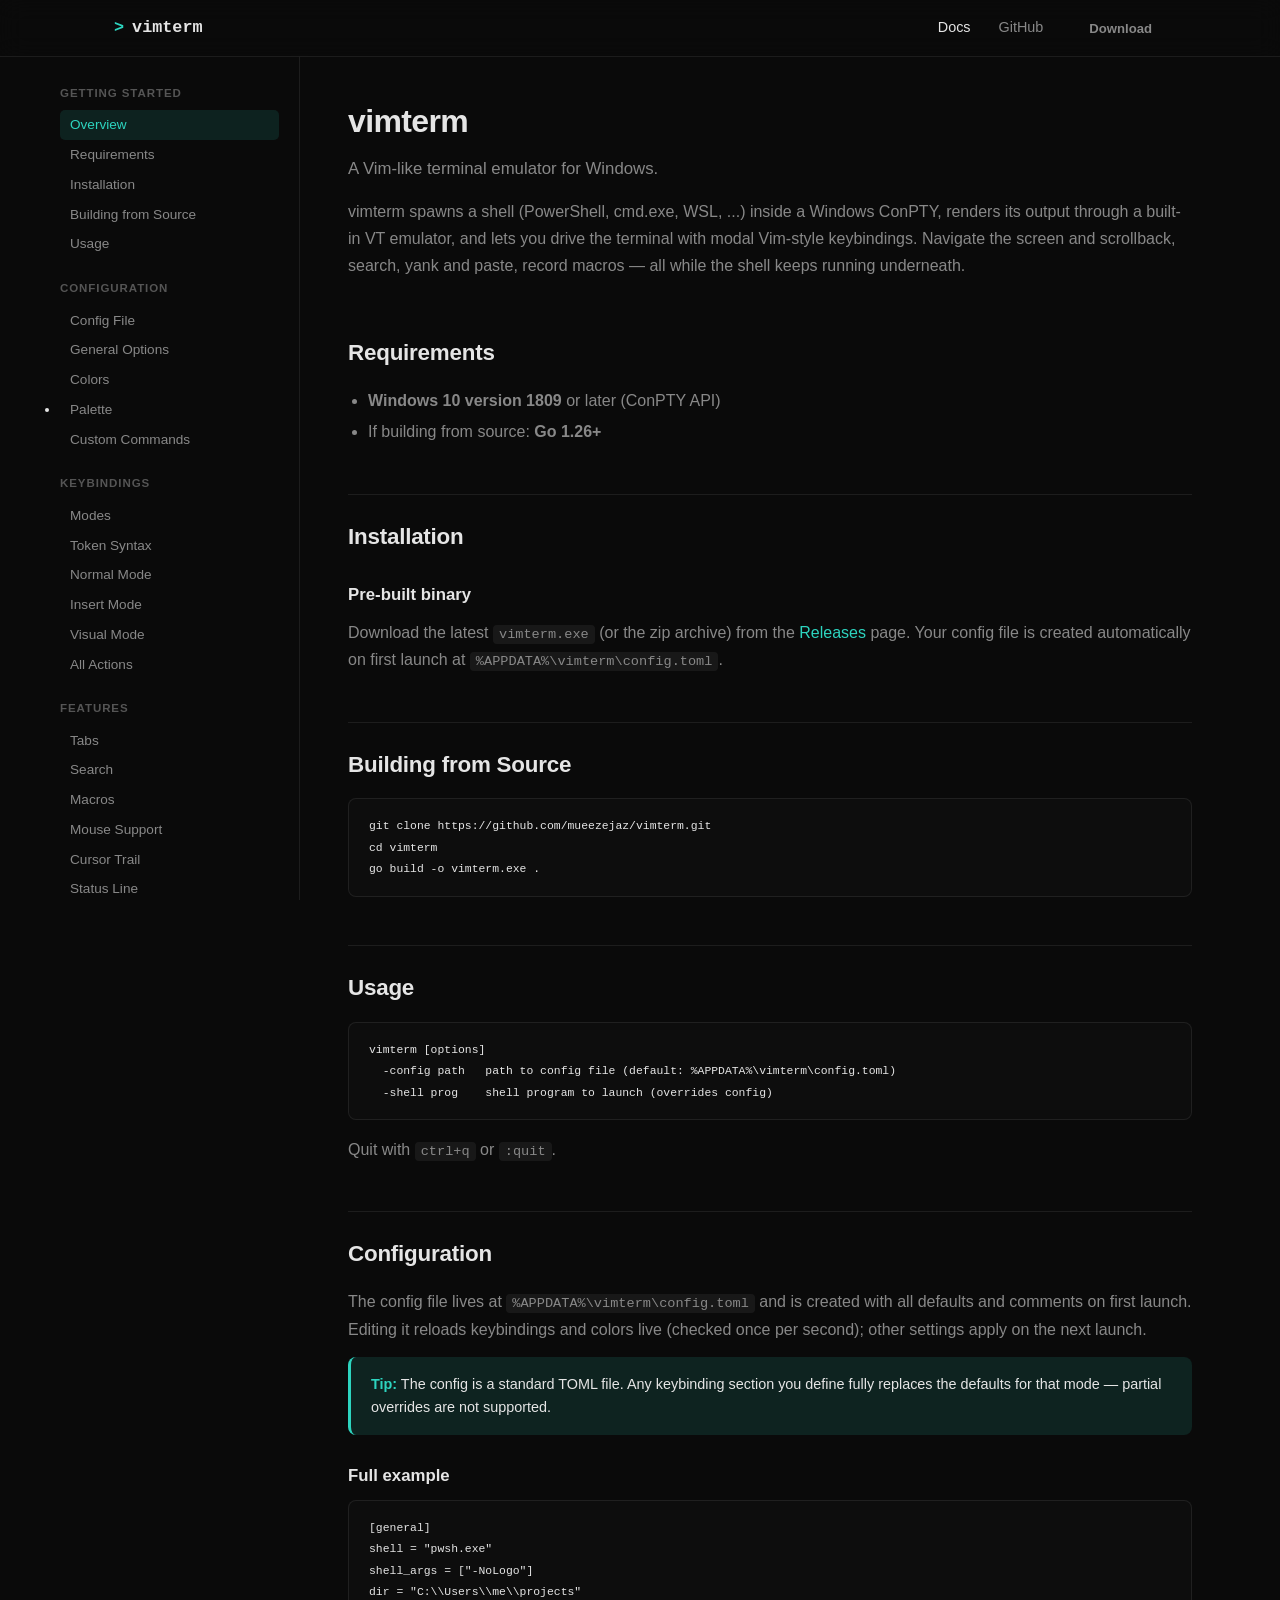
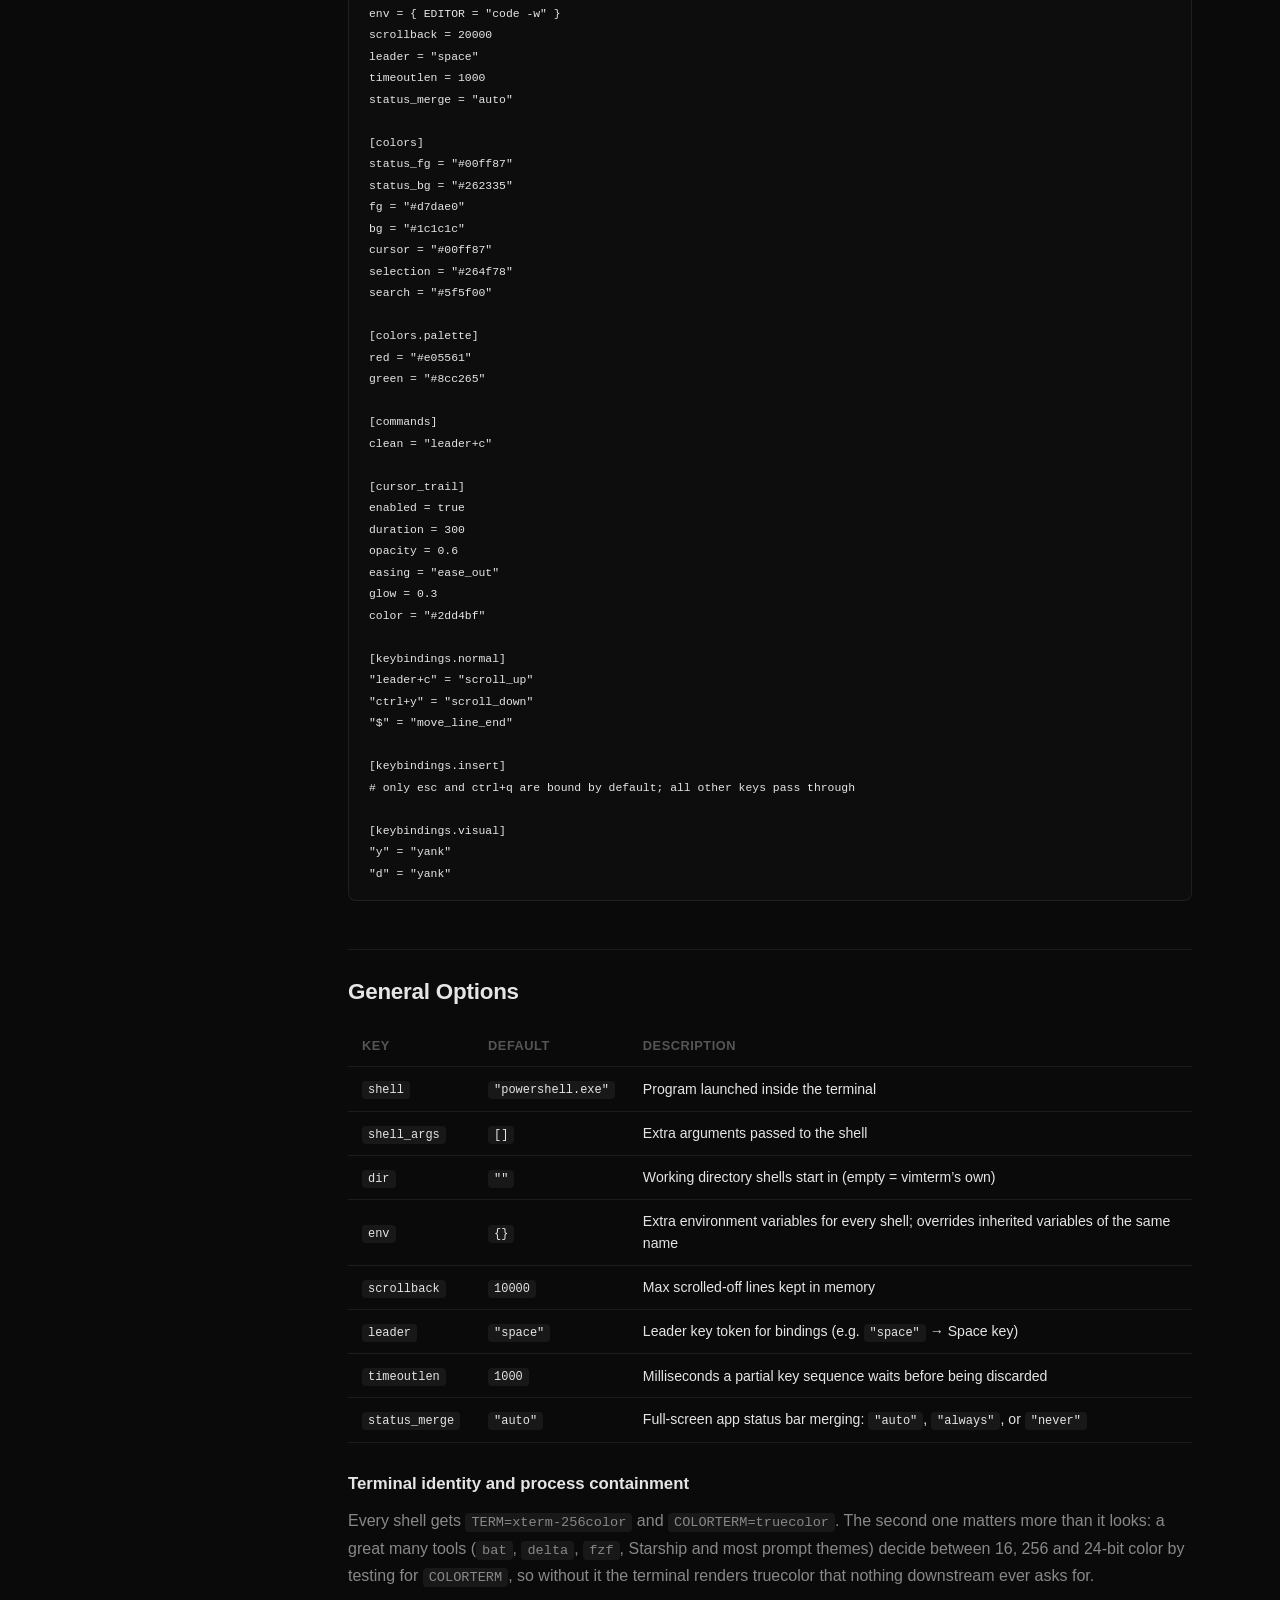
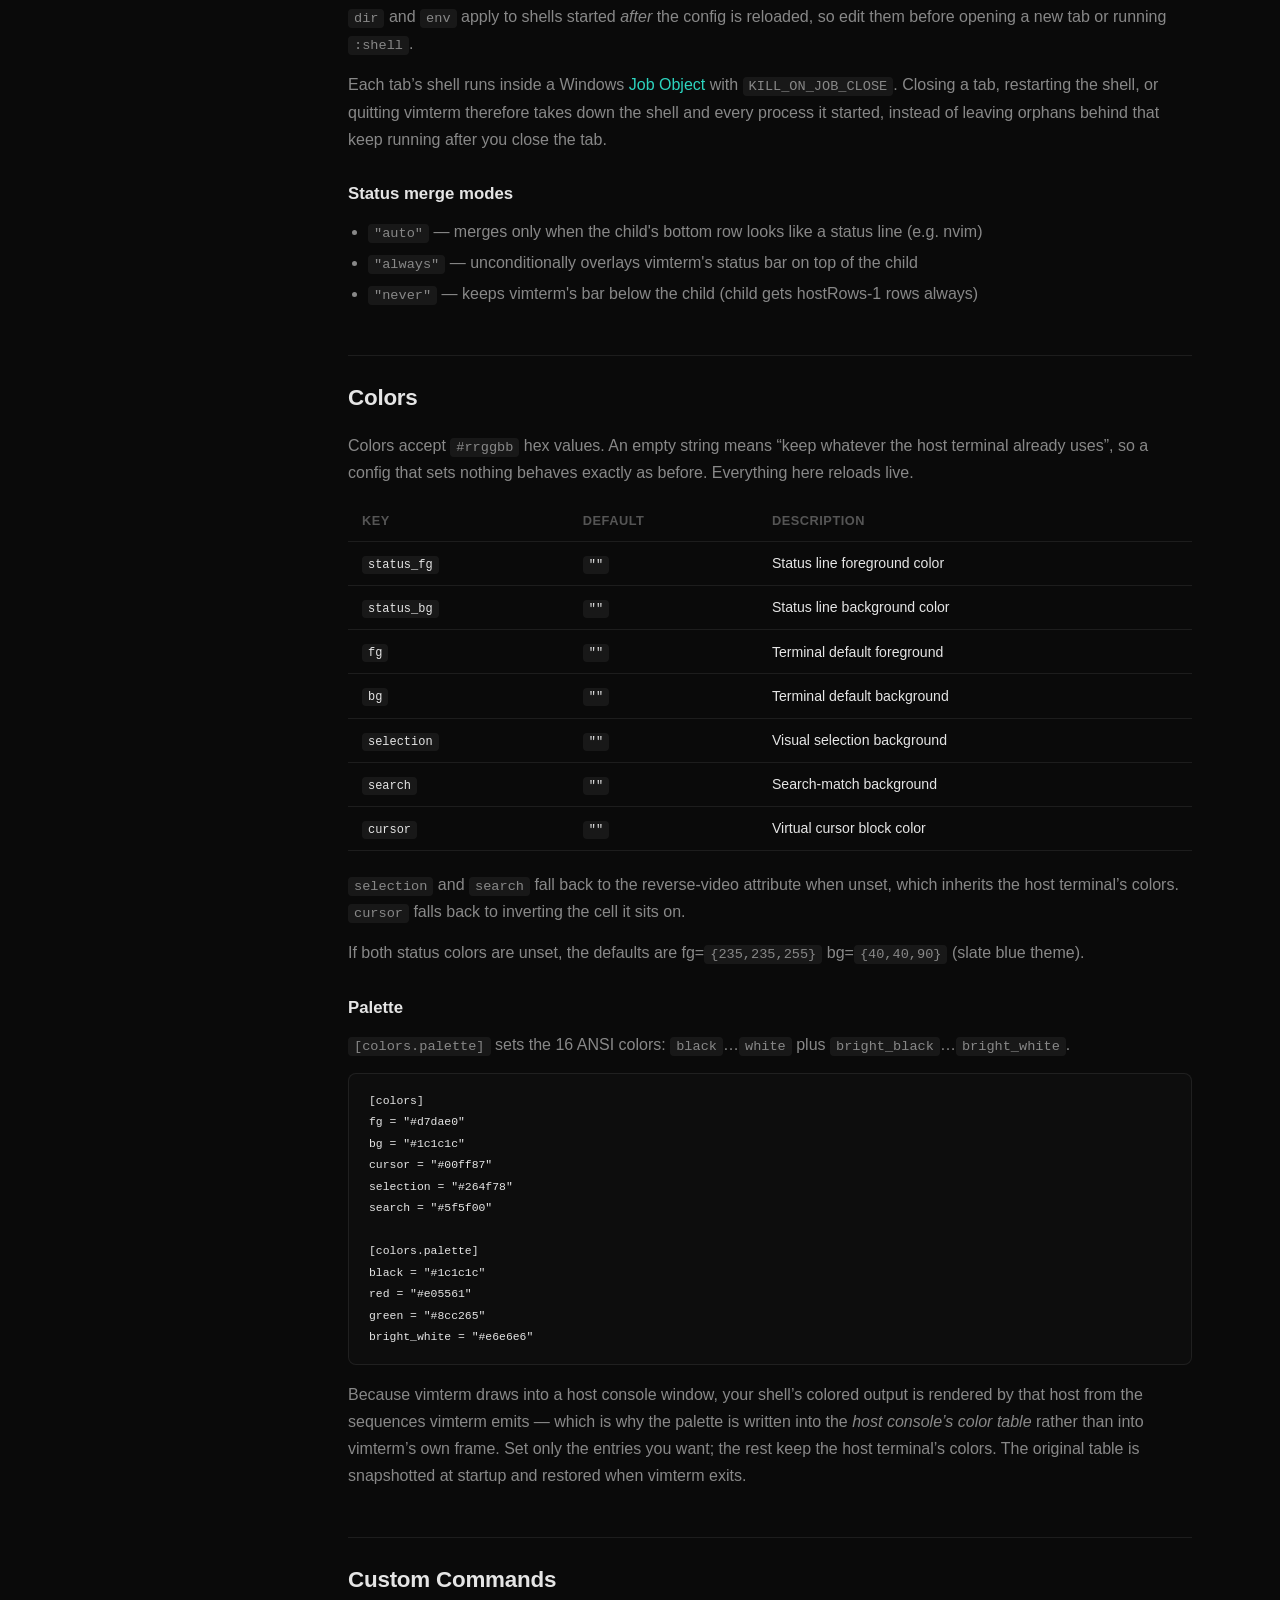
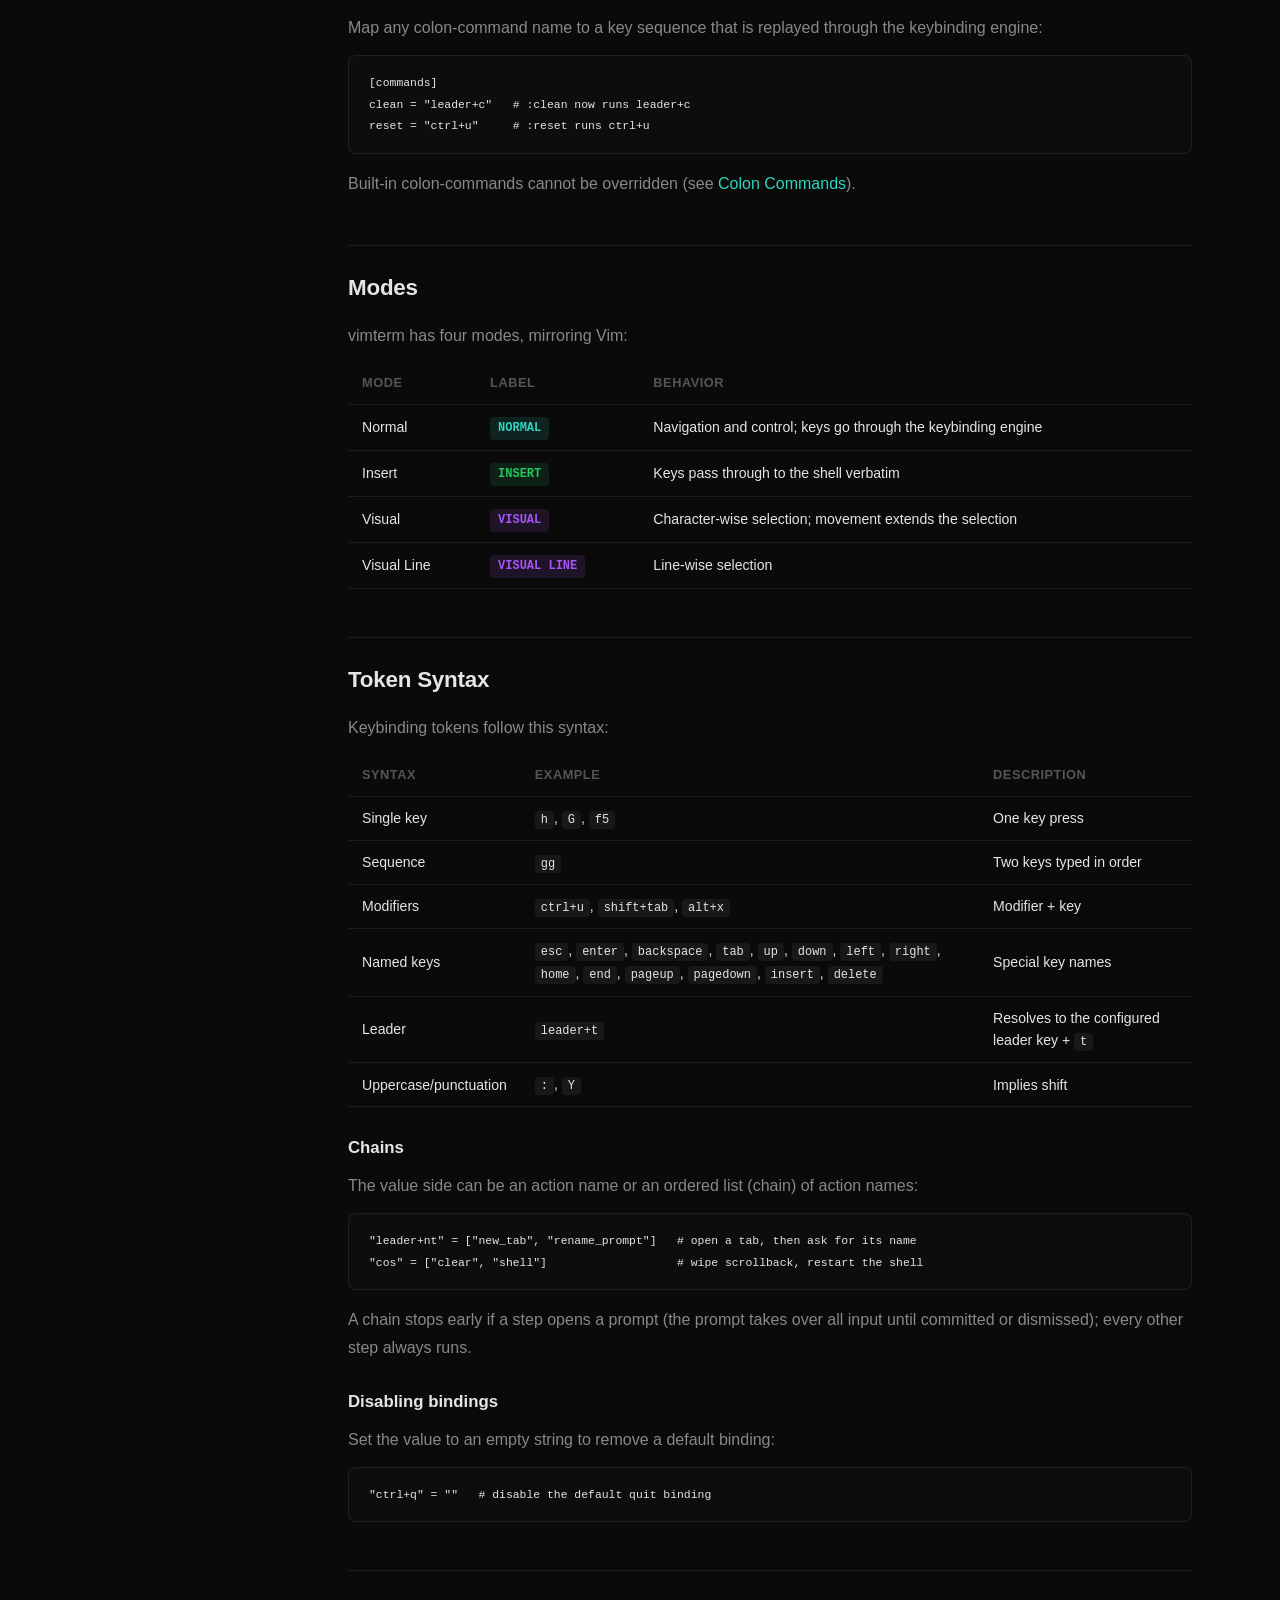
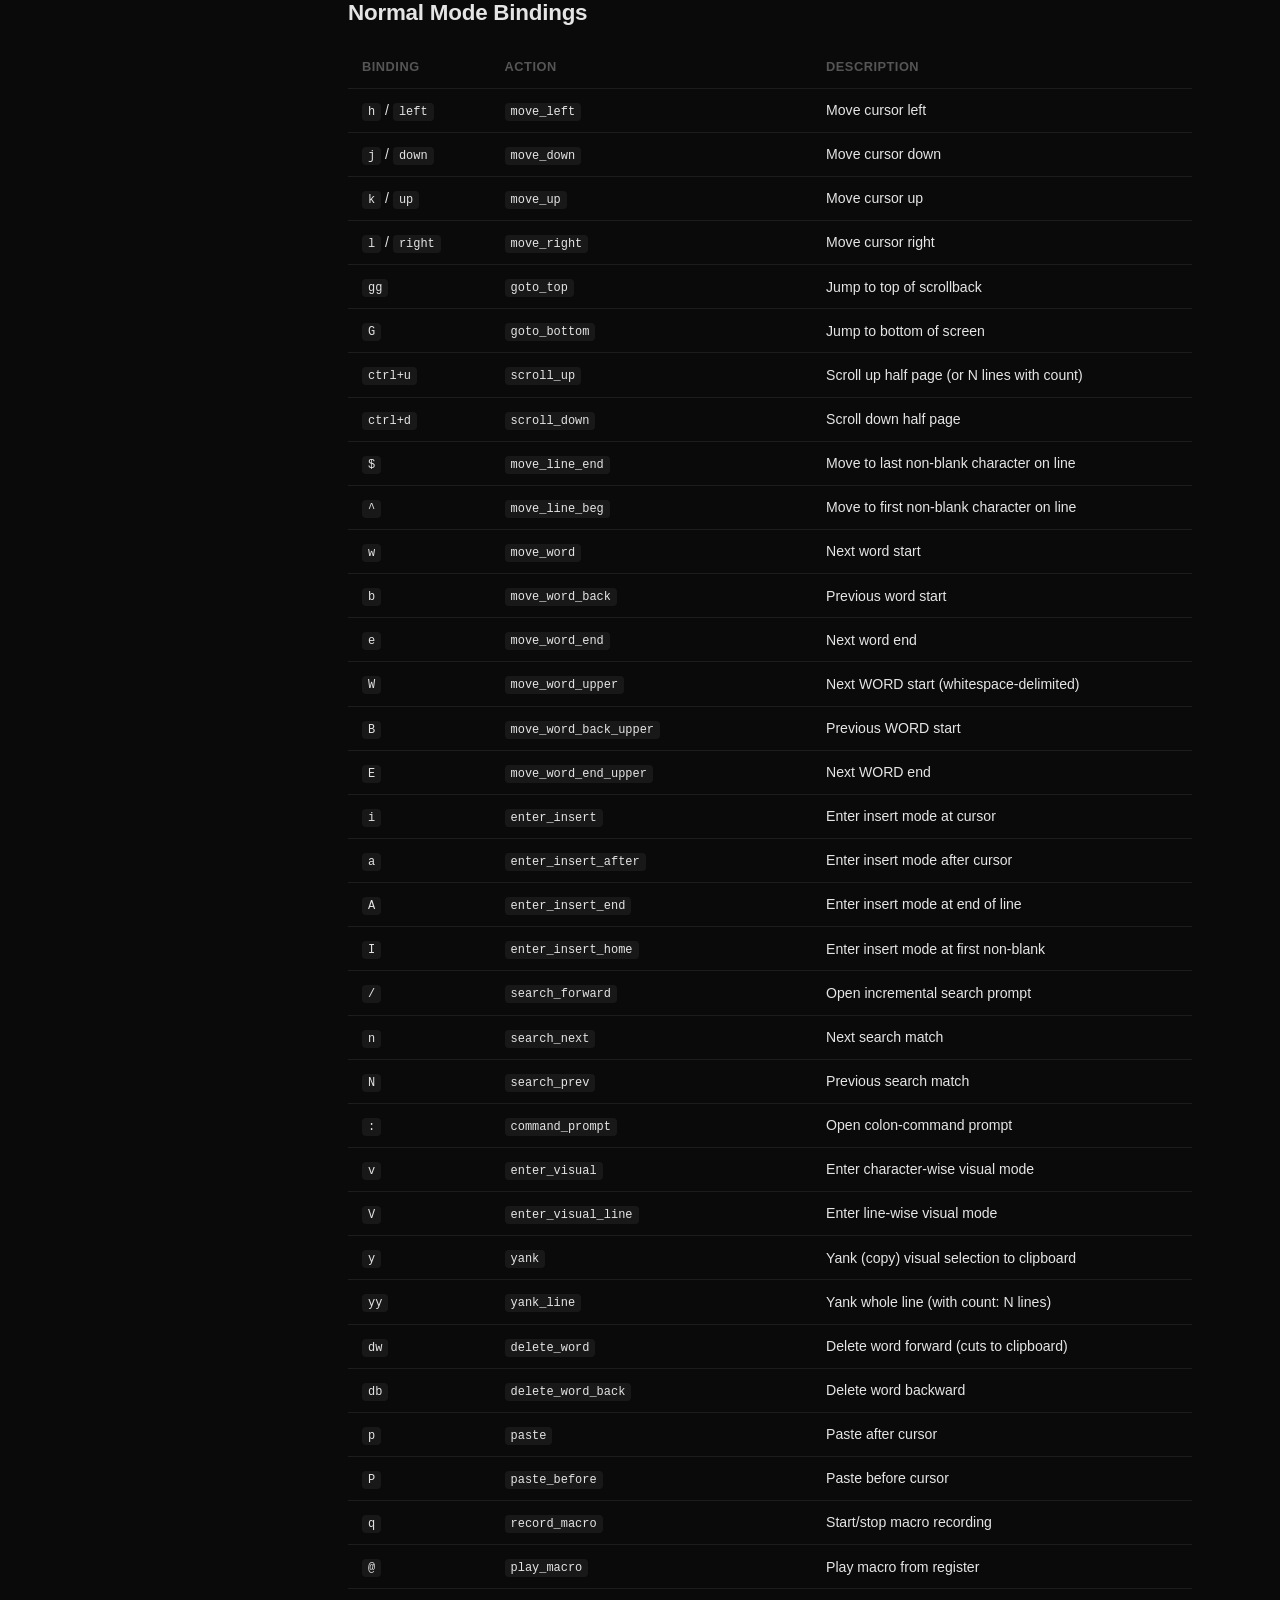
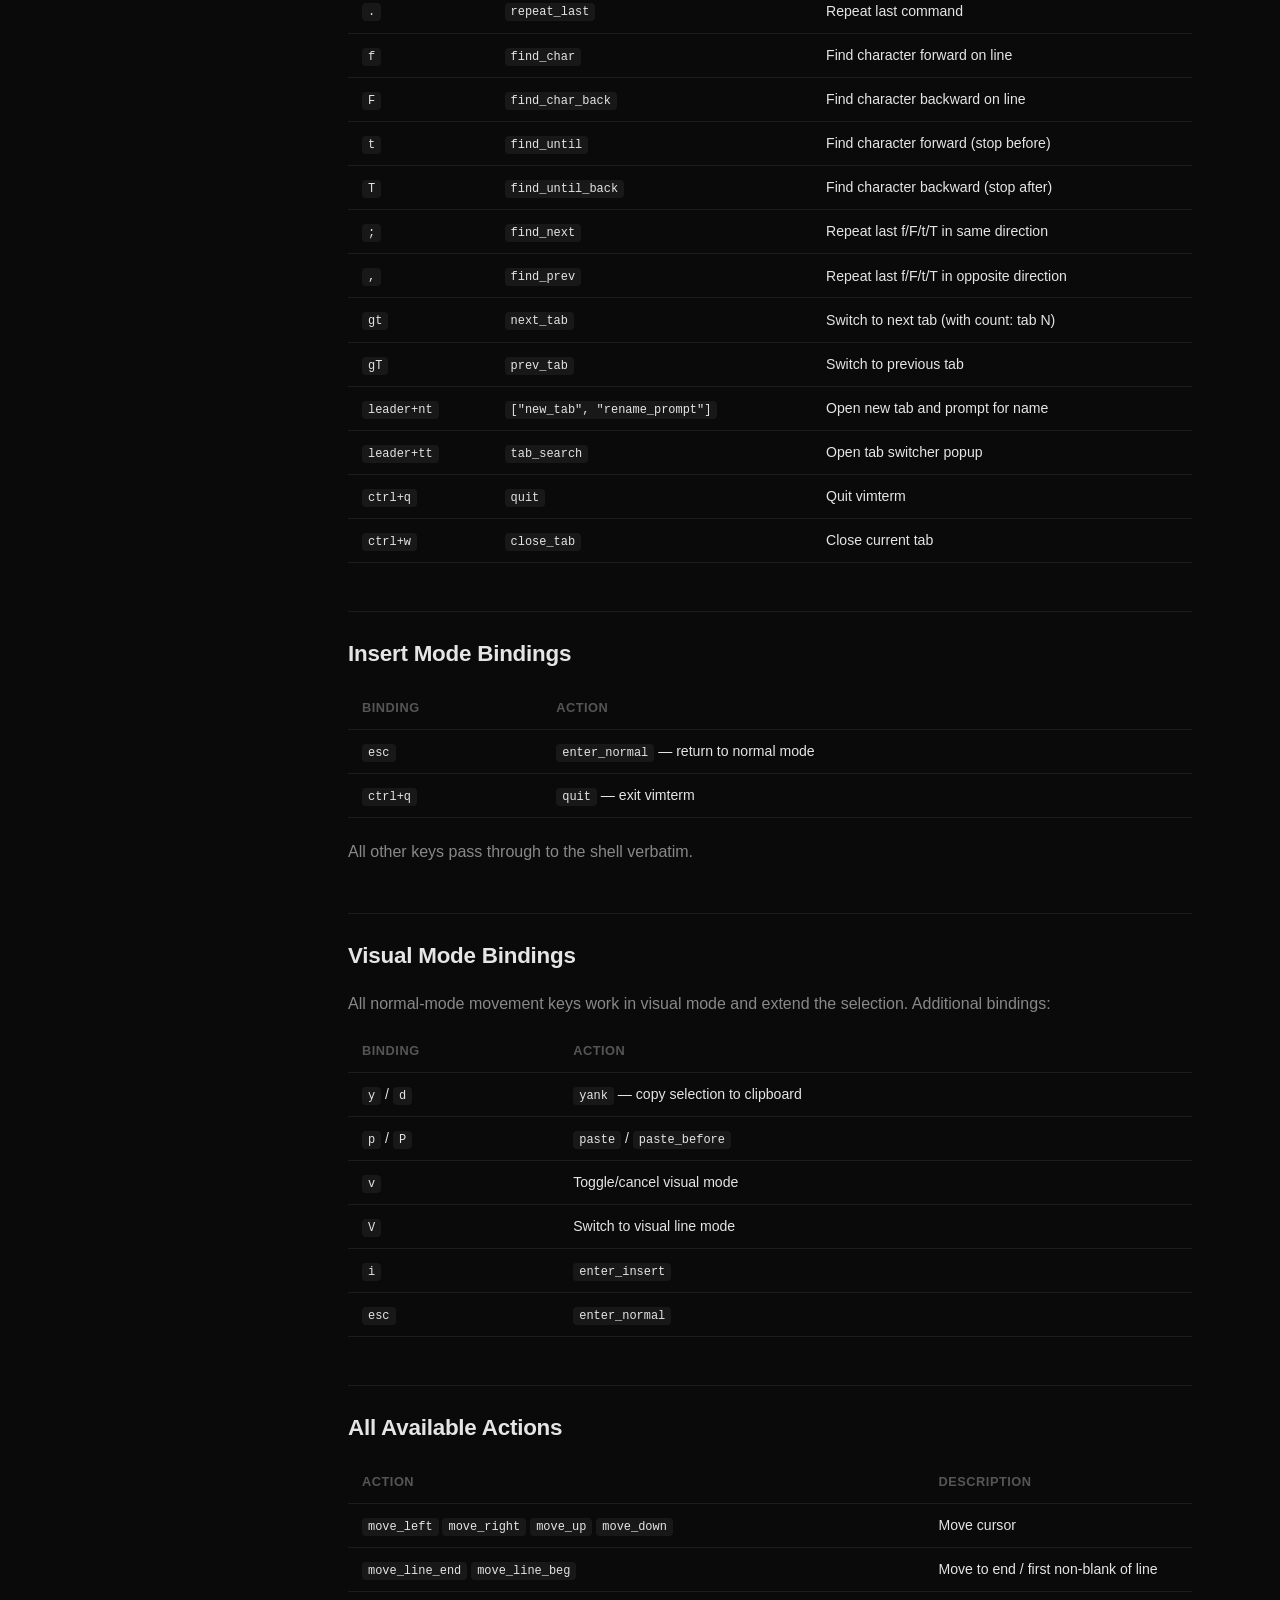
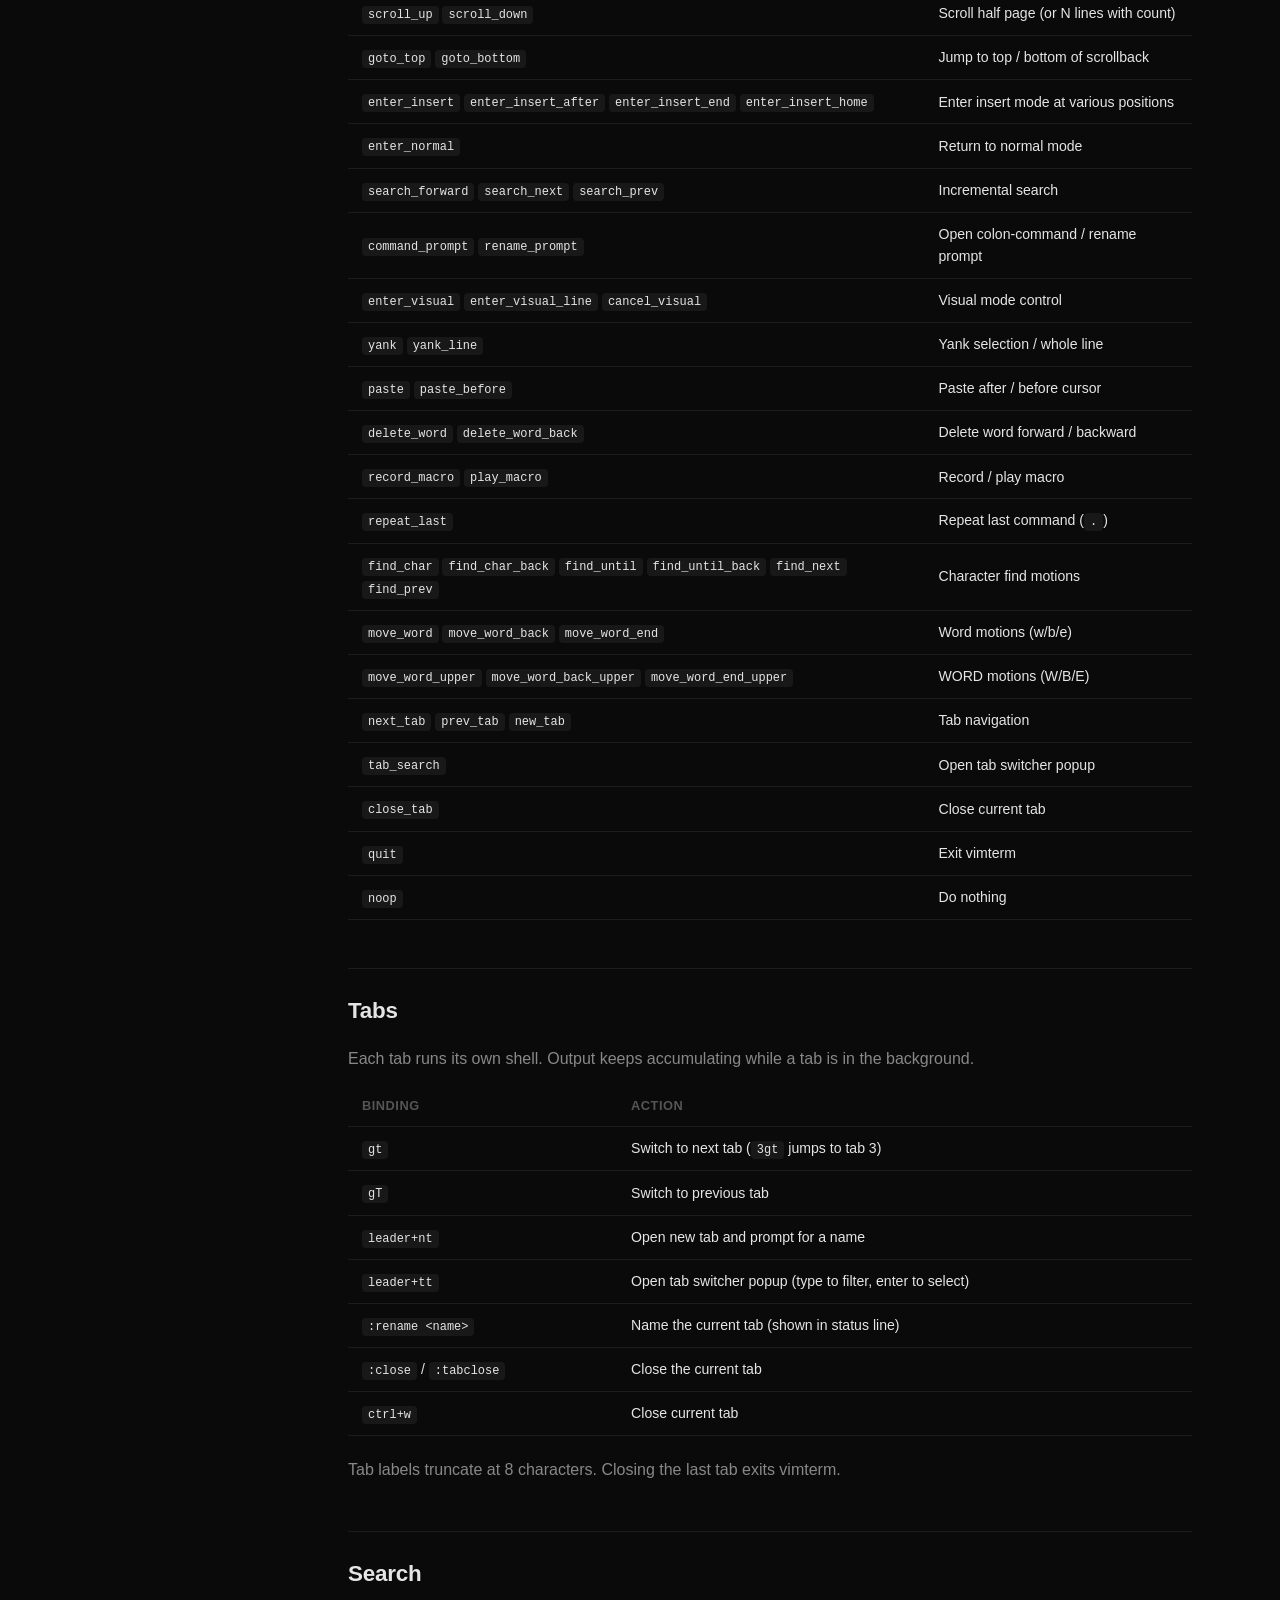
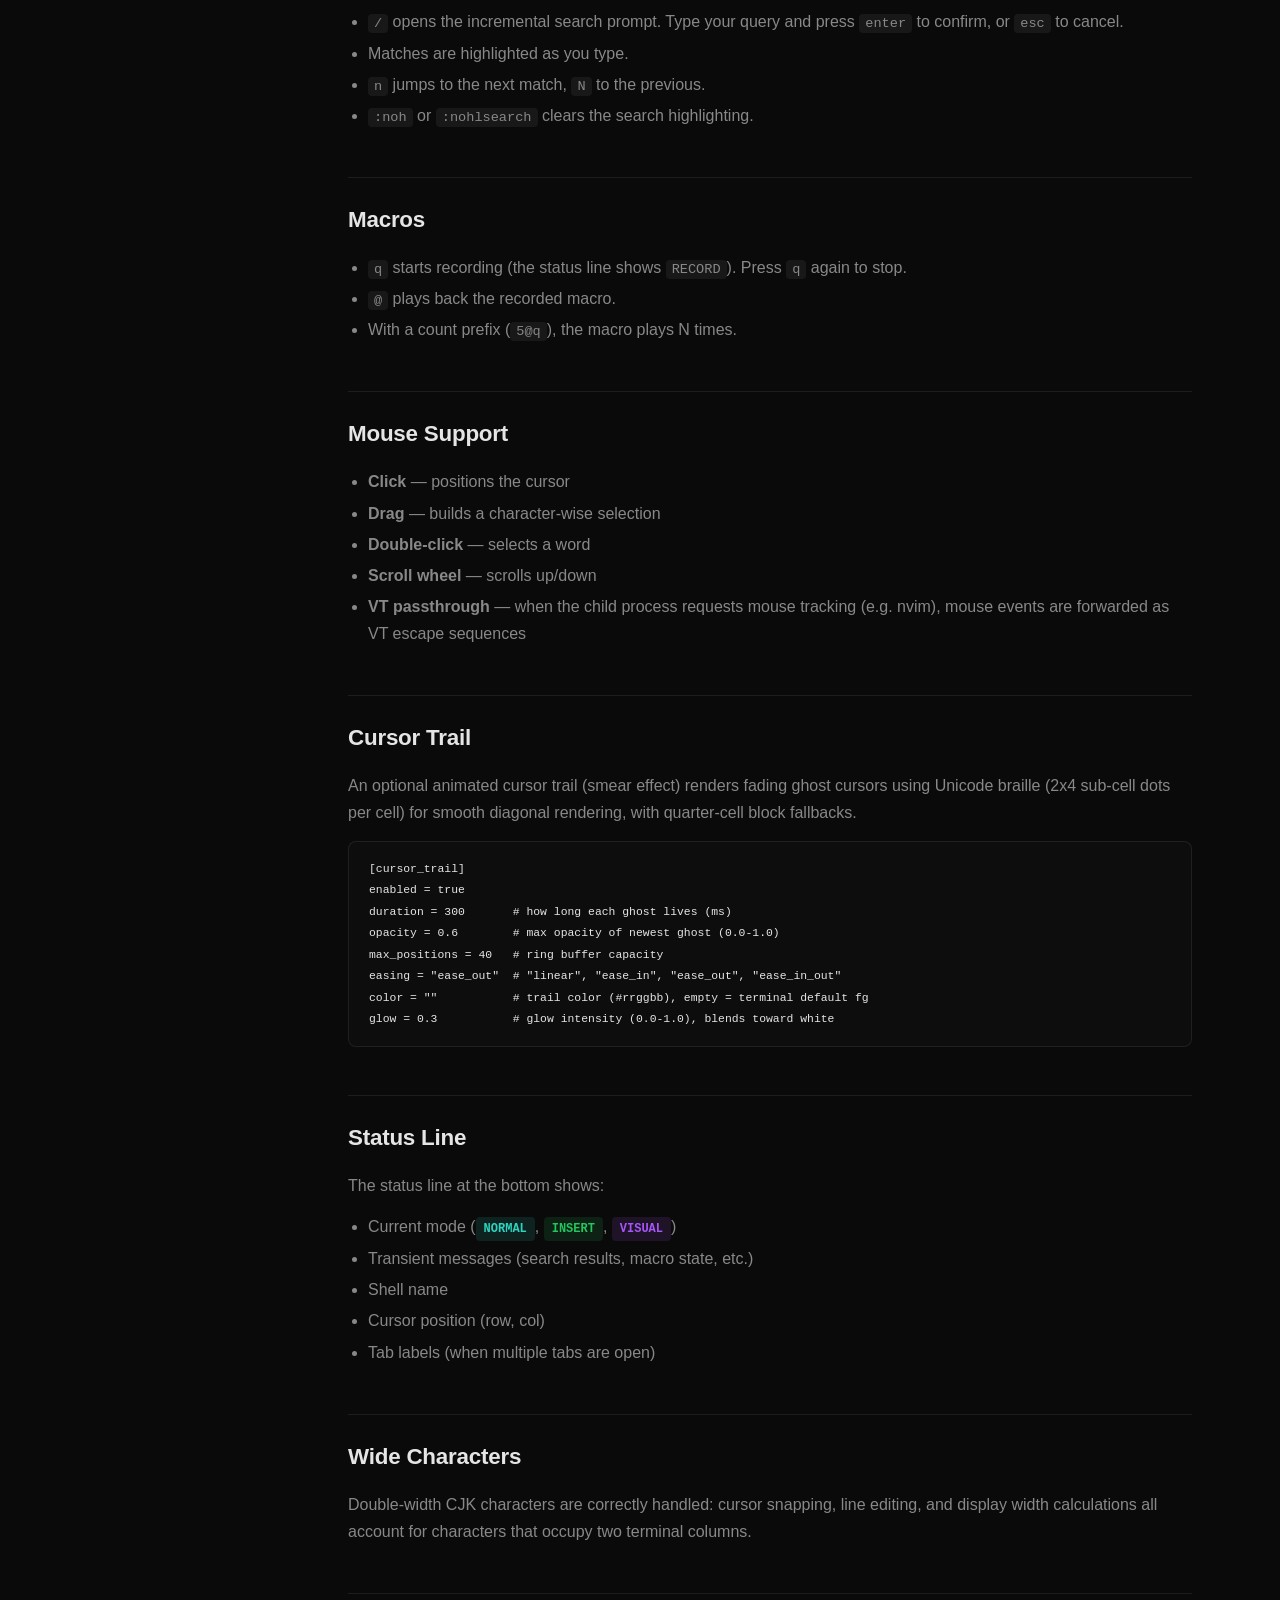
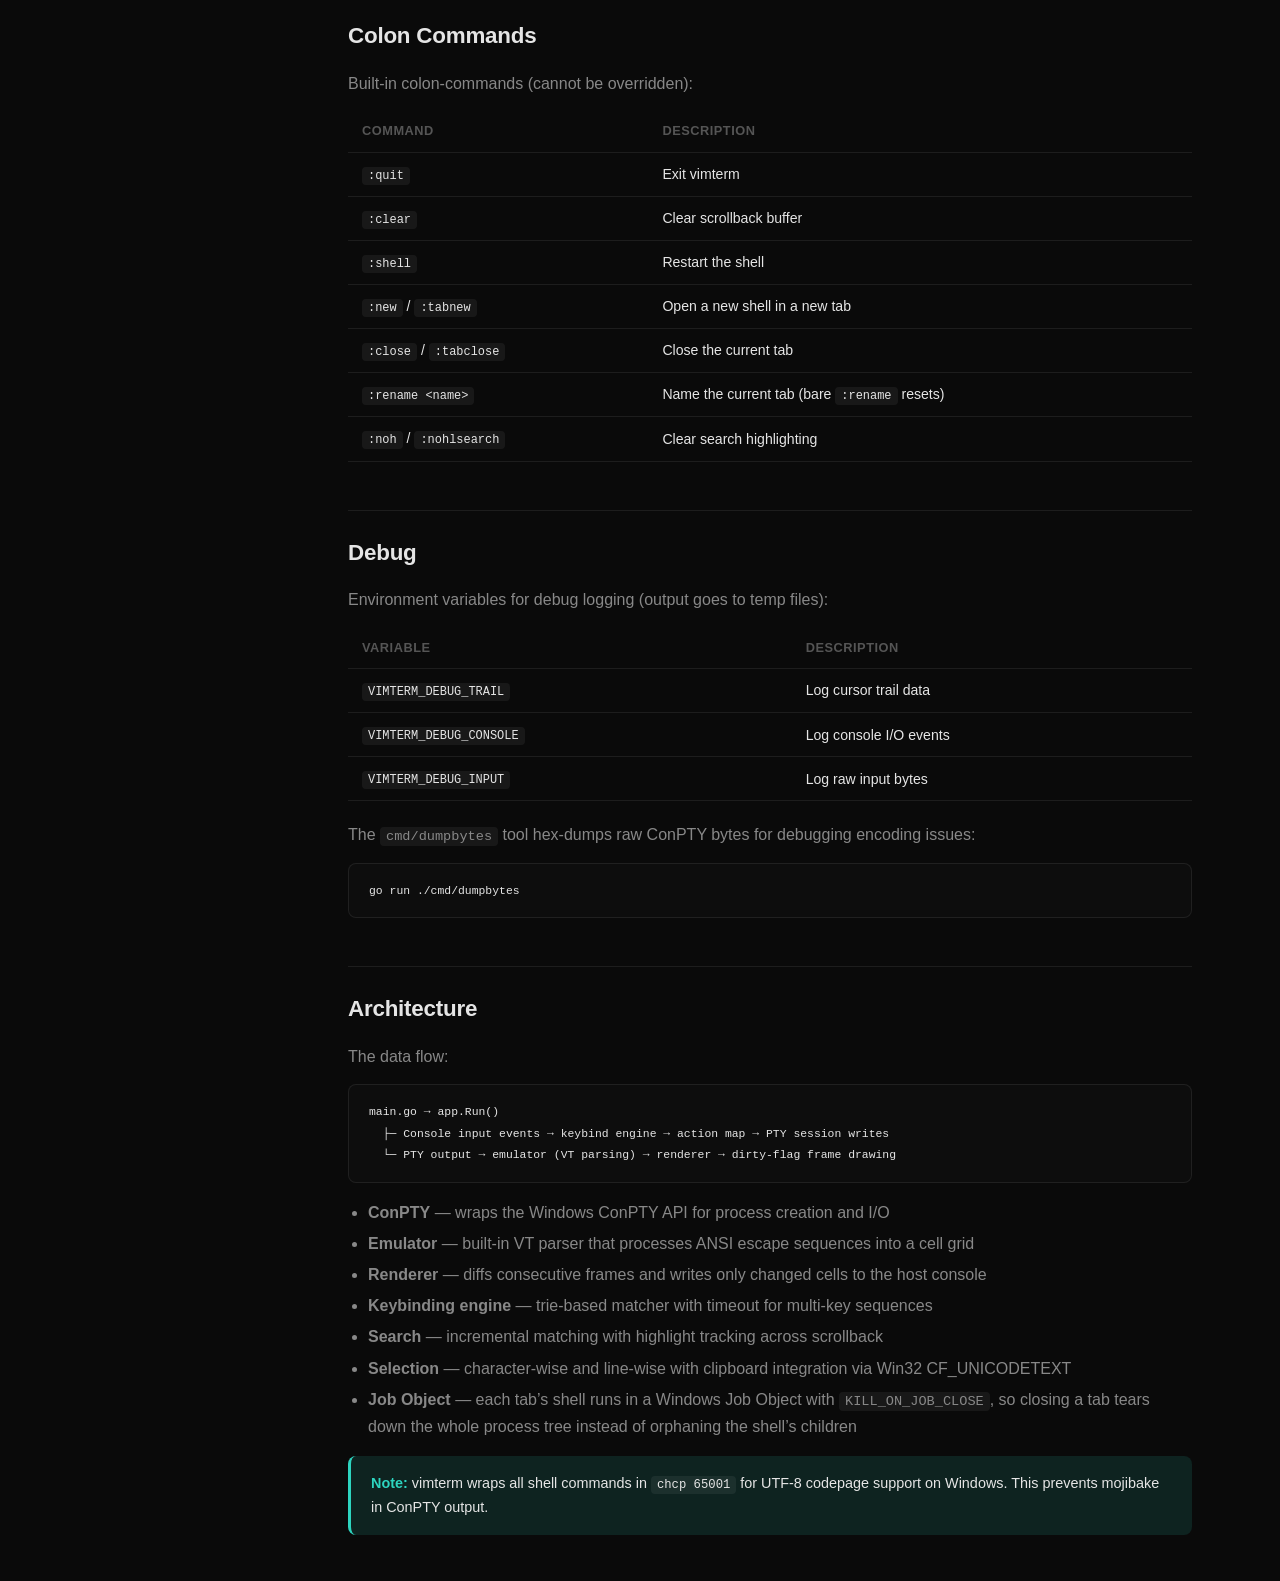
==== commit d29305e8: "app,config,pty: export COLORTERM, add [general] dir and env Spawn set only TERM=xterm-256color. COLO" ====
--- a/docs/docs.html
+++ b/docs/docs.html
@@ -265,6 +265,8 @@
       <pre><code>[general]
 shell = "pwsh.exe"
 shell_args = ["-NoLogo"]
+dir = "C:\\Users\\me\\projects"
+env = { EDITOR = "code -w" }
 scrollback = 20000
 leader = "space"
 timeoutlen = 1000
@@ -312,12 +314,19 @@
         <tbody>
           <tr><td><code>shell</code></td><td><code>"powershell.exe"</code></td><td>Program launched inside the terminal</td></tr>
           <tr><td><code>shell_args</code></td><td><code>[]</code></td><td>Extra arguments passed to the shell</td></tr>
+          <tr><td><code>dir</code></td><td><code>""</code></td><td>Working directory shells start in (empty = vimterm&rsquo;s own)</td></tr>
+          <tr><td><code>env</code></td><td><code>{}</code></td><td>Extra environment variables for every shell; overrides inherited variables of the same name</td></tr>
           <tr><td><code>scrollback</code></td><td><code>10000</code></td><td>Max scrolled-off lines kept in memory</td></tr>
           <tr><td><code>leader</code></td><td><code>"space"</code></td><td>Leader key token for bindings (e.g. <code>"space"</code> → Space key)</td></tr>
           <tr><td><code>timeoutlen</code></td><td><code>1000</code></td><td>Milliseconds a partial key sequence waits before being discarded</td></tr>
           <tr><td><code>status_merge</code></td><td><code>"auto"</code></td><td>Full-screen app status bar merging: <code>"auto"</code>, <code>"always"</code>, or <code>"never"</code></td></tr>
         </tbody>
       </table>
+
+      <h3>Terminal identity and process containment</h3>
+      <p>Every shell gets <code>TERM=xterm-256color</code> and <code>COLORTERM=truecolor</code>. The second one matters more than it looks: a great many tools (<code>bat</code>, <code>delta</code>, <code>fzf</code>, Starship and most prompt themes) decide between 16, 256 and 24-bit color by testing for <code>COLORTERM</code>, so without it the terminal renders truecolor that nothing downstream ever asks for.</p>
+      <p><code>dir</code> and <code>env</code> apply to shells started <em>after</em> the config is reloaded, so edit them before opening a new tab or running <code>:shell</code>.</p>
+      <p>Each tab&rsquo;s shell runs inside a Windows <a href="https://learn.microsoft.com/windows/win32/procthread/job-objects">Job Object</a> with <code>KILL_ON_JOB_CLOSE</code>. Closing a tab, restarting the shell, or quitting vimterm therefore takes down the shell and every process it started, instead of leaving orphans behind that keep running after you close the tab.</p>
 
       <h3>Status merge modes</h3>
       <ul>
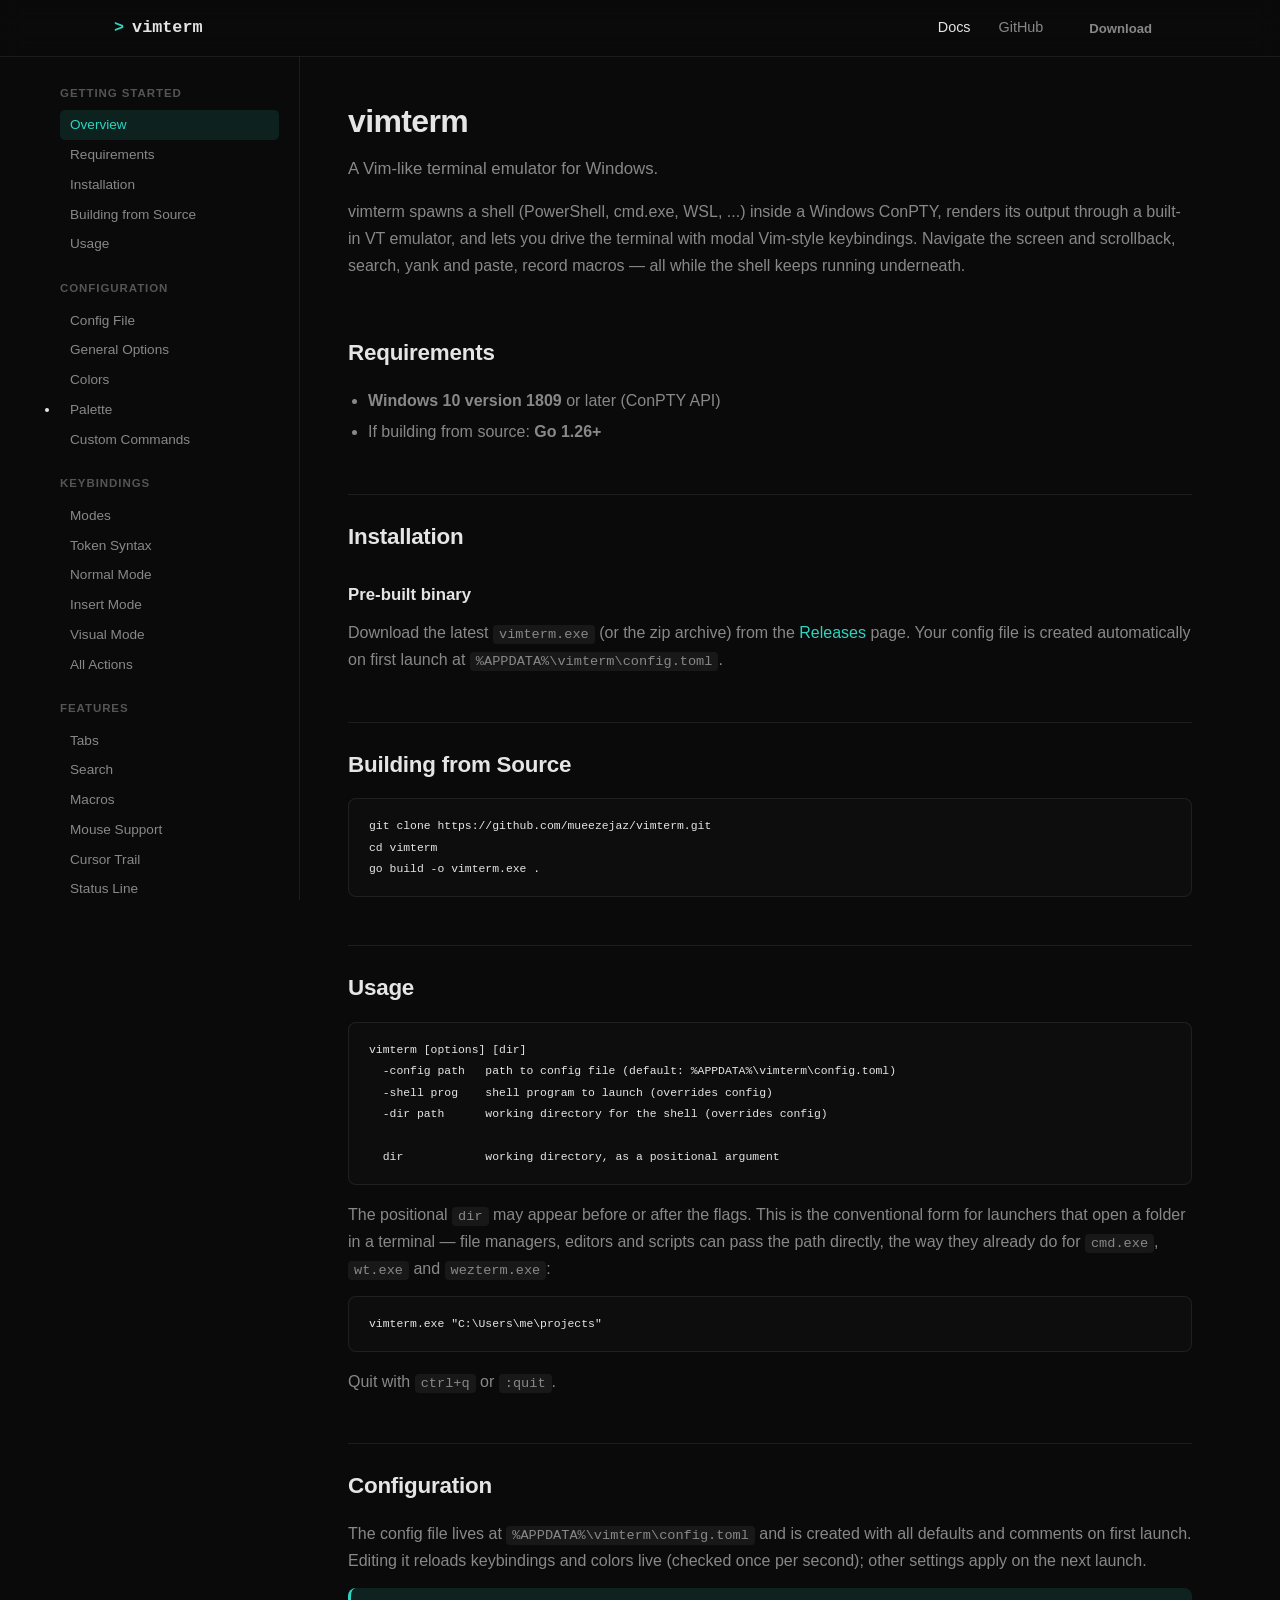
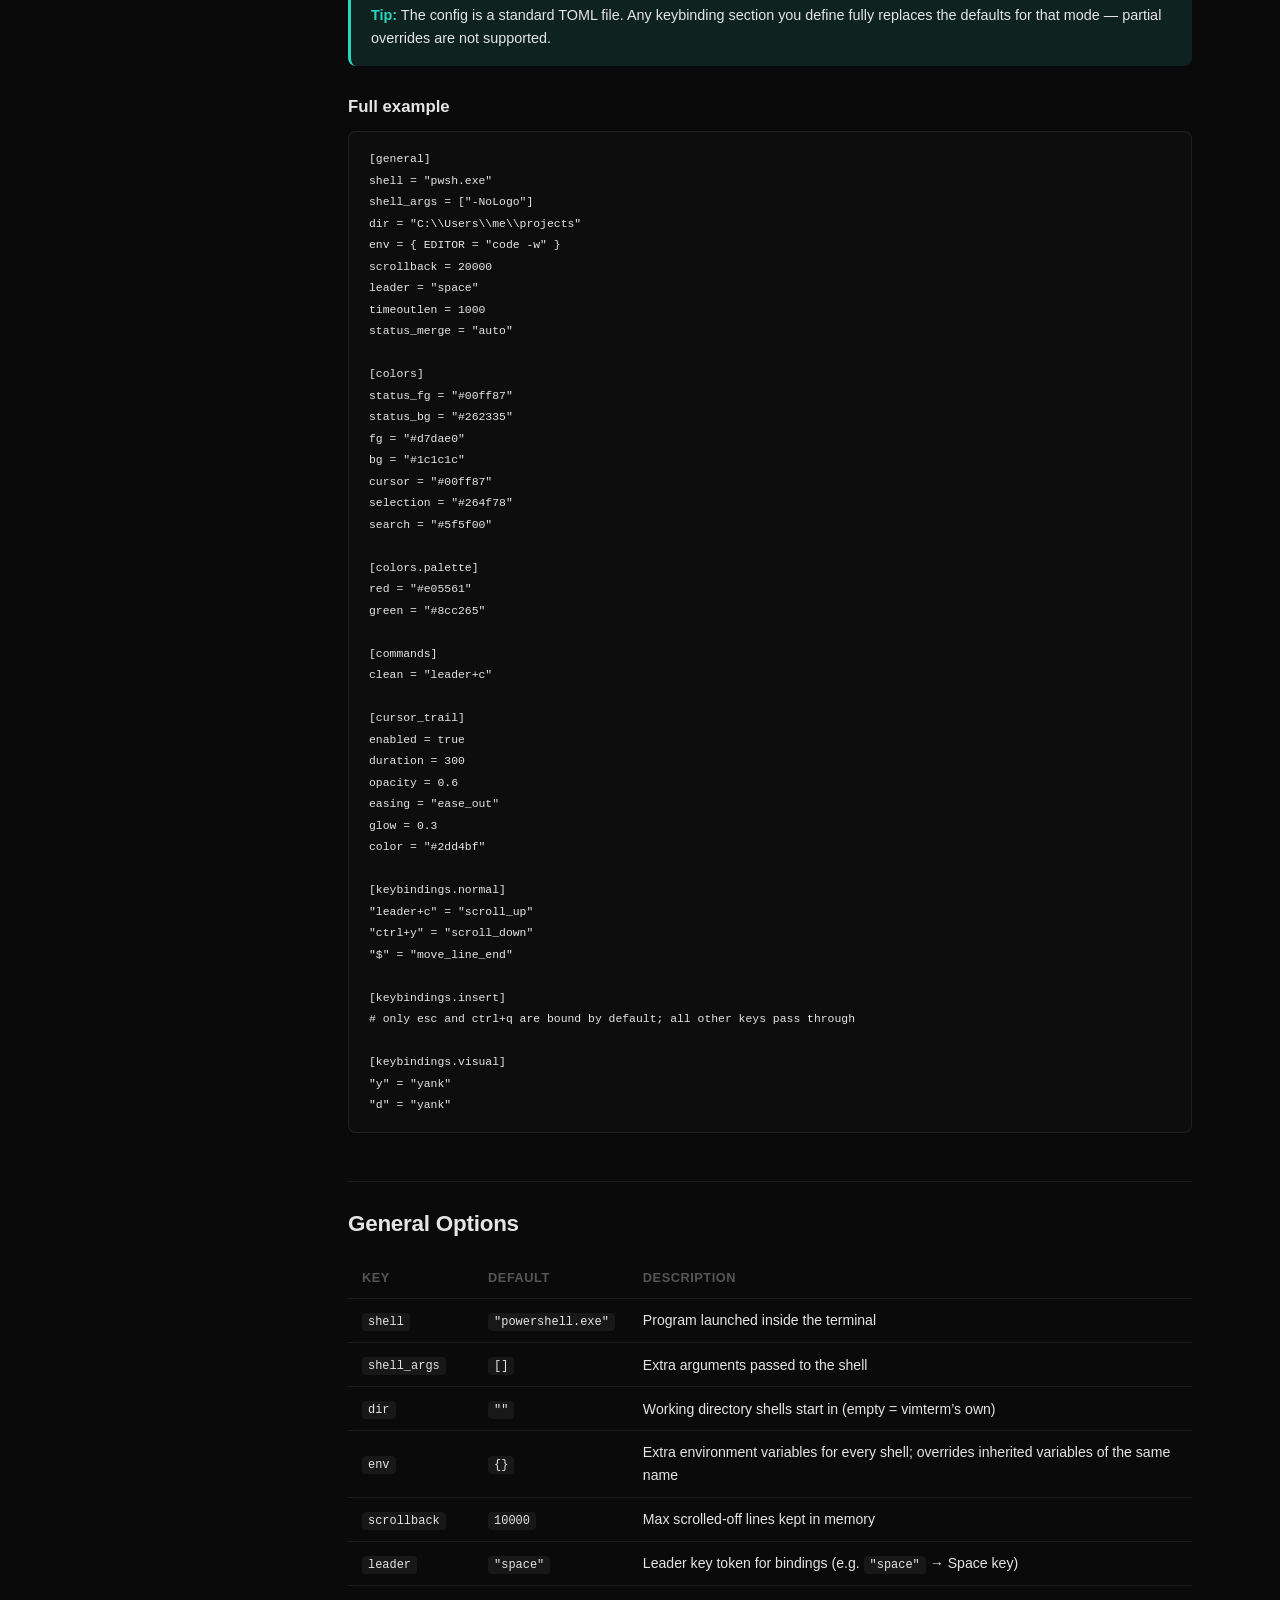
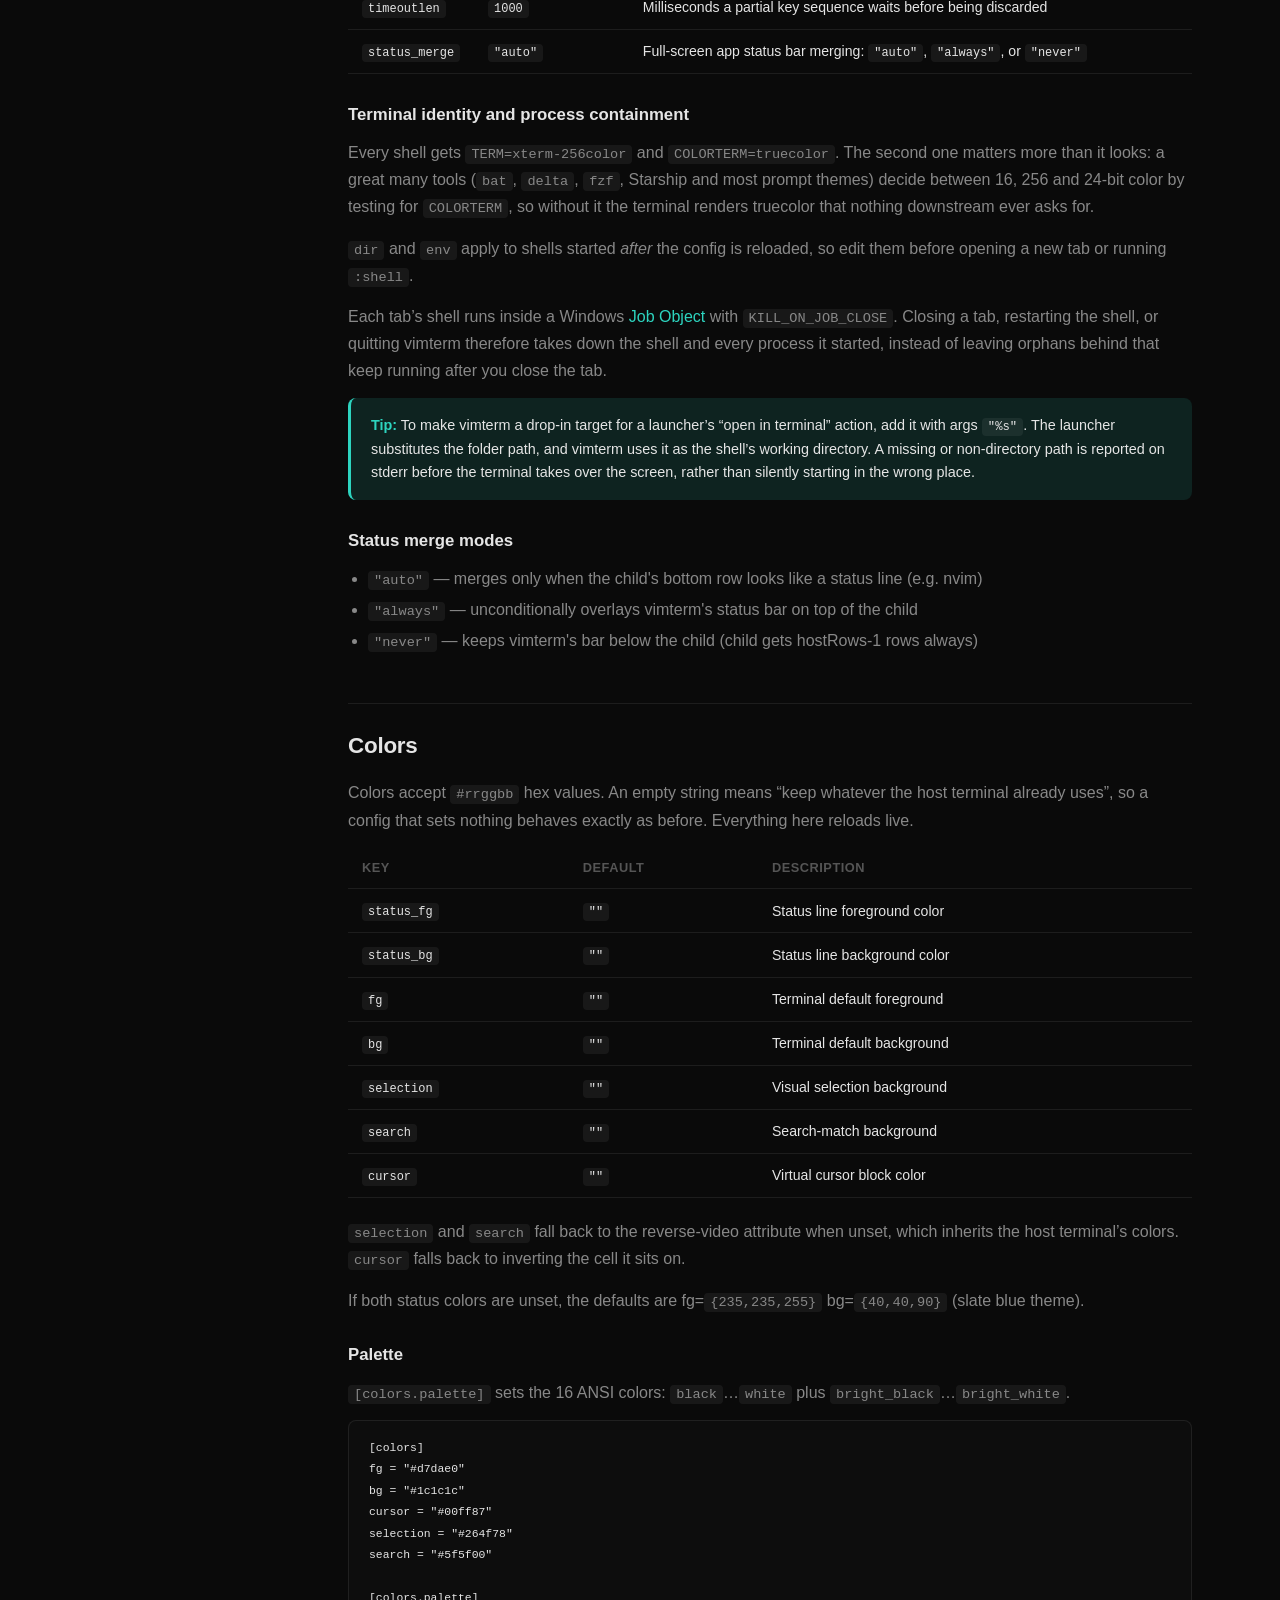
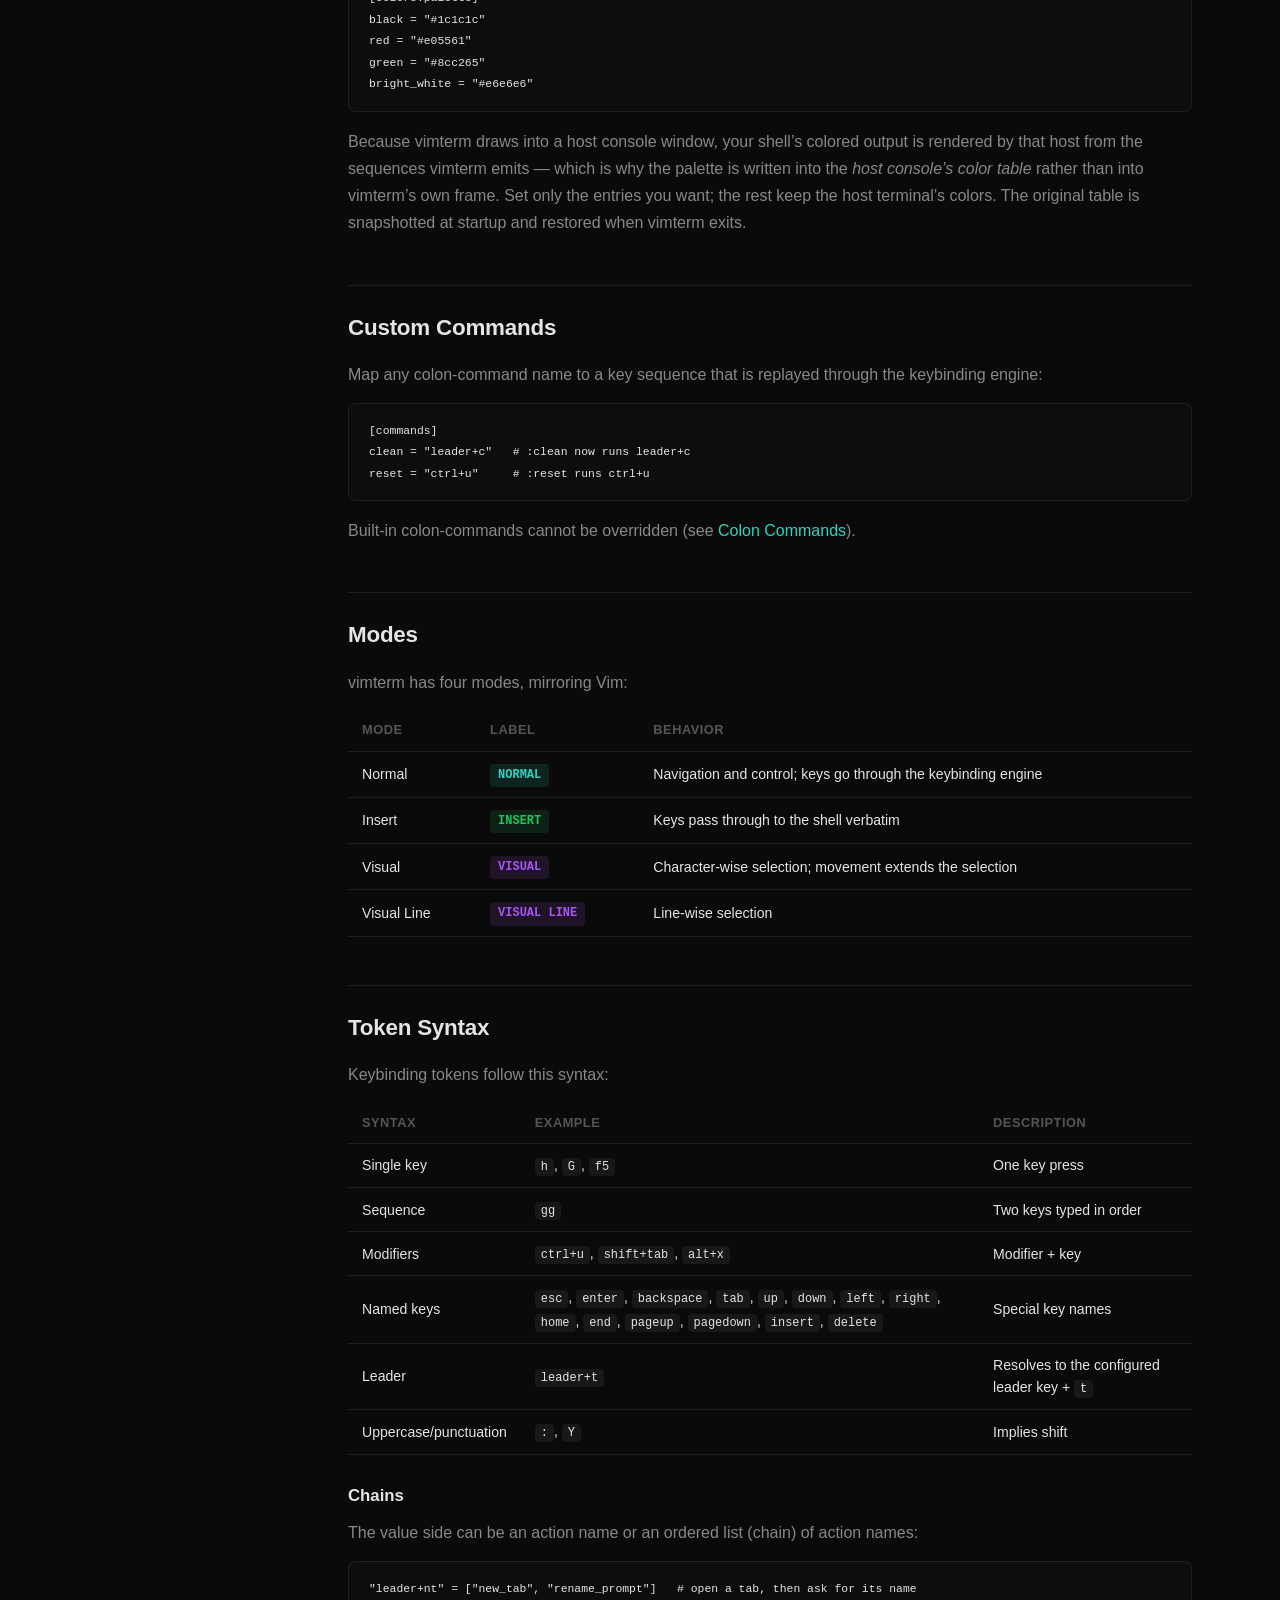
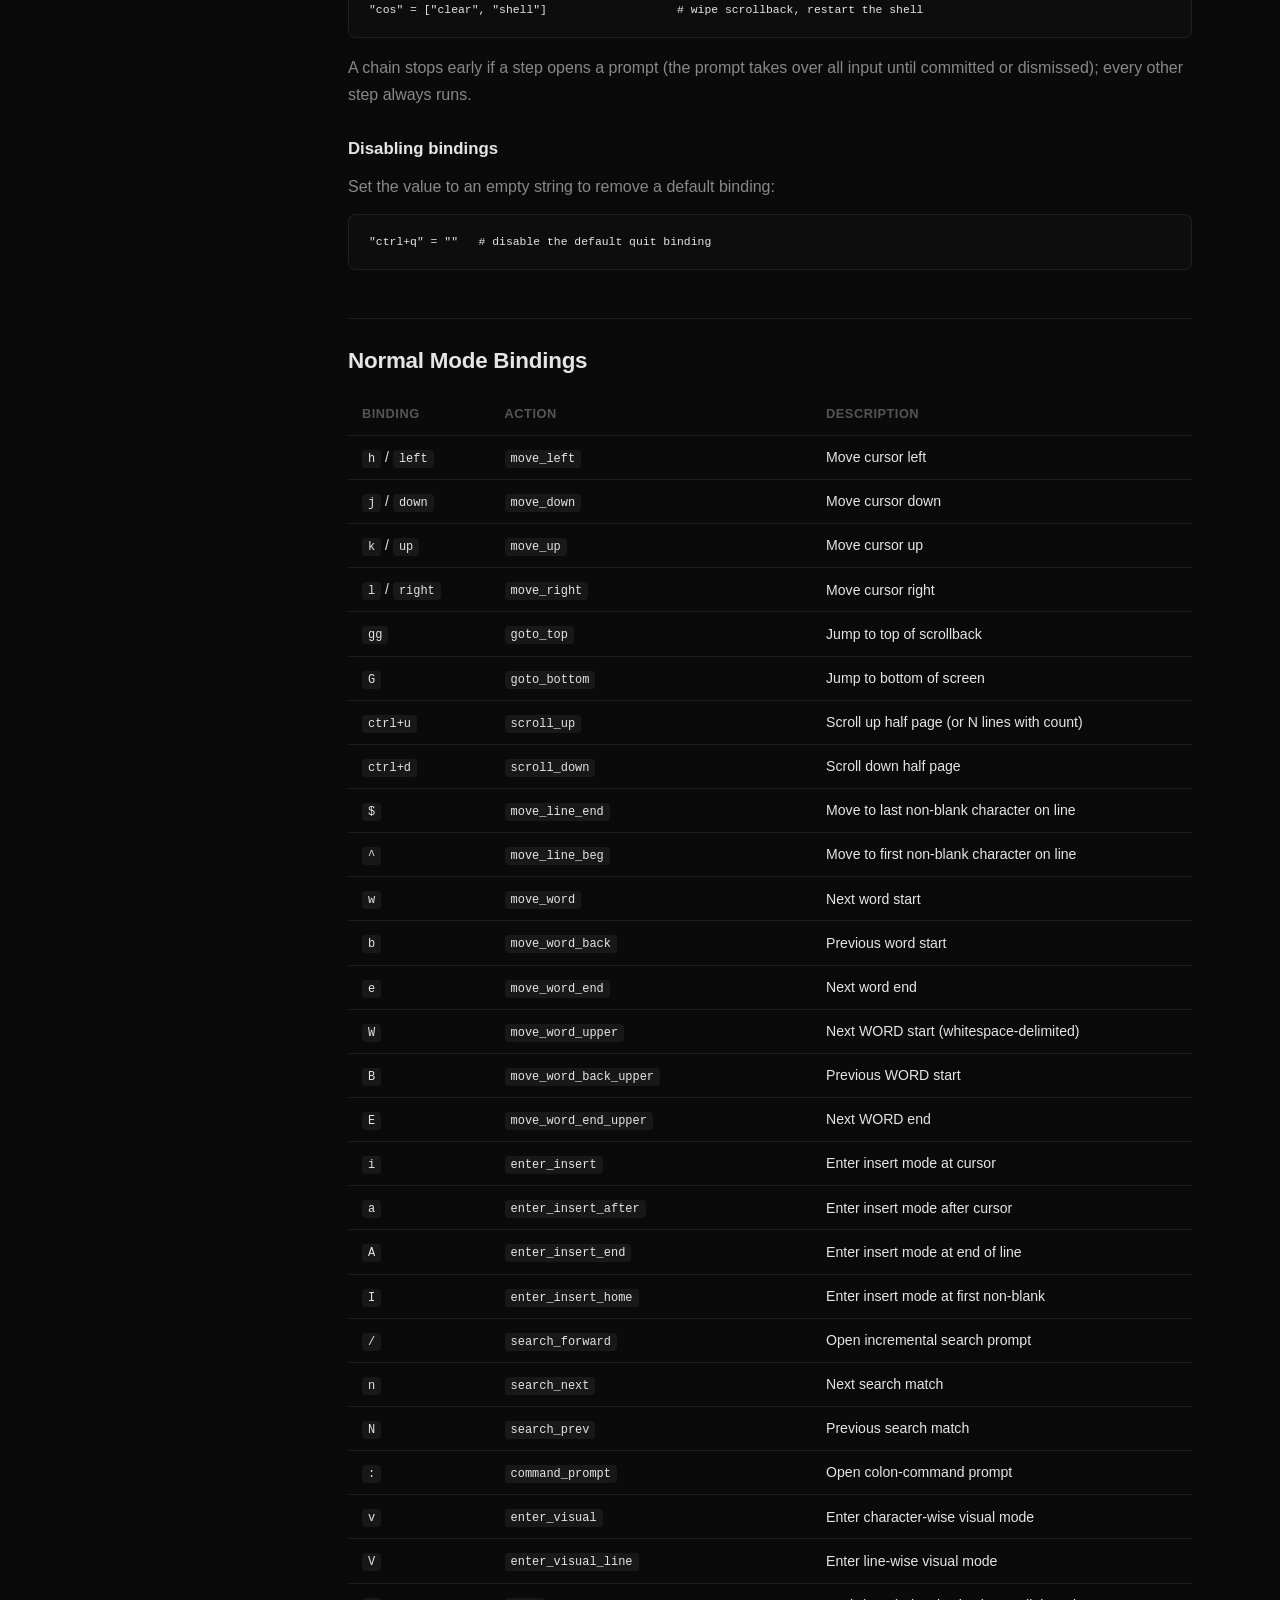
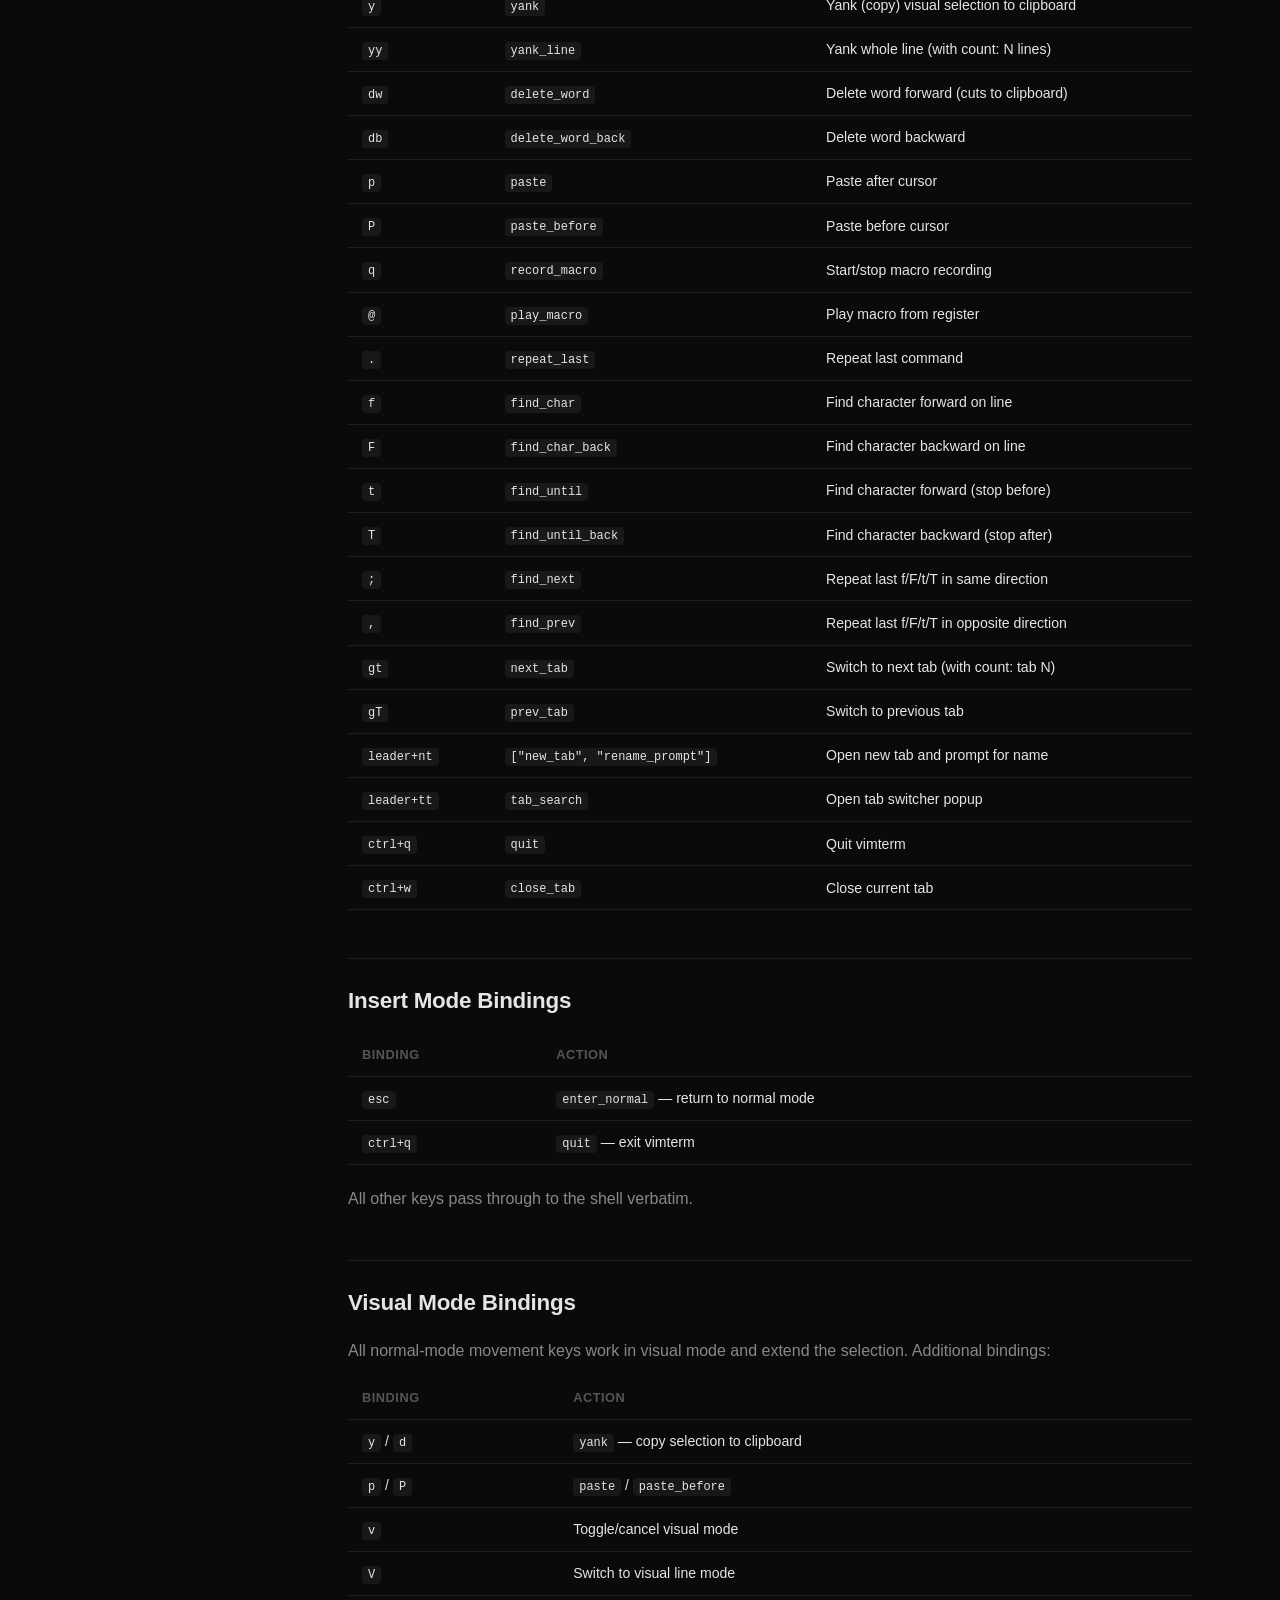
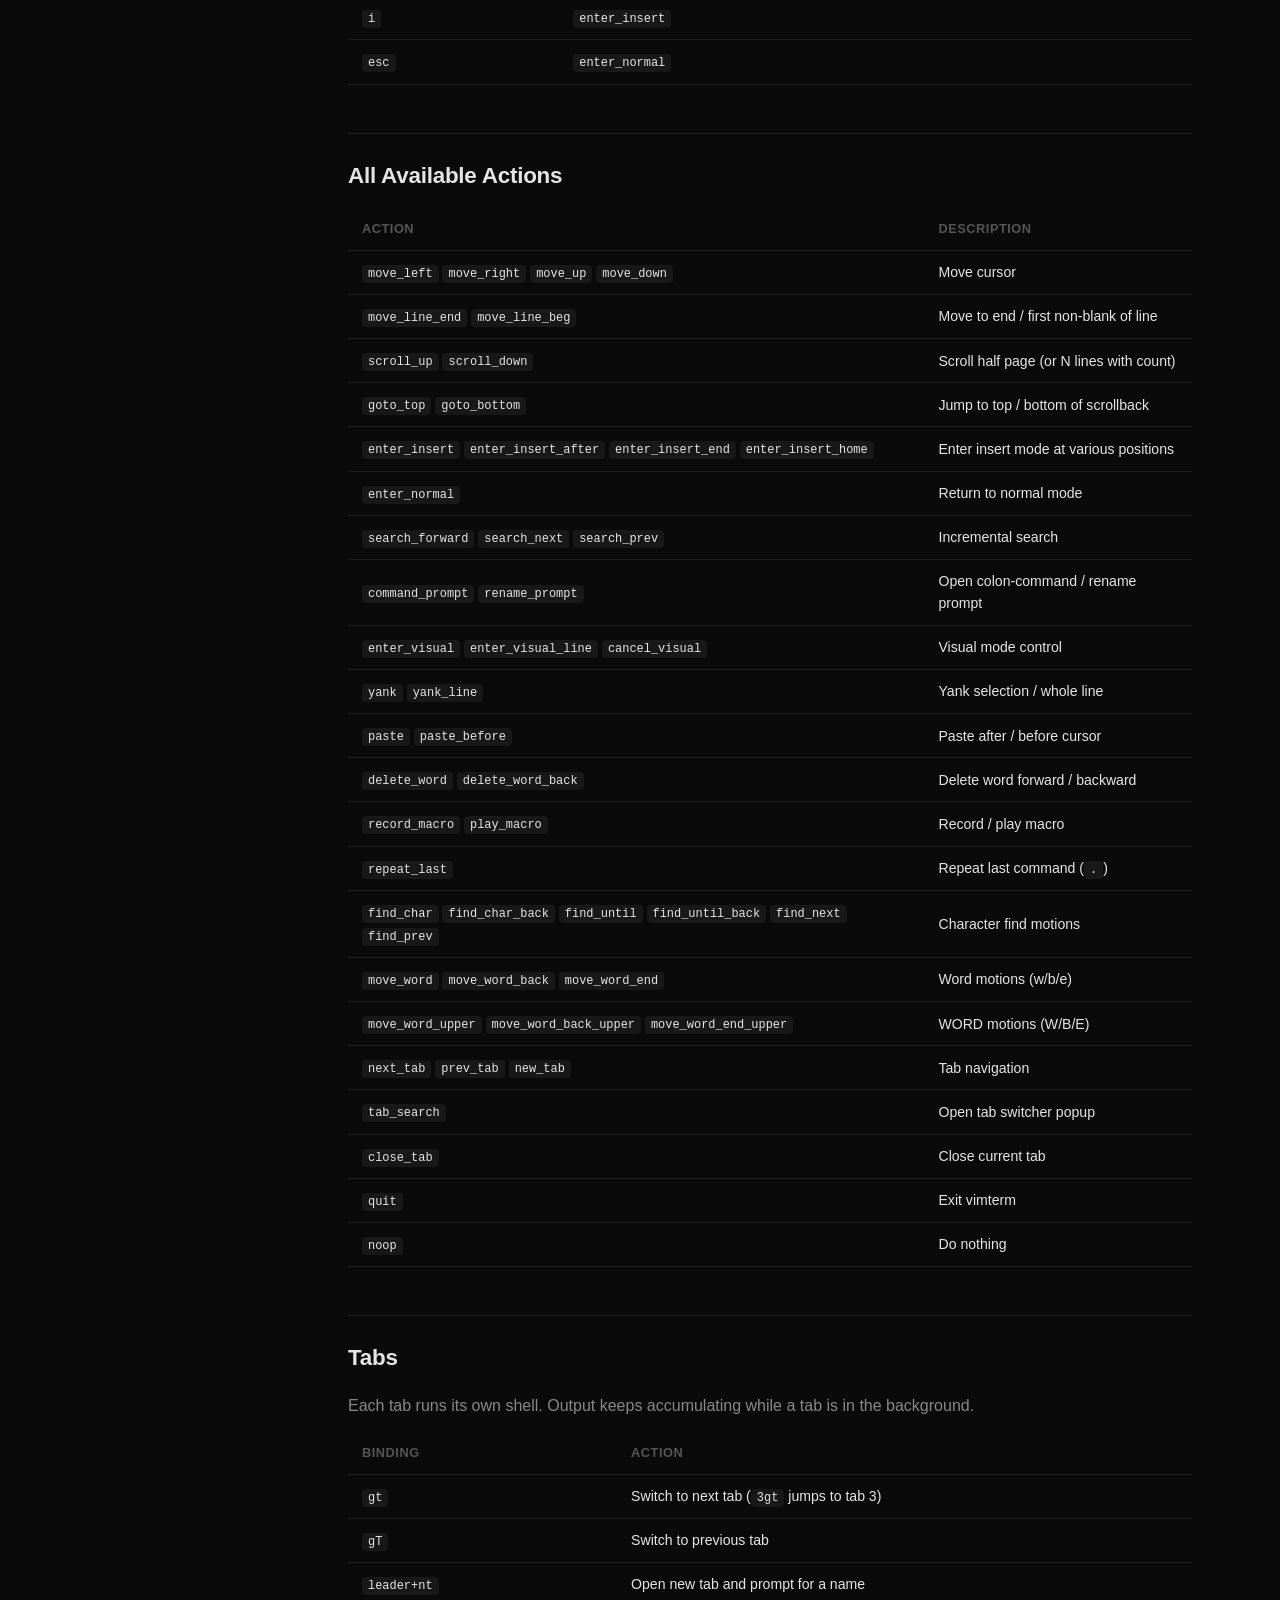
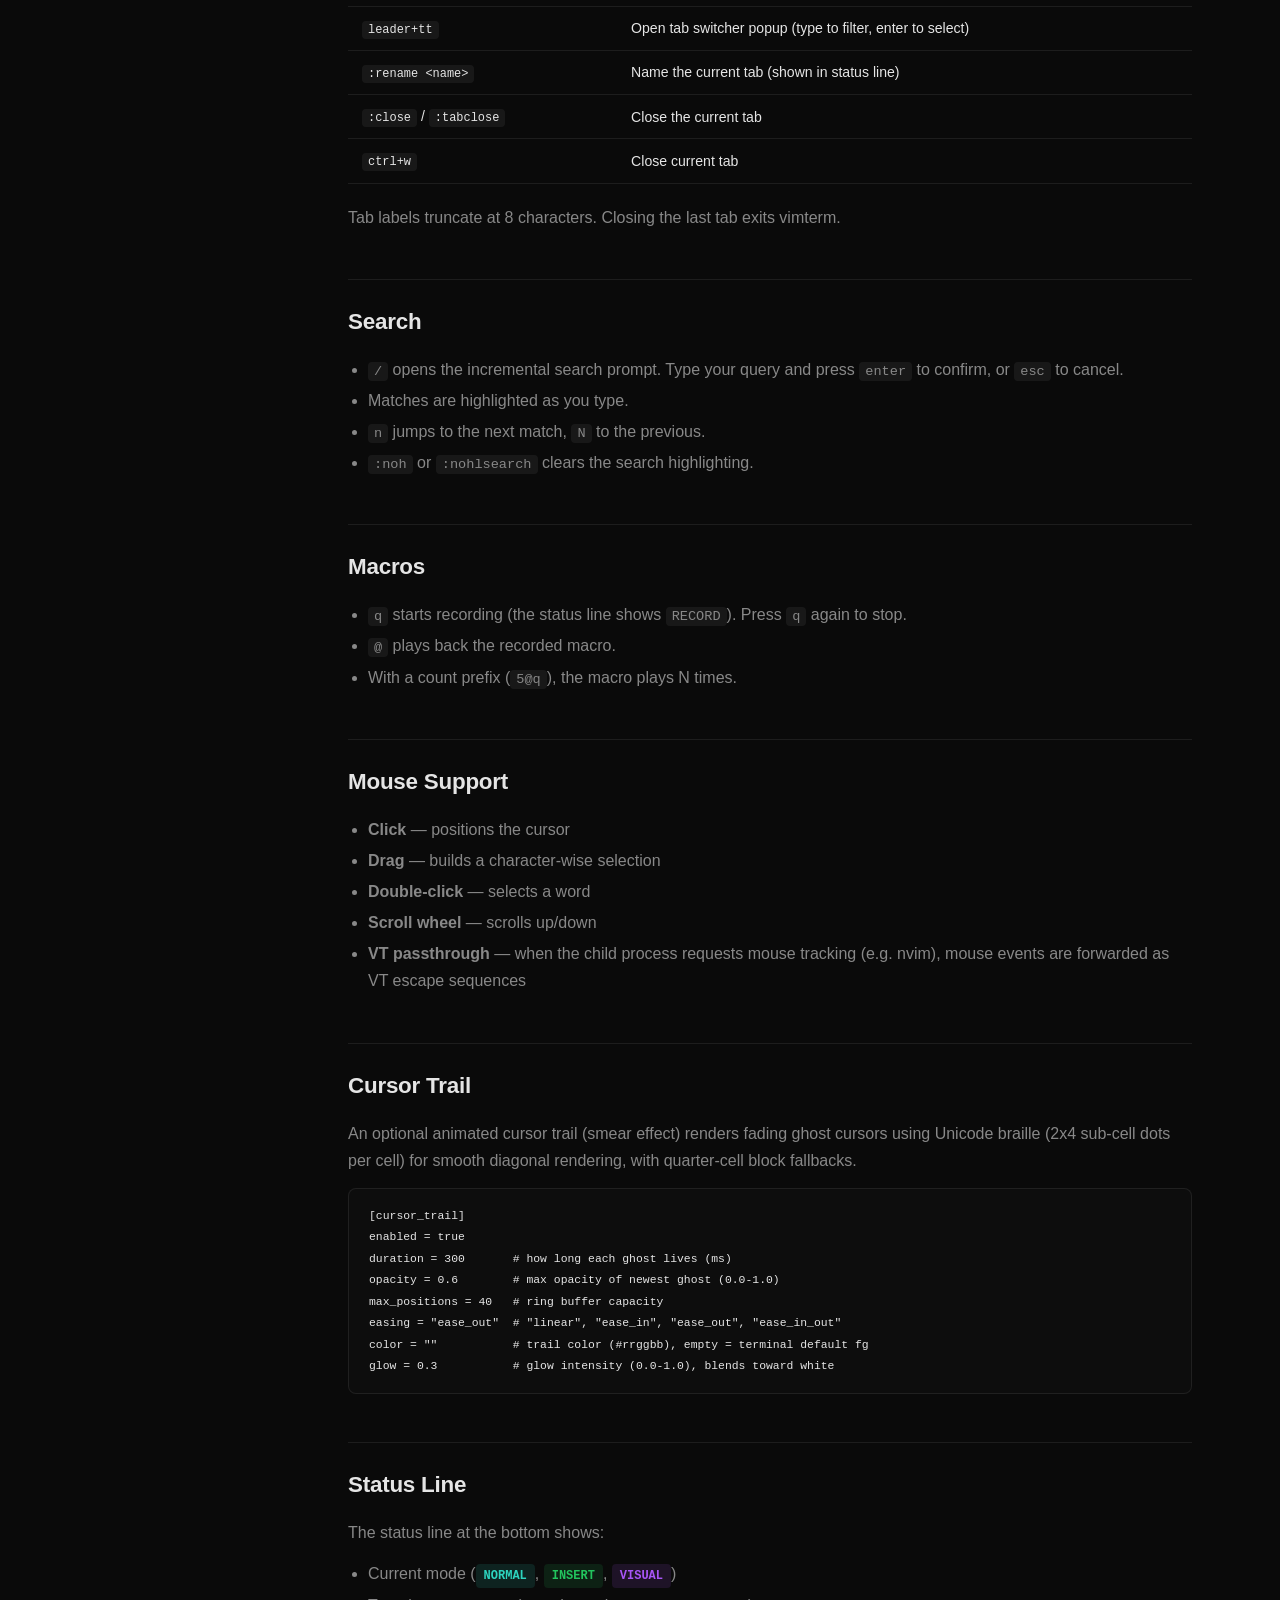
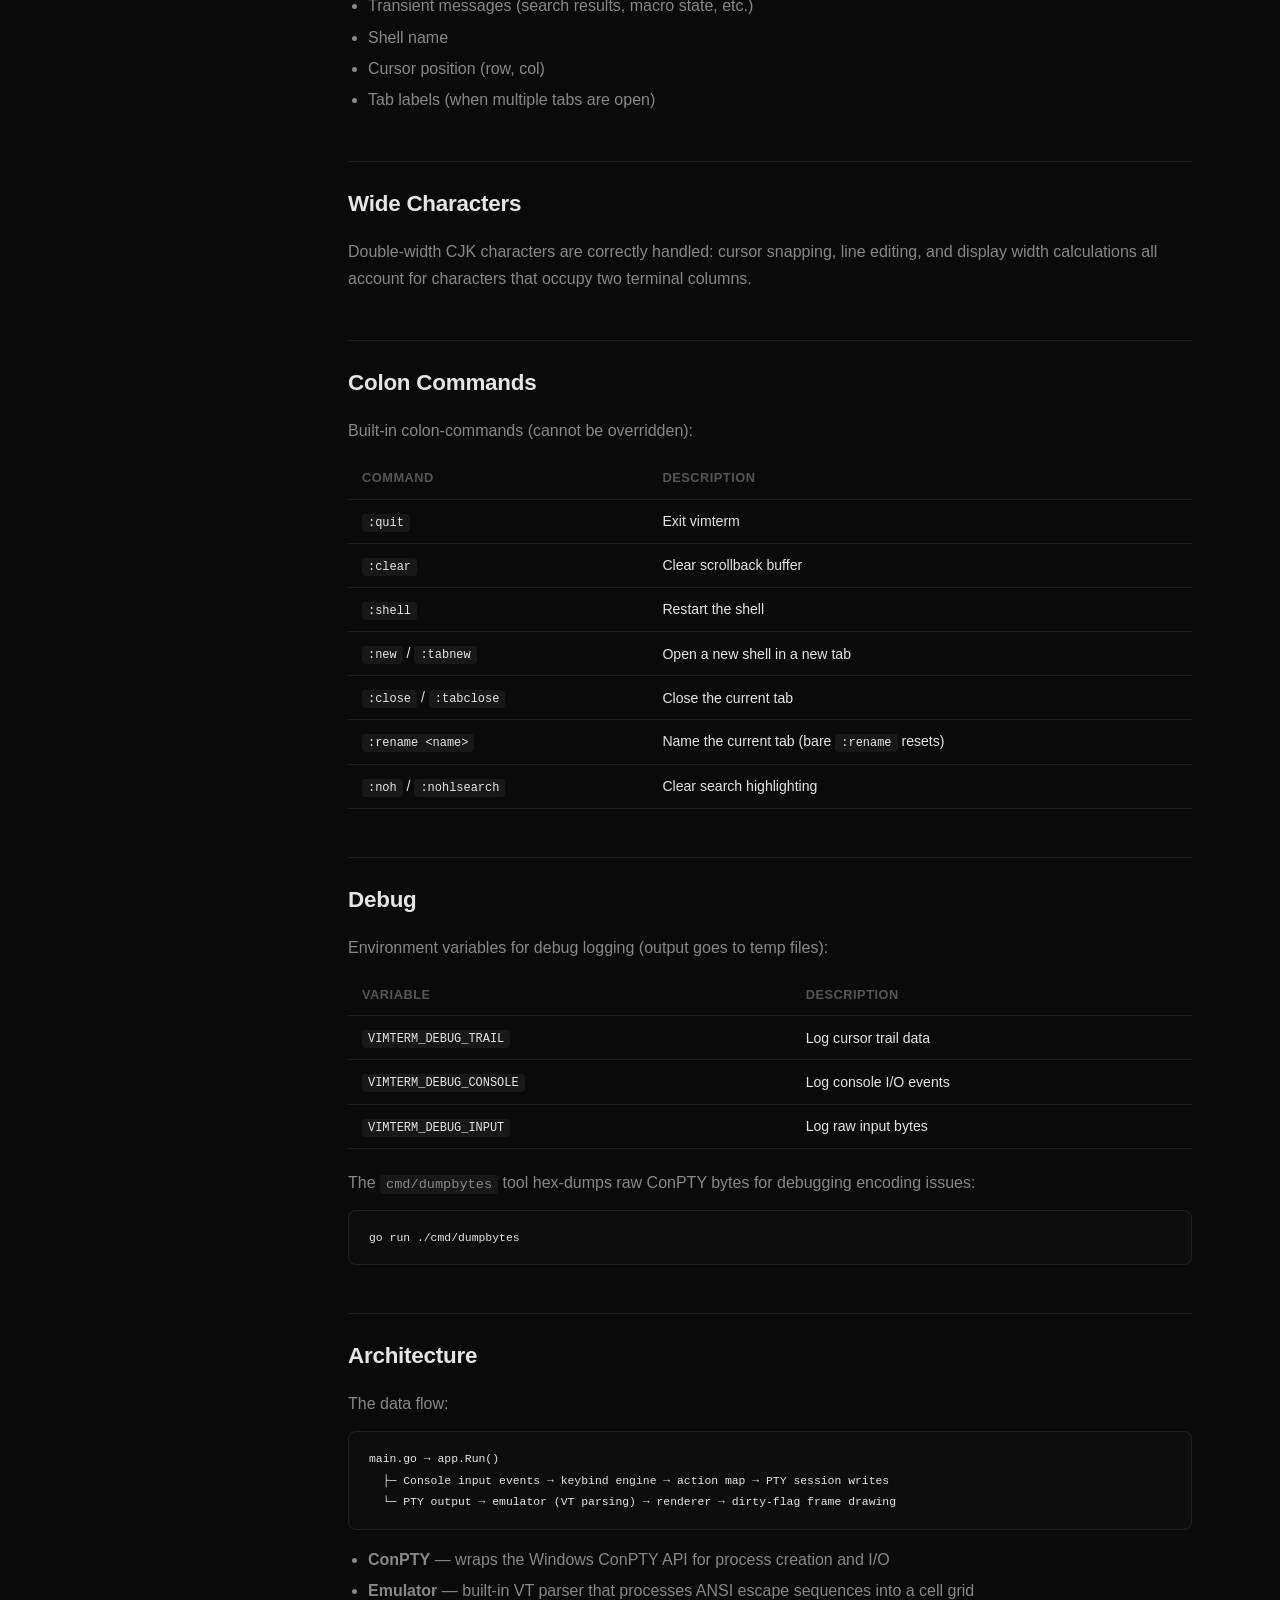
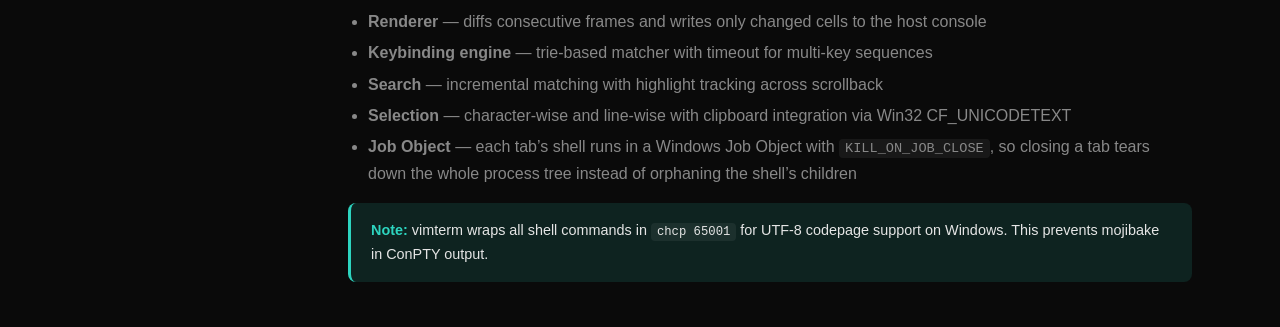
==== commit 616103b2: "vimterm: accept a working directory as a positional argument FindFast (and other file-manager launch" ====
--- a/docs/docs.html
+++ b/docs/docs.html
@@ -249,9 +249,14 @@
 go build -o vimterm.exe .</code></pre>
 
       <h2 id="usage">Usage</h2>
-      <pre><code>vimterm [options]
+      <pre><code>vimterm [options] [dir]
   -config path   path to config file (default: %APPDATA%\vimterm\config.toml)
-  -shell prog    shell program to launch (overrides config)</code></pre>
+  -shell prog    shell program to launch (overrides config)
+  -dir path      working directory for the shell (overrides config)
+
+  dir            working directory, as a positional argument</code></pre>
+      <p>The positional <code>dir</code> may appear before or after the flags. This is the conventional form for launchers that open a folder in a terminal &mdash; file managers, editors and scripts can pass the path directly, the way they already do for <code>cmd.exe</code>, <code>wt.exe</code> and <code>wezterm.exe</code>:</p>
+      <pre><code>vimterm.exe "C:\Users\me\projects"</code></pre>
       <p>Quit with <code>ctrl+q</code> or <code>:quit</code>.</p>
 
       <h2 id="config-file">Configuration</h2>
@@ -327,6 +332,10 @@
       <p>Every shell gets <code>TERM=xterm-256color</code> and <code>COLORTERM=truecolor</code>. The second one matters more than it looks: a great many tools (<code>bat</code>, <code>delta</code>, <code>fzf</code>, Starship and most prompt themes) decide between 16, 256 and 24-bit color by testing for <code>COLORTERM</code>, so without it the terminal renders truecolor that nothing downstream ever asks for.</p>
       <p><code>dir</code> and <code>env</code> apply to shells started <em>after</em> the config is reloaded, so edit them before opening a new tab or running <code>:shell</code>.</p>
       <p>Each tab&rsquo;s shell runs inside a Windows <a href="https://learn.microsoft.com/windows/win32/procthread/job-objects">Job Object</a> with <code>KILL_ON_JOB_CLOSE</code>. Closing a tab, restarting the shell, or quitting vimterm therefore takes down the shell and every process it started, instead of leaving orphans behind that keep running after you close the tab.</p>
+
+      <div class="callout">
+        <strong>Tip:</strong> To make vimterm a drop-in target for a launcher&rsquo;s &ldquo;open in terminal&rdquo; action, add it with args <code>"%s"</code>. The launcher substitutes the folder path, and vimterm uses it as the shell&rsquo;s working directory. A missing or non-directory path is reported on stderr before the terminal takes over the screen, rather than silently starting in the wrong place.
+      </div>
 
       <h3>Status merge modes</h3>
       <ul>
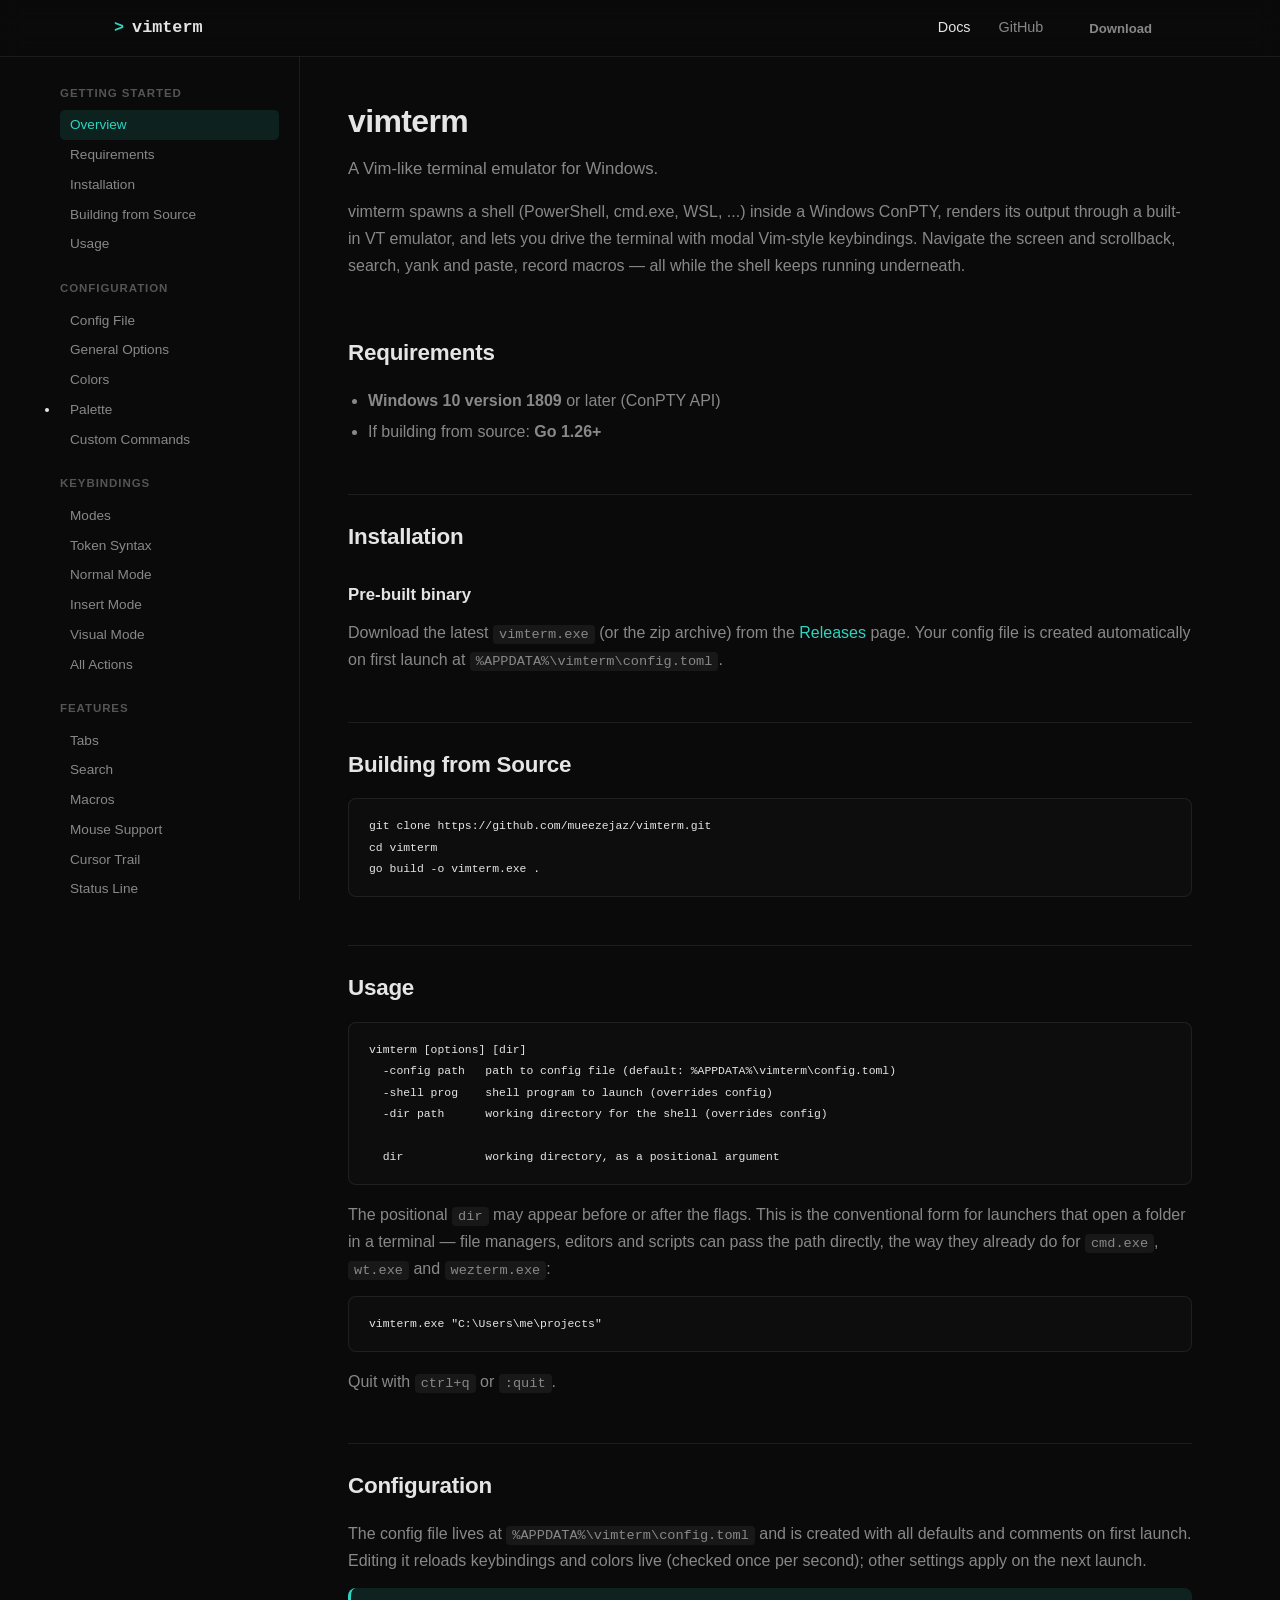
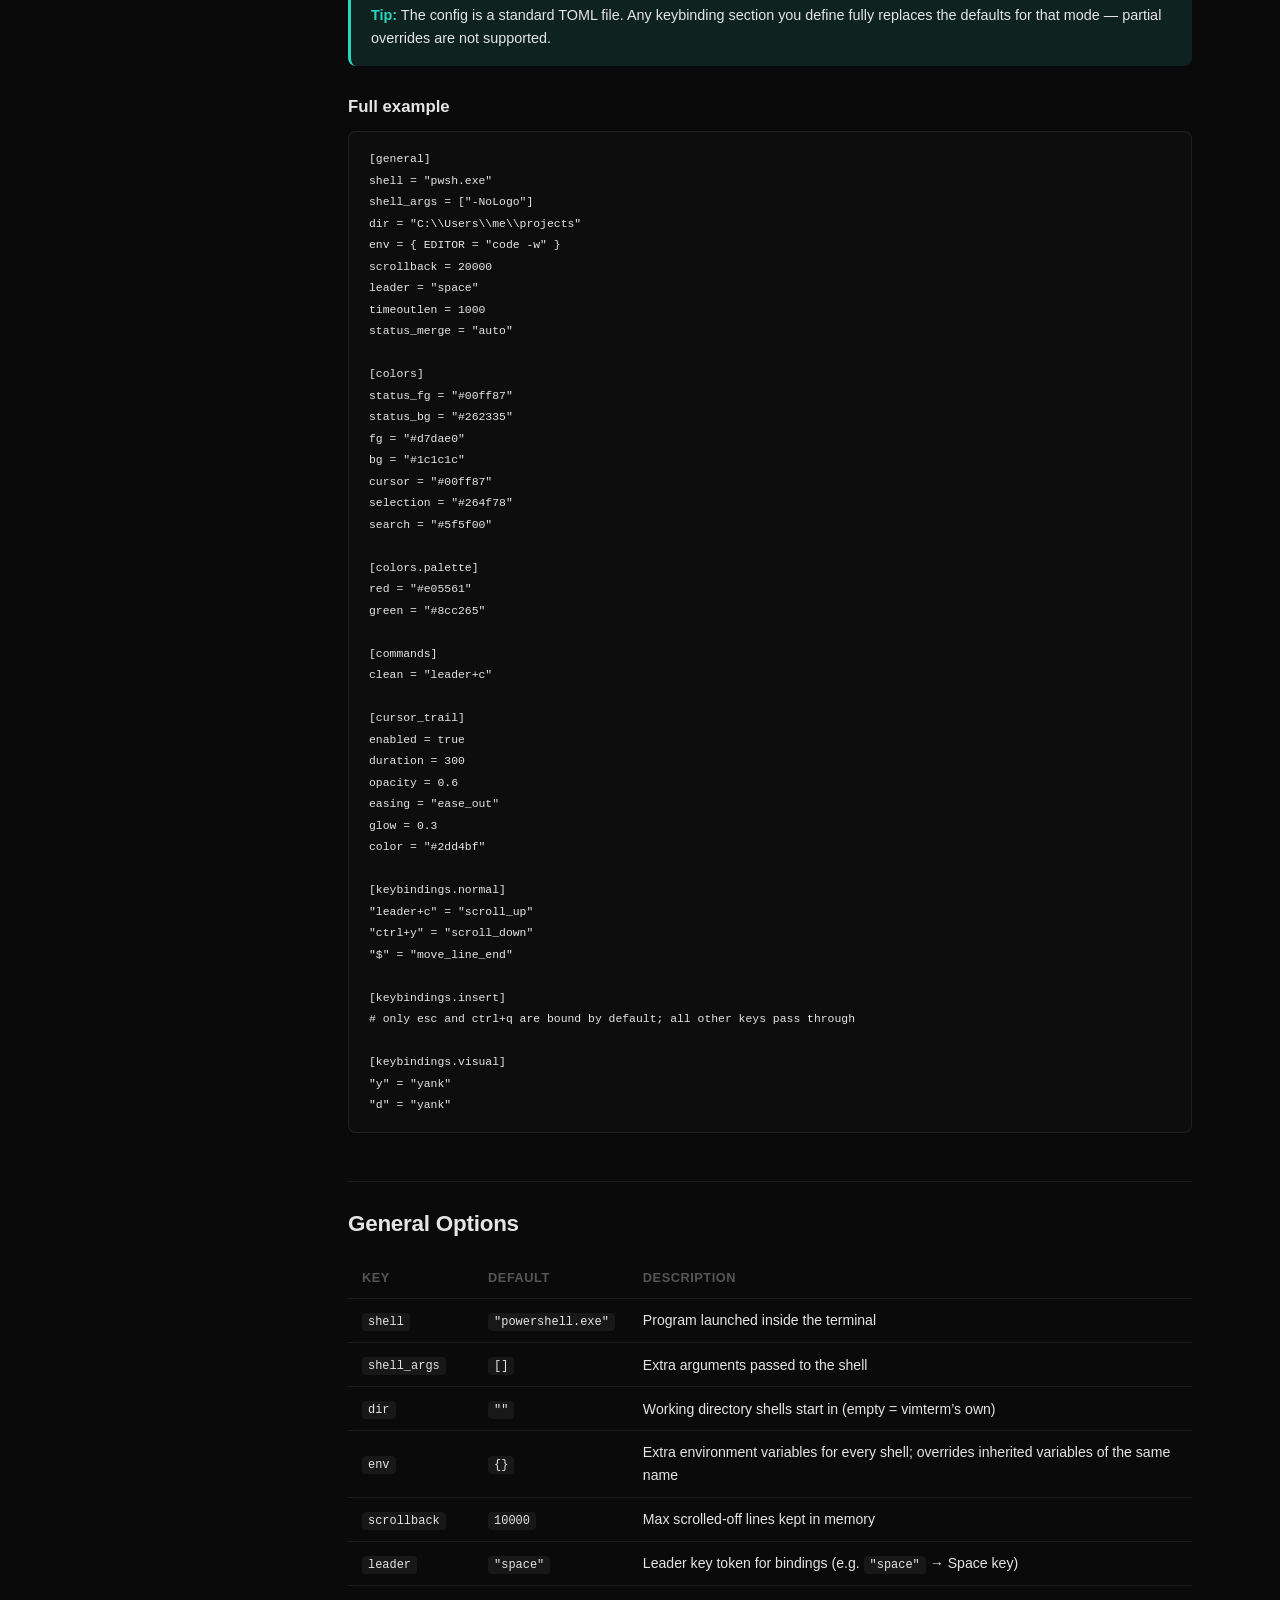
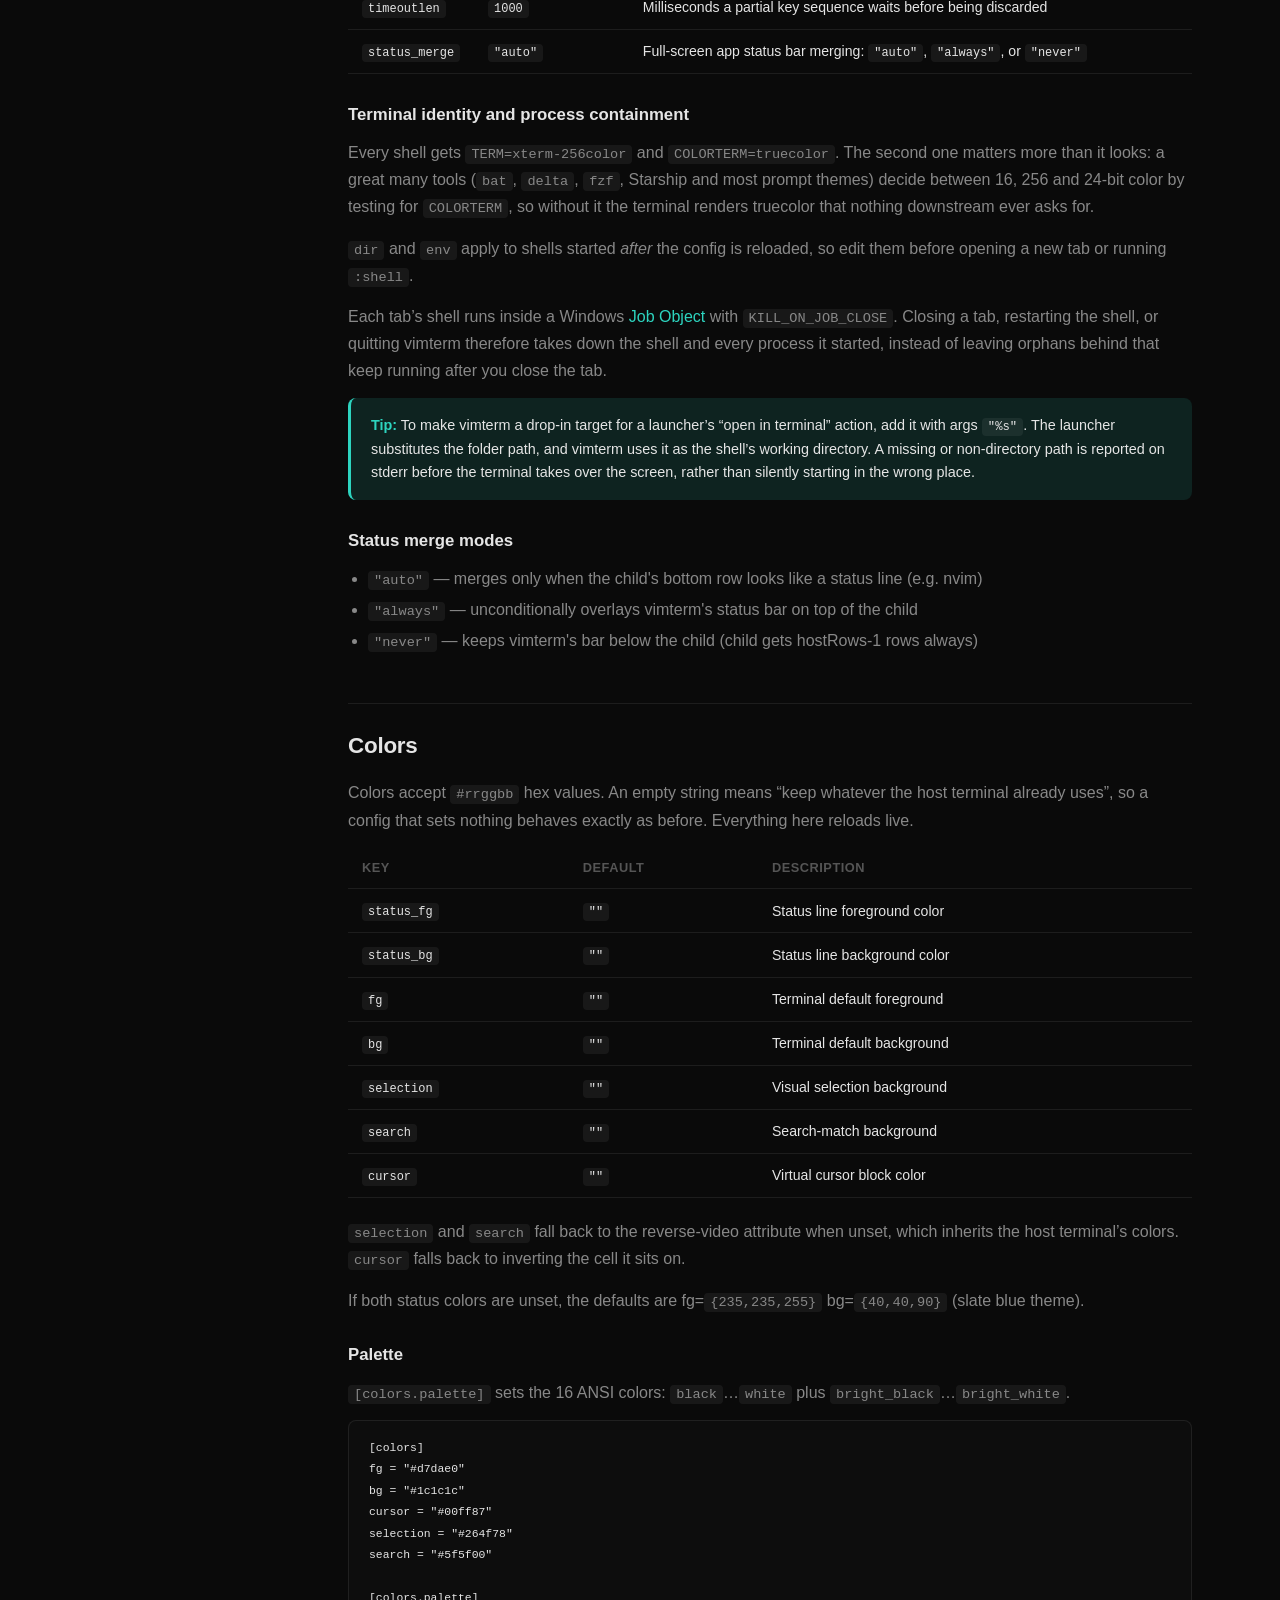
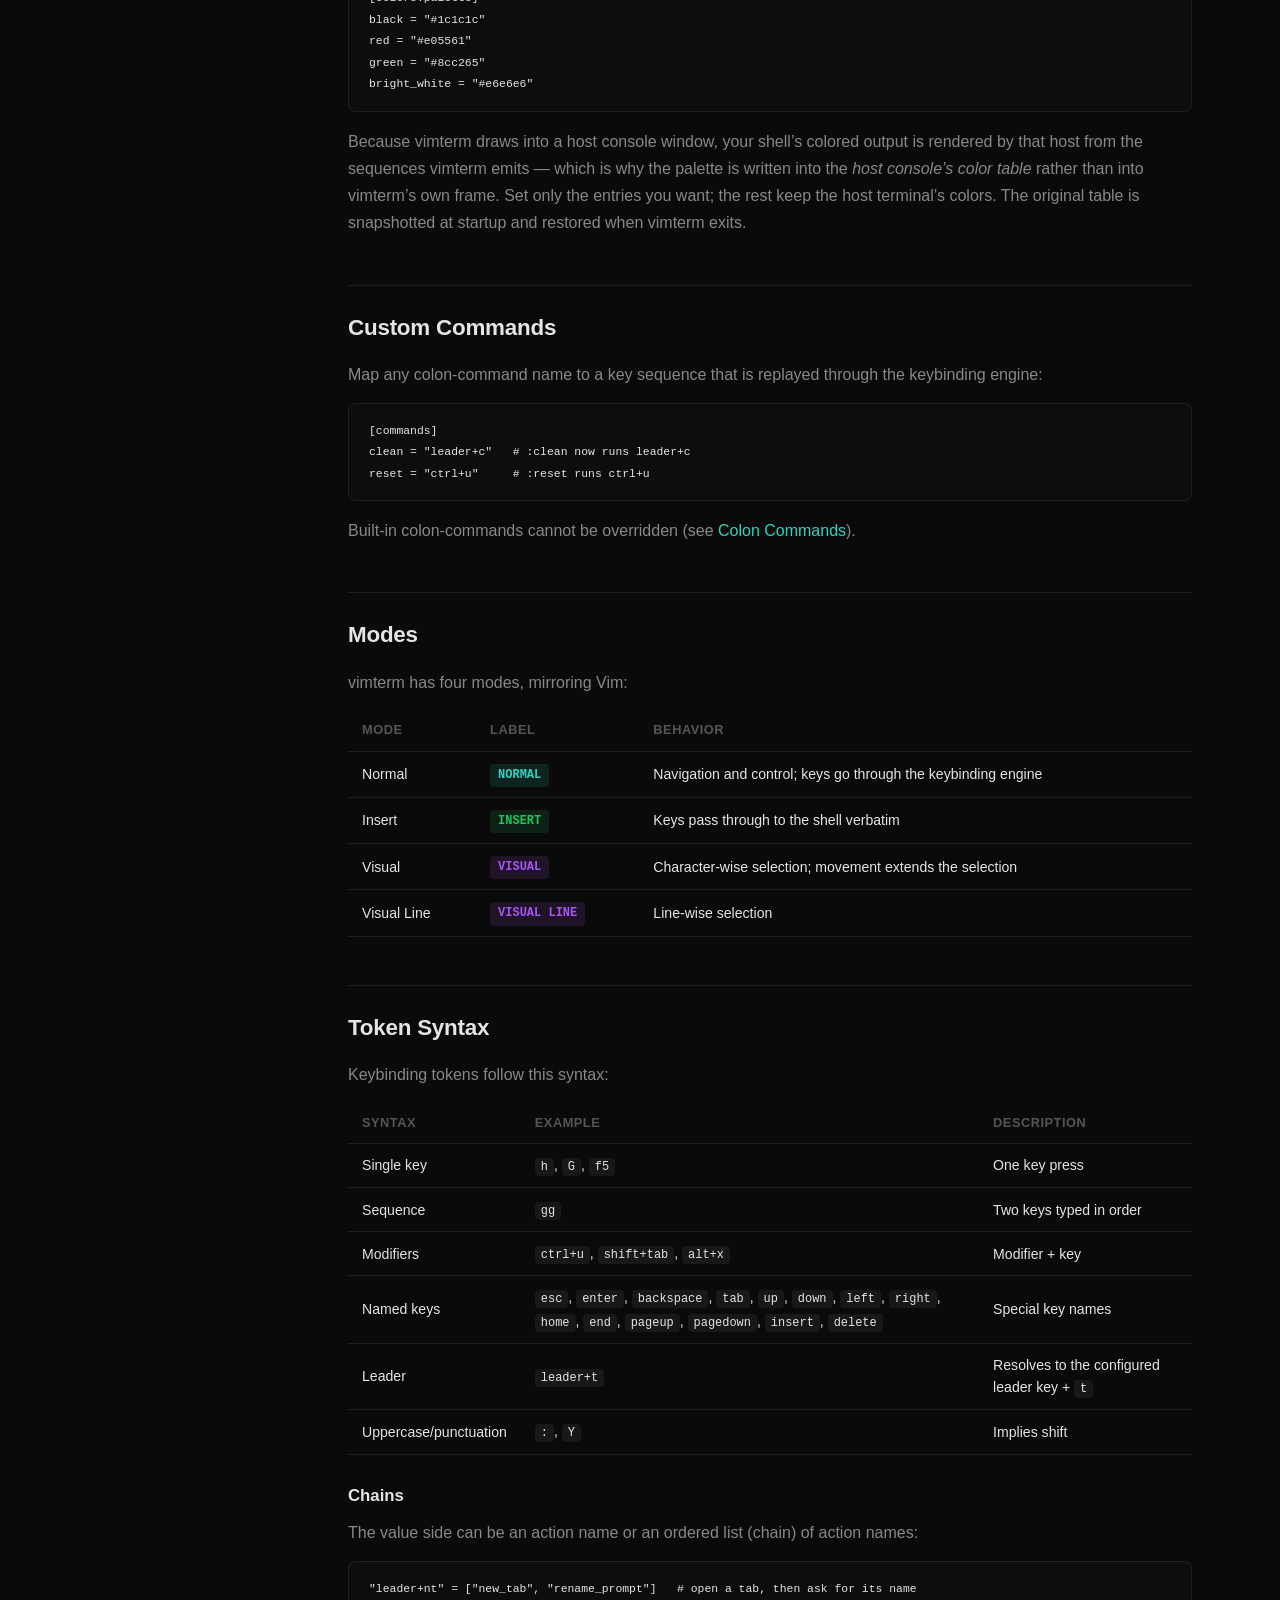
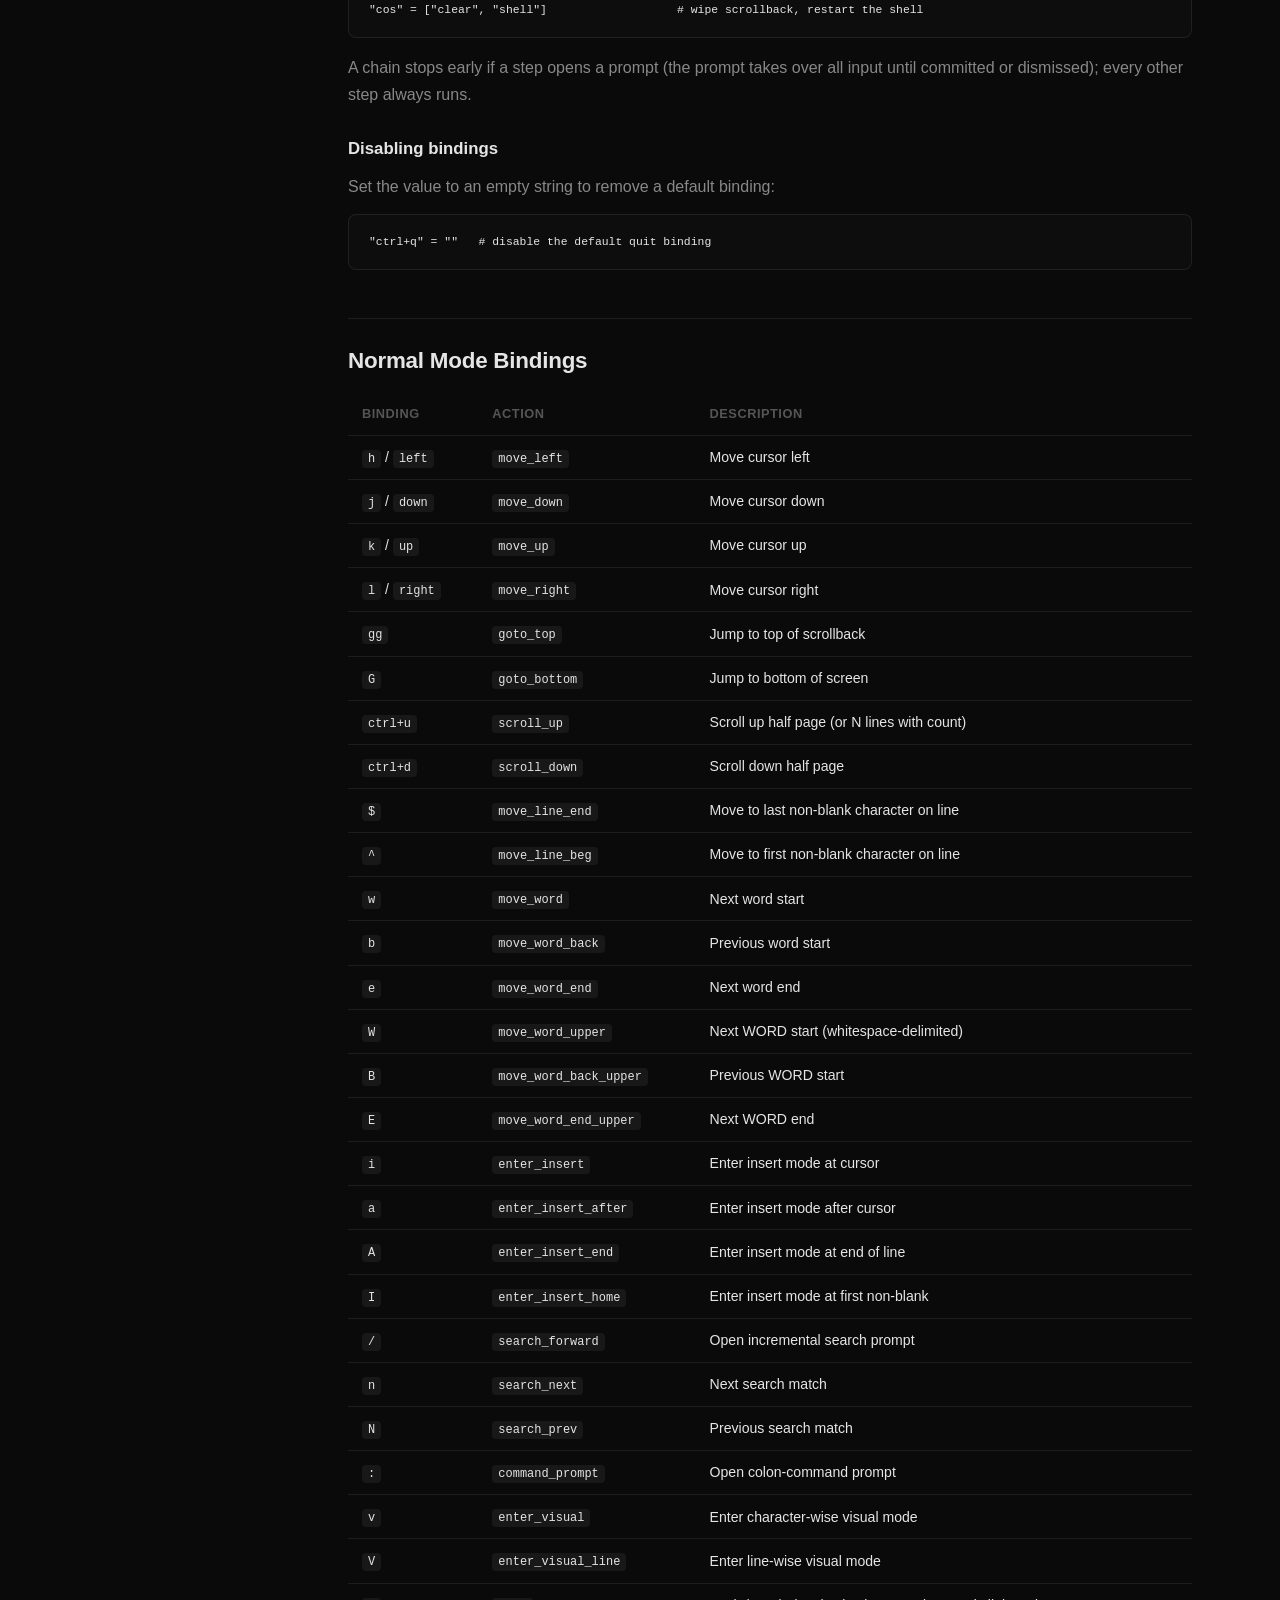
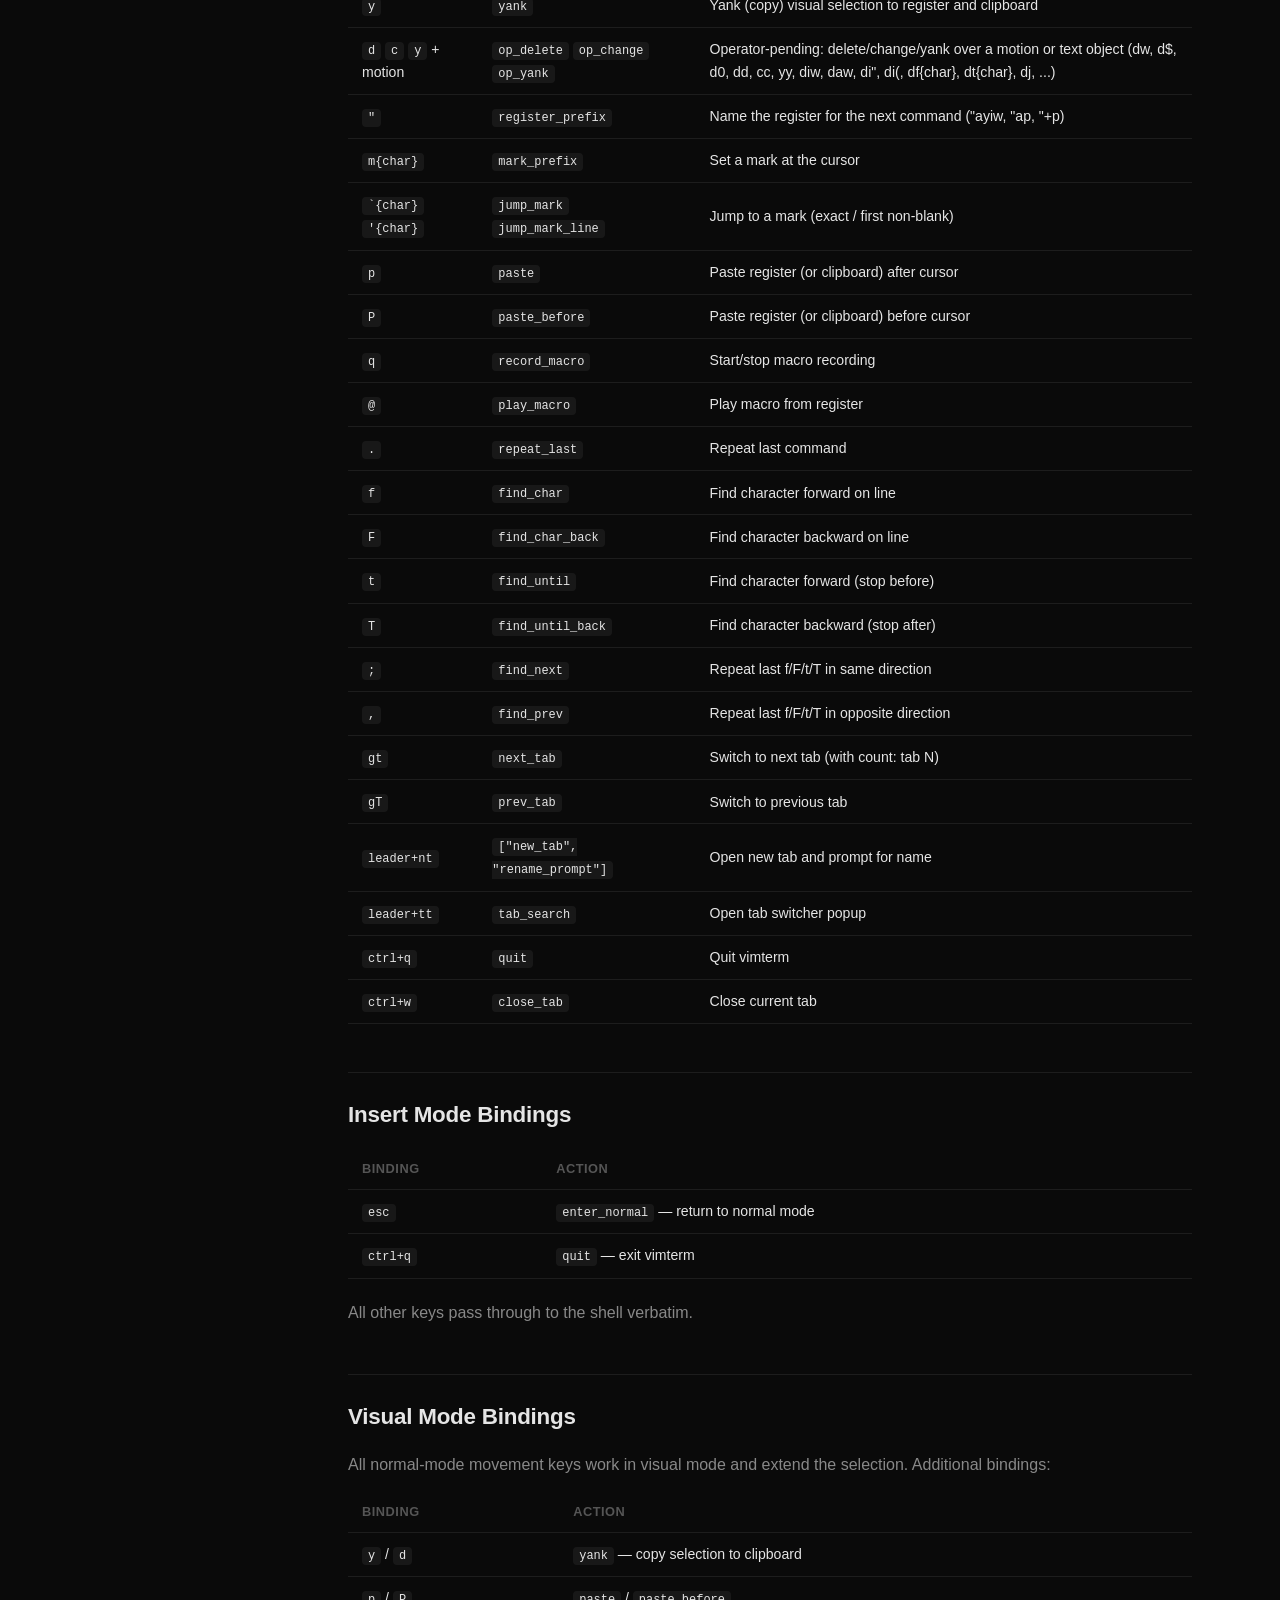
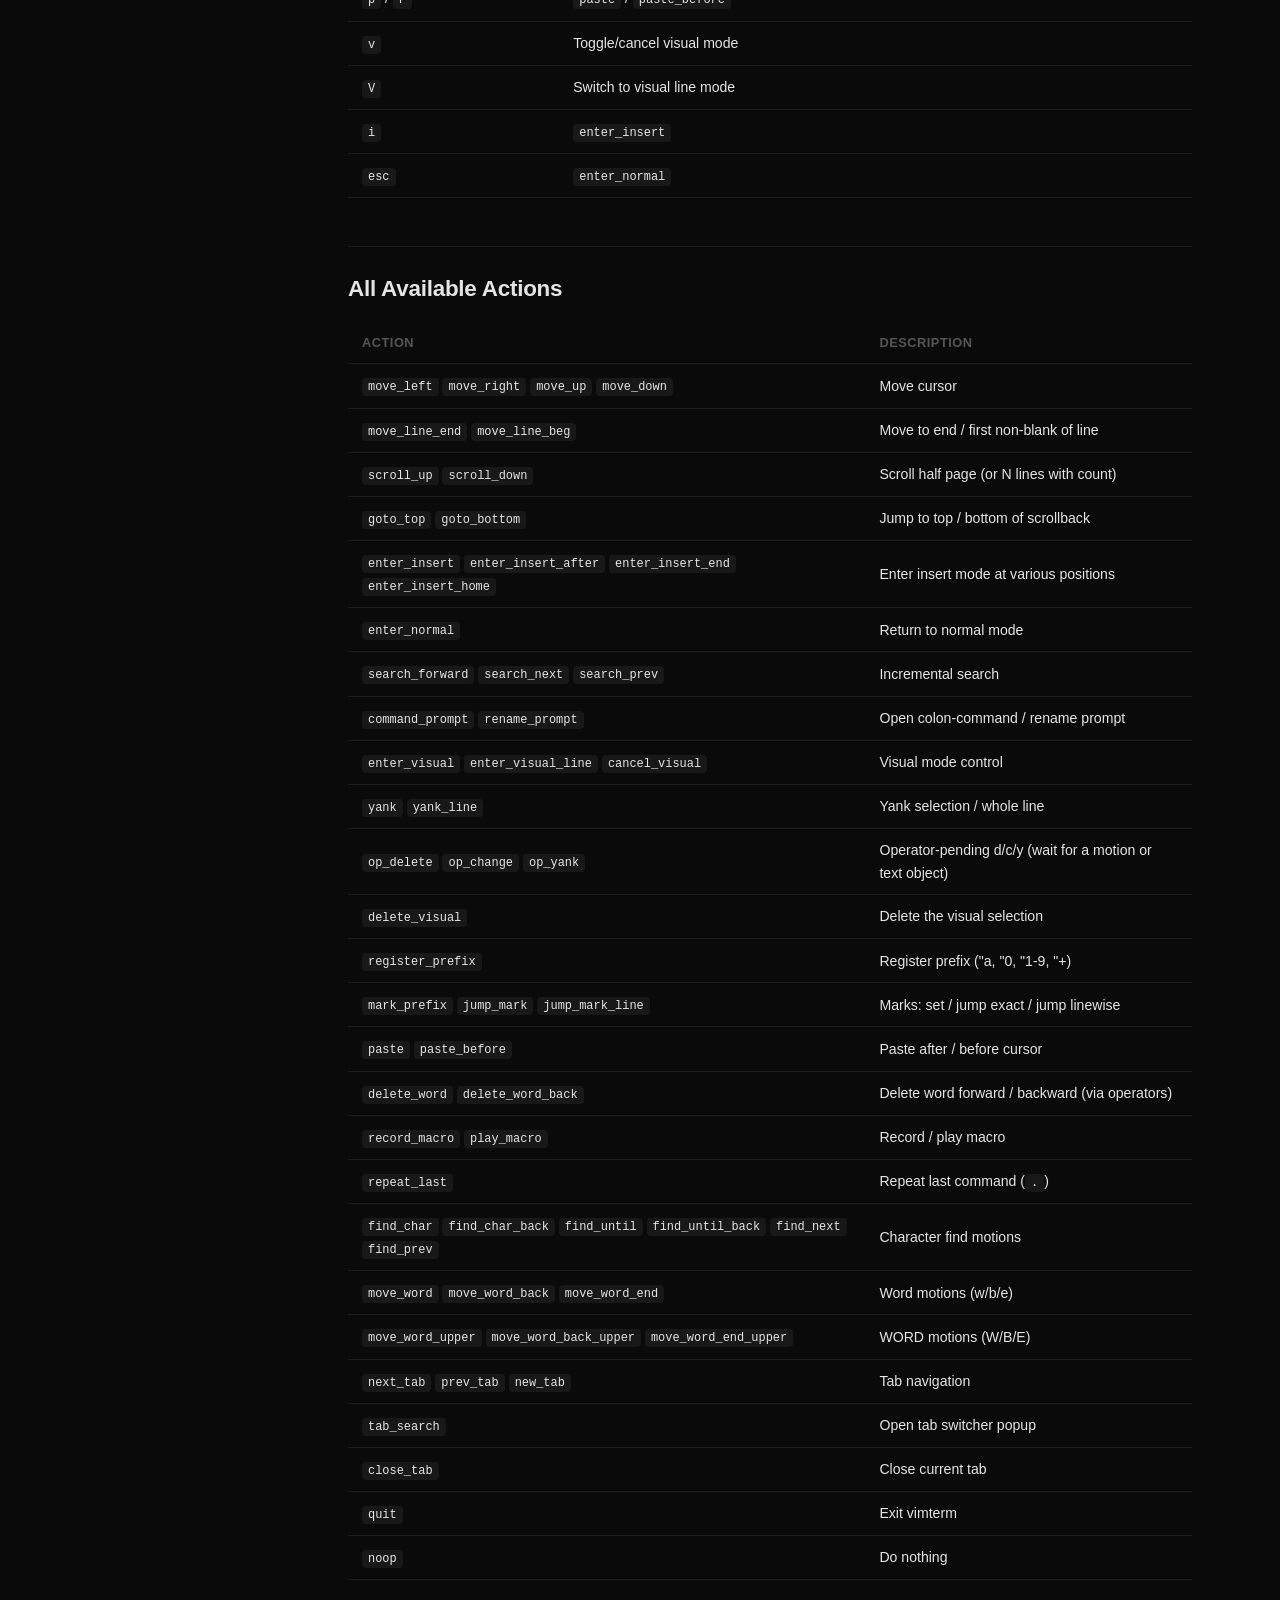
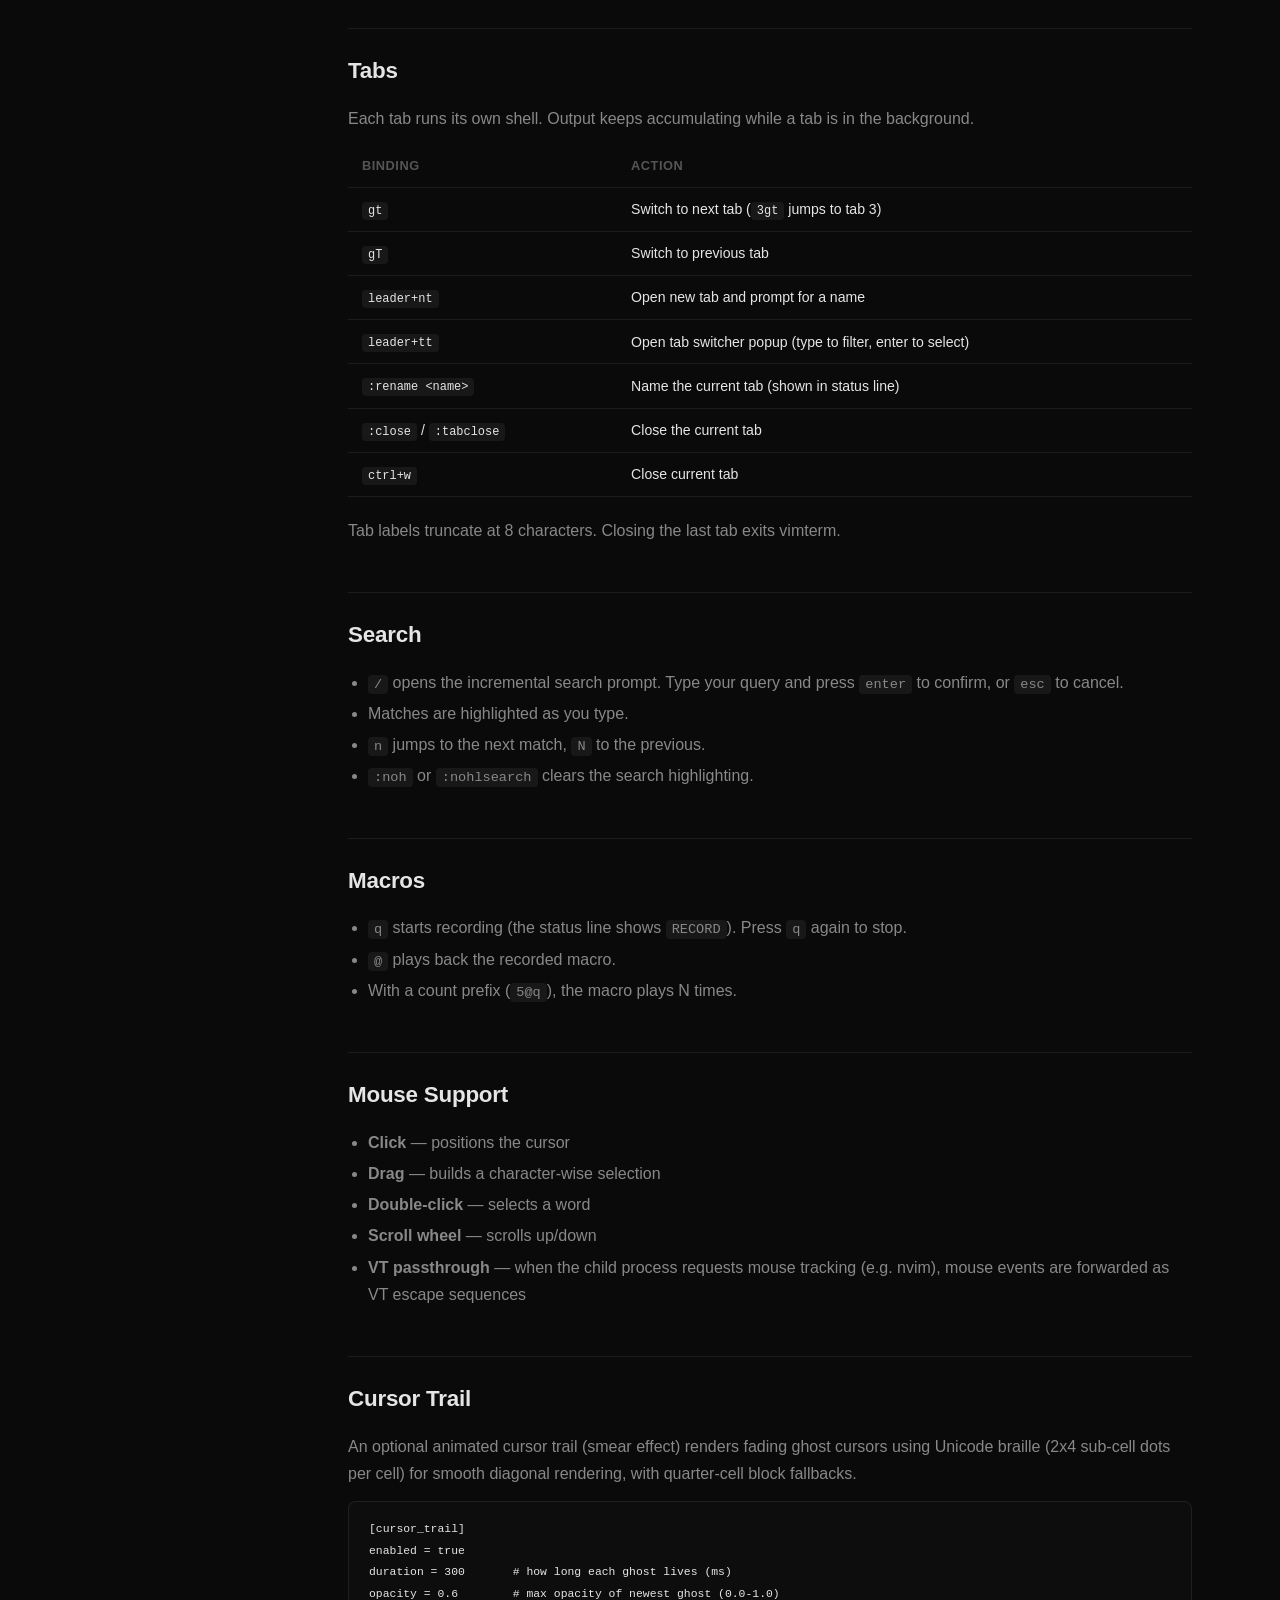
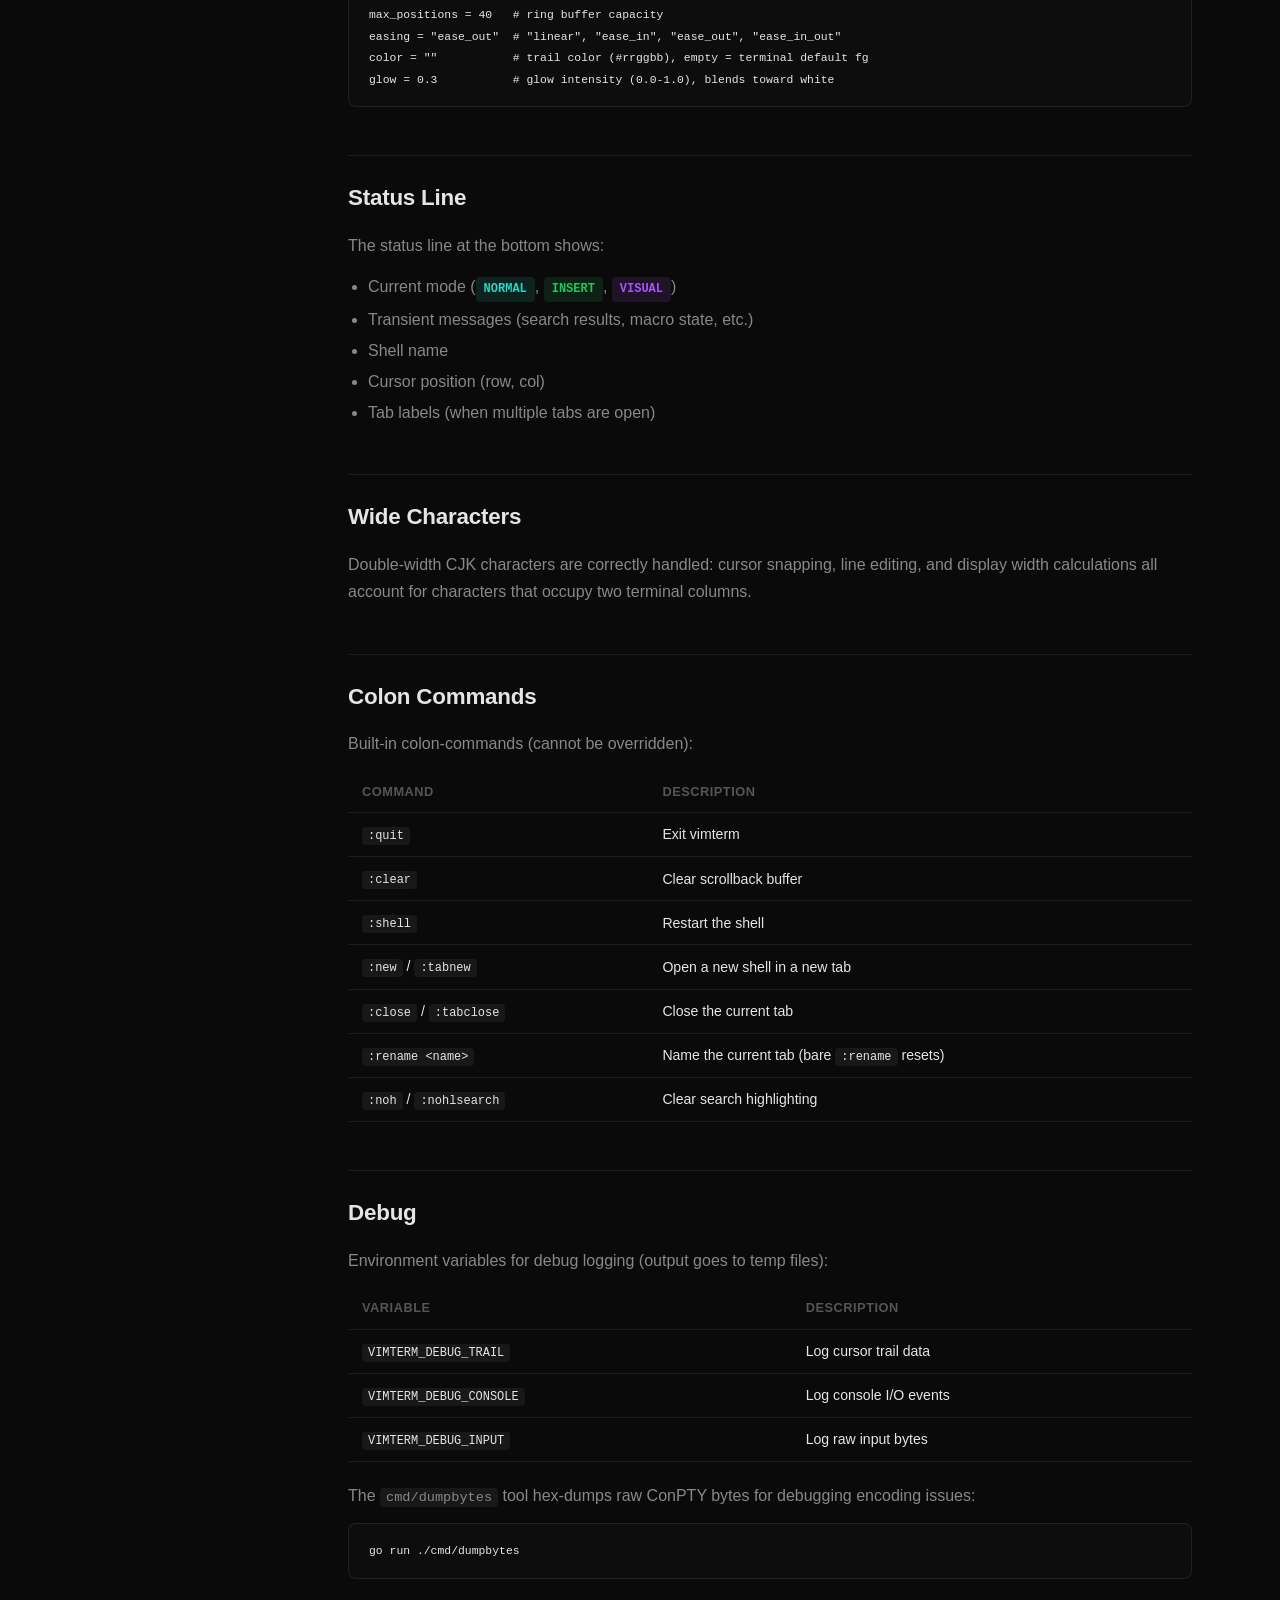
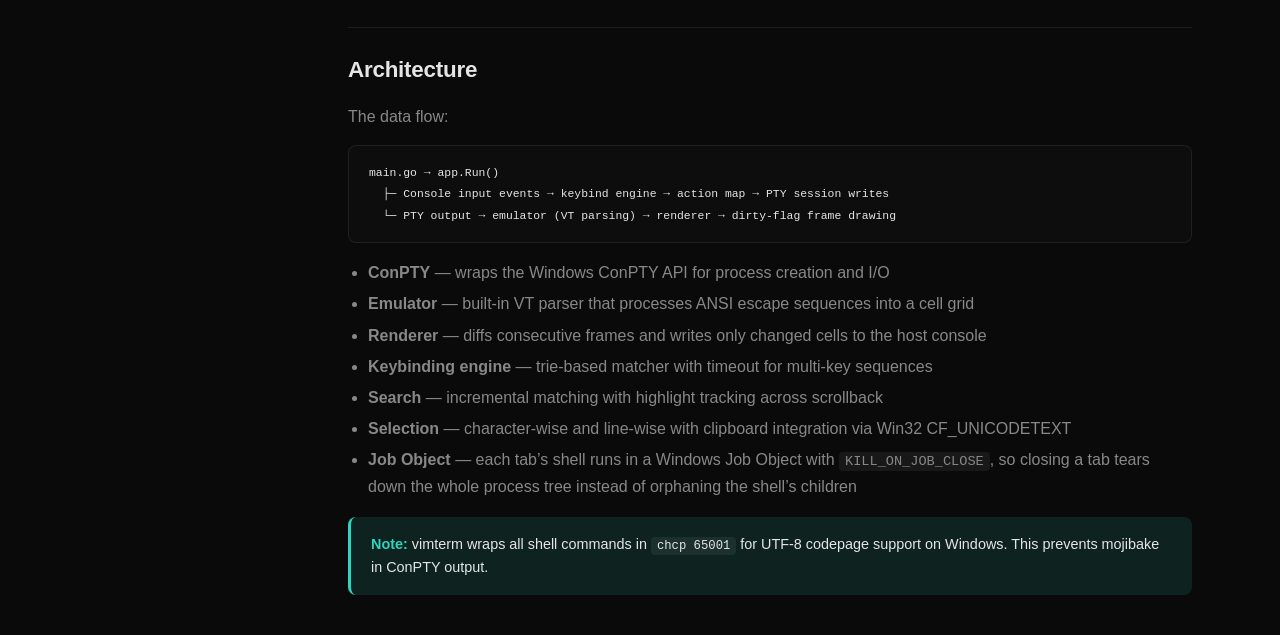
==== commit 3d82f436: "app,config,keybind,mode: add operator-pending mode, registers and marks Operators: d/c/y wait for a " ====
--- a/docs/docs.html
+++ b/docs/docs.html
@@ -450,12 +450,13 @@
           <tr><td><code>:</code></td><td><code>command_prompt</code></td><td>Open colon-command prompt</td></tr>
           <tr><td><code>v</code></td><td><code>enter_visual</code></td><td>Enter character-wise visual mode</td></tr>
           <tr><td><code>V</code></td><td><code>enter_visual_line</code></td><td>Enter line-wise visual mode</td></tr>
-          <tr><td><code>y</code></td><td><code>yank</code></td><td>Yank (copy) visual selection to clipboard</td></tr>
-          <tr><td><code>yy</code></td><td><code>yank_line</code></td><td>Yank whole line (with count: N lines)</td></tr>
-          <tr><td><code>dw</code></td><td><code>delete_word</code></td><td>Delete word forward (cuts to clipboard)</td></tr>
-          <tr><td><code>db</code></td><td><code>delete_word_back</code></td><td>Delete word backward</td></tr>
-          <tr><td><code>p</code></td><td><code>paste</code></td><td>Paste after cursor</td></tr>
-          <tr><td><code>P</code></td><td><code>paste_before</code></td><td>Paste before cursor</td></tr>
+          <tr><td><code>y</code></td><td><code>yank</code></td><td>Yank (copy) visual selection to register and clipboard</td></tr>
+          <tr><td><code>d</code> <code>c</code> <code>y</code> + motion</td><td><code>op_delete</code> <code>op_change</code> <code>op_yank</code></td><td>Operator-pending: delete/change/yank over a motion or text object (dw, d$, d0, dd, cc, yy, diw, daw, di&quot;, di(, df{char}, dt{char}, dj, ...)</td></tr>
+          <tr><td><code>&quot;</code></td><td><code>register_prefix</code></td><td>Name the register for the next command (&quot;ayiw, &quot;ap, &quot;+p)</td></tr>
+          <tr><td><code>m{char}</code></td><td><code>mark_prefix</code></td><td>Set a mark at the cursor</td></tr>
+          <tr><td><code>`{char}</code> <code>'{char}</code></td><td><code>jump_mark</code> <code>jump_mark_line</code></td><td>Jump to a mark (exact / first non-blank)</td></tr>
+          <tr><td><code>p</code></td><td><code>paste</code></td><td>Paste register (or clipboard) after cursor</td></tr>
+          <tr><td><code>P</code></td><td><code>paste_before</code></td><td>Paste register (or clipboard) before cursor</td></tr>
           <tr><td><code>q</code></td><td><code>record_macro</code></td><td>Start/stop macro recording</td></tr>
           <tr><td><code>@</code></td><td><code>play_macro</code></td><td>Play macro from register</td></tr>
           <tr><td><code>.</code></td><td><code>repeat_last</code></td><td>Repeat last command</td></tr>
@@ -512,8 +513,12 @@
           <tr><td><code>command_prompt</code> <code>rename_prompt</code></td><td>Open colon-command / rename prompt</td></tr>
           <tr><td><code>enter_visual</code> <code>enter_visual_line</code> <code>cancel_visual</code></td><td>Visual mode control</td></tr>
           <tr><td><code>yank</code> <code>yank_line</code></td><td>Yank selection / whole line</td></tr>
+          <tr><td><code>op_delete</code> <code>op_change</code> <code>op_yank</code></td><td>Operator-pending d/c/y (wait for a motion or text object)</td></tr>
+          <tr><td><code>delete_visual</code></td><td>Delete the visual selection</td></tr>
+          <tr><td><code>register_prefix</code></td><td>Register prefix (&quot;a, &quot;0, &quot;1-9, &quot;+)</td></tr>
+          <tr><td><code>mark_prefix</code> <code>jump_mark</code> <code>jump_mark_line</code></td><td>Marks: set / jump exact / jump linewise</td></tr>
           <tr><td><code>paste</code> <code>paste_before</code></td><td>Paste after / before cursor</td></tr>
-          <tr><td><code>delete_word</code> <code>delete_word_back</code></td><td>Delete word forward / backward</td></tr>
+          <tr><td><code>delete_word</code> <code>delete_word_back</code></td><td>Delete word forward / backward (via operators)</td></tr>
           <tr><td><code>record_macro</code> <code>play_macro</code></td><td>Record / play macro</td></tr>
           <tr><td><code>repeat_last</code></td><td>Repeat last command (<code>.</code>)</td></tr>
           <tr><td><code>find_char</code> <code>find_char_back</code> <code>find_until</code> <code>find_until_back</code> <code>find_next</code> <code>find_prev</code></td><td>Character find motions</td></tr>
